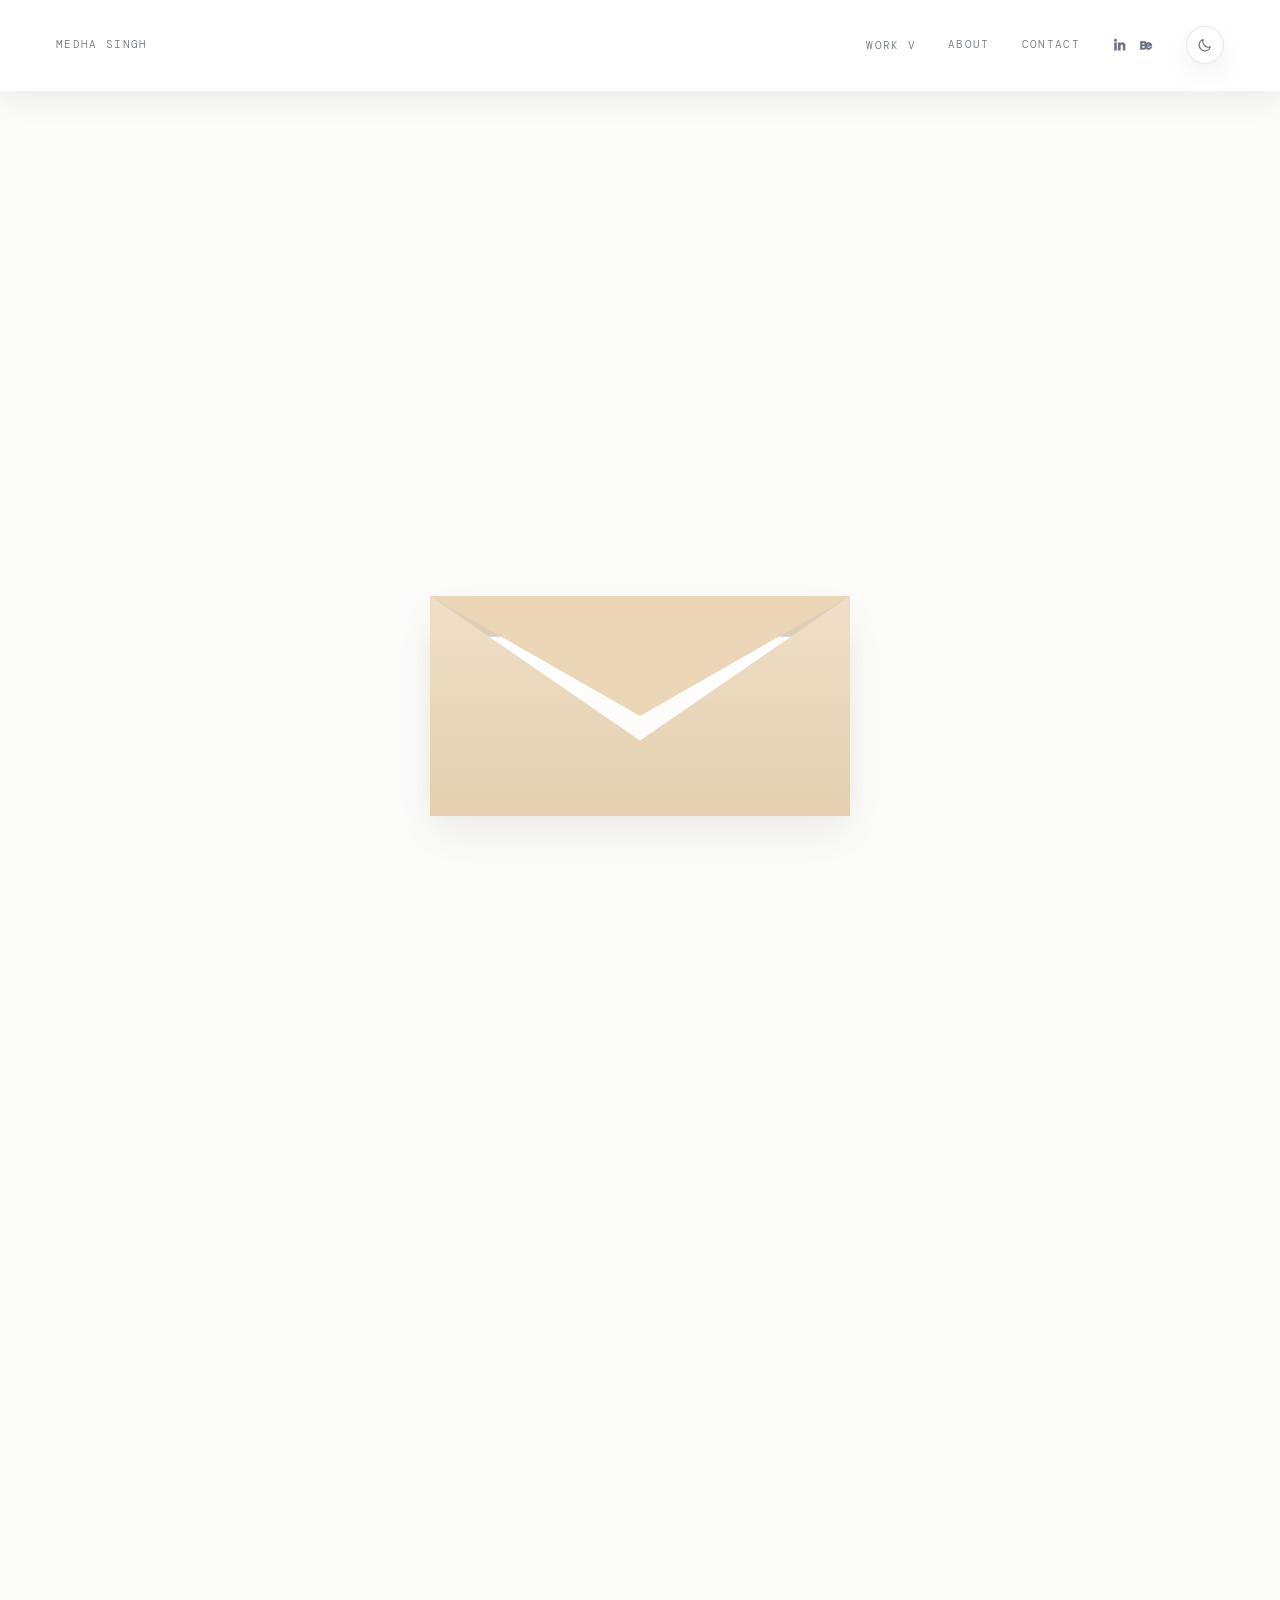
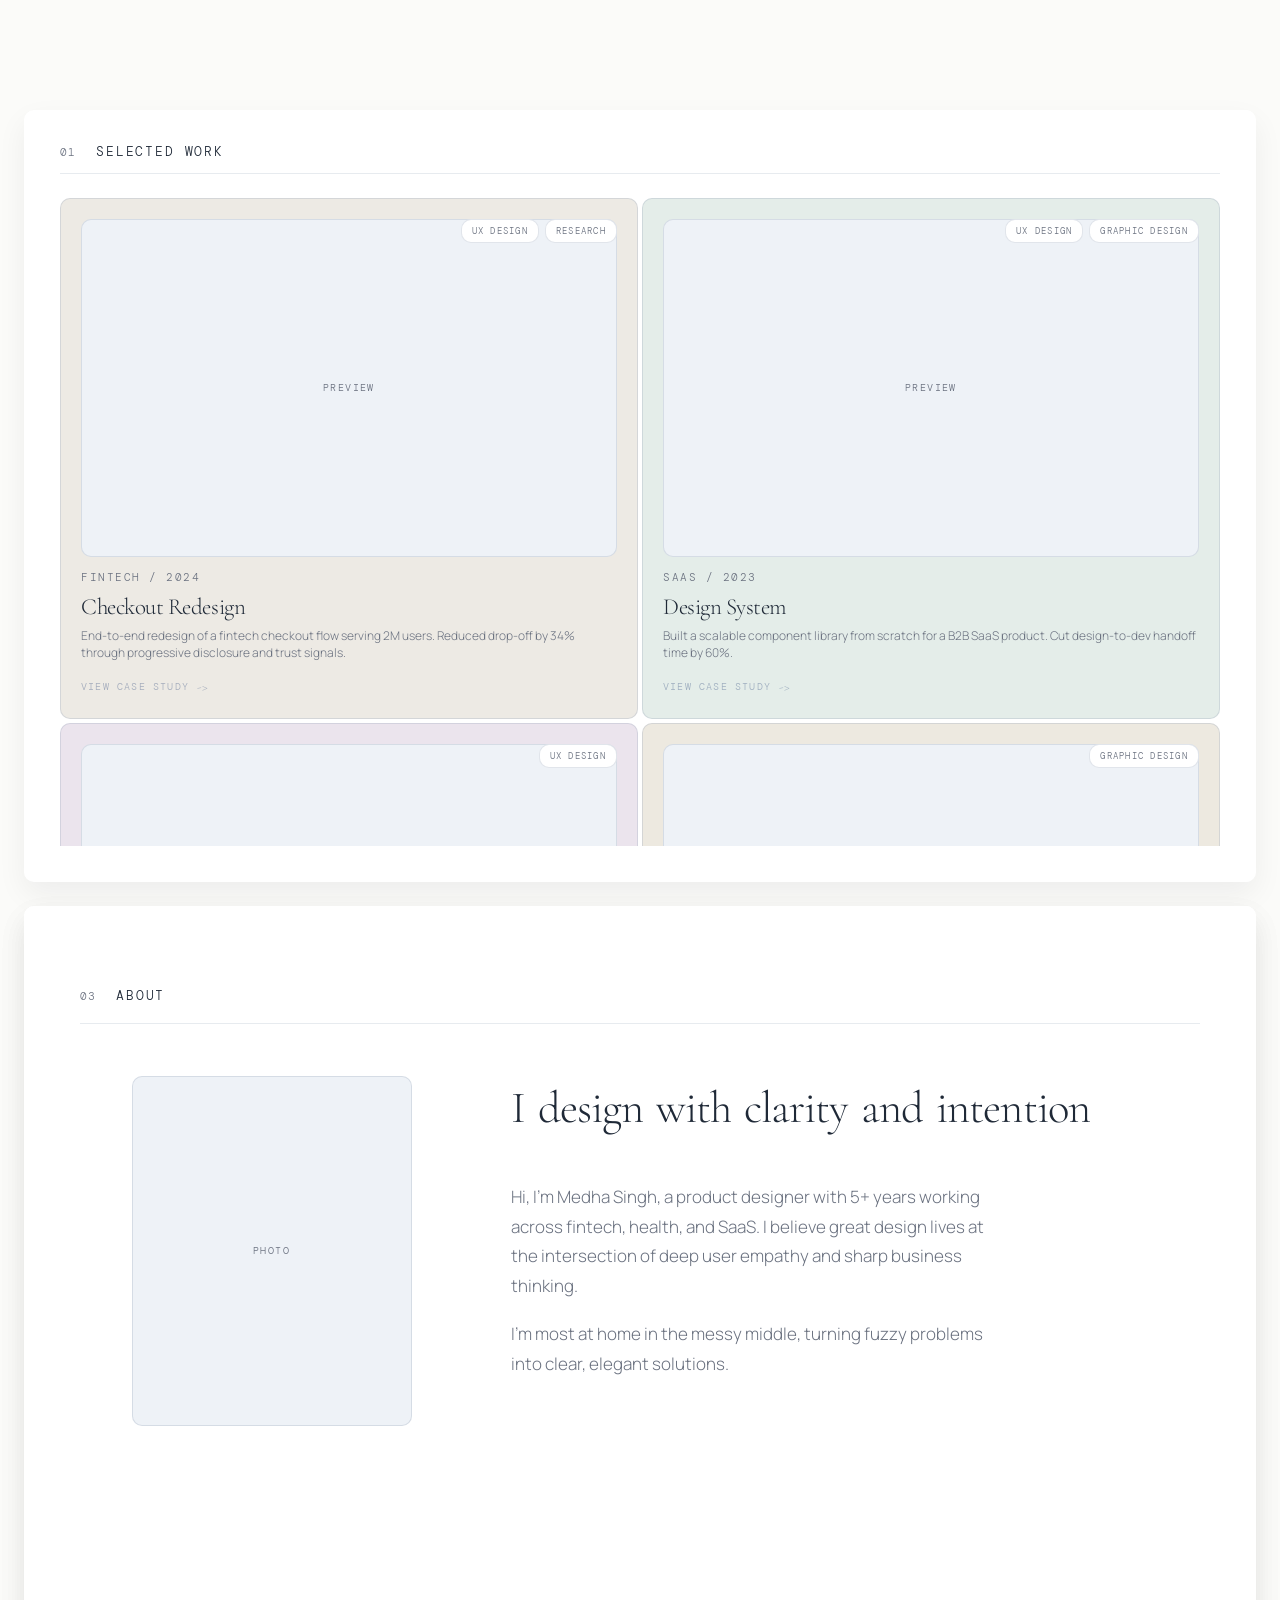
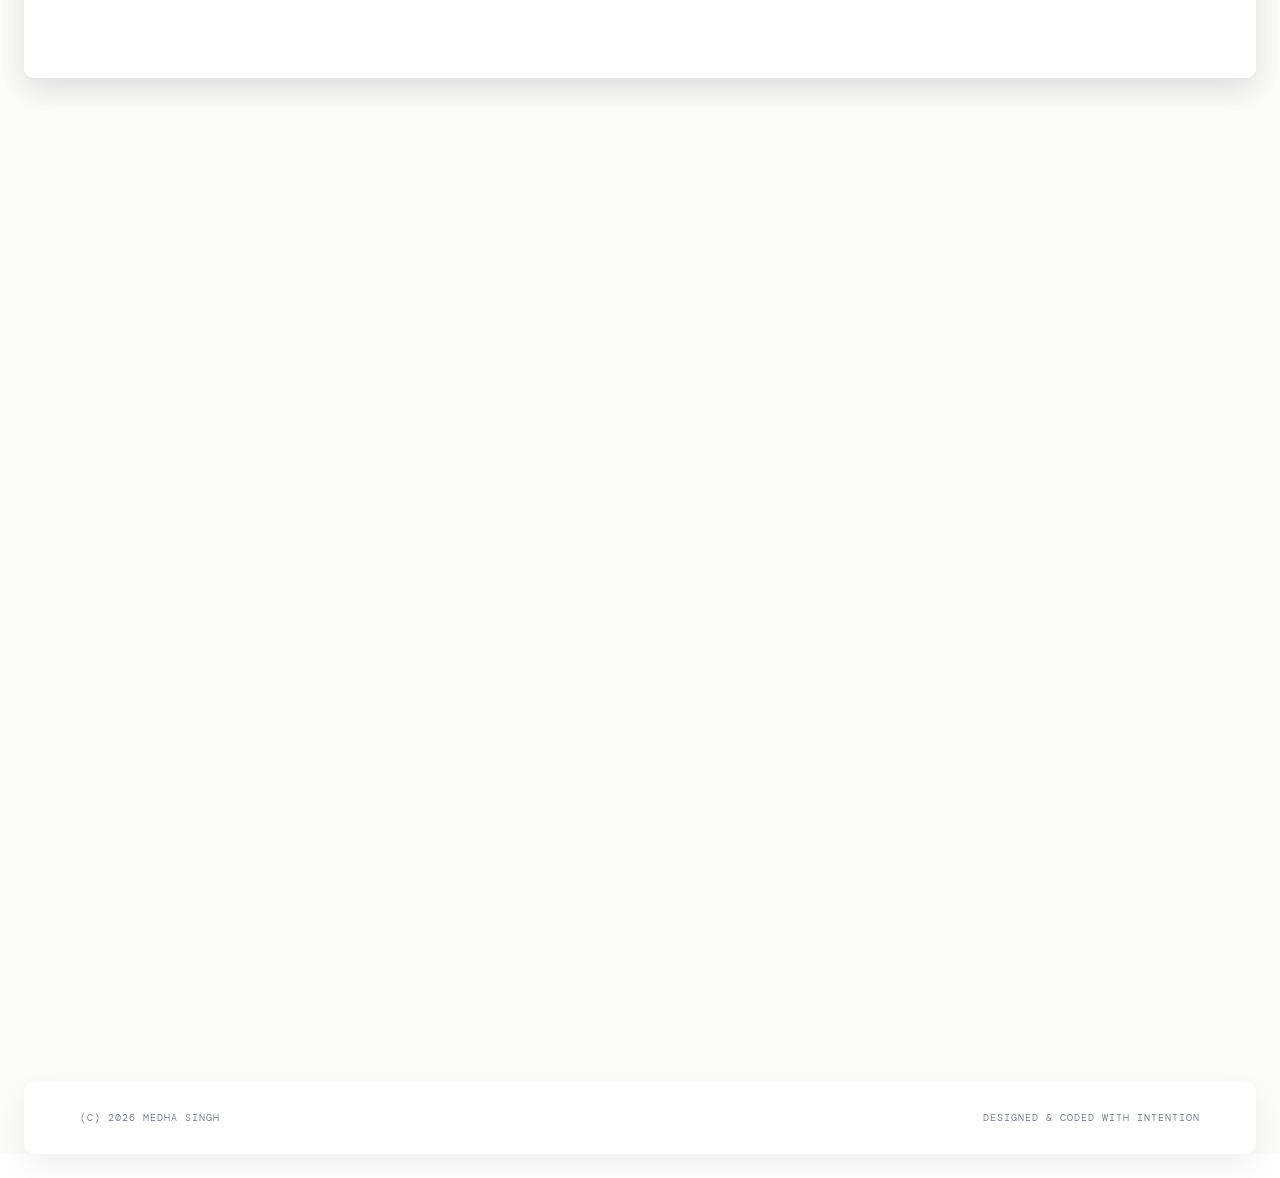
==== index.html @ 166e0946 "split for edits" ====
<!doctype html>
<html lang="en">
  <head>
    <meta charset="UTF-8" />
    <meta name="viewport" content="width=device-width, initial-scale=1.0" />
    <title>Portfolio</title>
    <link rel="stylesheet" href="./portfolio.css" />
    <link rel="stylesheet" href="./hero-envelope.css" />
  </head>
  <body>
    <div id="app"></div>
    <script src="./portfolio-data.js"></script>
    <script src="./portfolio-stack.js"></script>
    <script src="./portfolio-render.js"></script>
    <script src="./hero-envelope.js"></script>
    <script src="./portfolio.js"></script>
  </body>
</html>
---- portfolio.css ----
@import url("https://fonts.googleapis.com/css2?family=Cormorant+Garamond:ital,wght@0,300;0,400;1,300&family=DM+Mono:wght@300;400&family=Manrope:wght@400;500;600&display=swap");

*,
*::before,
*::after {
  box-sizing: border-box;
  margin: 0;
  padding: 0;
}

:root {
  --serif: "Cormorant Garamond", Georgia, serif;
  --mono: "DM Mono", monospace;
  --sans: "Manrope", "Avenir Next", sans-serif;
}

html {
  scroll-behavior: smooth;
}

body {
  font-family: var(--serif);
  font-weight: 300;
  line-height: 1.6;
}

p {
  font-family: var(--sans);
}

@media (hover: hover) and (pointer: fine) {
  body,
  button,
  a,
  [data-hover] {
    cursor: none;
  }
}

button,
a,
input,
textarea,
select {
  font: inherit;
}

button {
  cursor: inherit;
}

.app-shell {
  min-height: 100vh;
  background: var(--paper);
  color: var(--ink);
  transition: background 0.35s, color 0.35s;
}

.app-shell.theme-light {
  --ink: #1f2937;
  --paper: #fbfbf9;
  --muted: #6b7280;
  --accent: #1f3b73;
  --rule: rgba(148, 163, 184, 0.28);
  --nav-bg: rgba(255, 255, 255, 0.88);
  --card-rule: rgba(148, 163, 184, 0.22);
  --surface: #ffffff;
  --surface-soft: #eef2f7;
  --surface-strong: #e5ebf3;
  --shadow-soft: 0 18px 48px rgba(15, 23, 42, 0.08);
  --shadow-card: 0 12px 30px rgba(15, 23, 42, 0.06);
  --radius-block: 10px;
}

.app-shell.theme-dark {
  --ink: #f8fafc;
  --paper: #161c27;
  --muted: #b7c0cf;
  --accent: #9ab4ff;
  --rule: rgba(148, 163, 184, 0.24);
  --nav-bg: rgba(22, 28, 39, 0.9);
  --card-rule: rgba(148, 163, 184, 0.18);
  --surface: #1d2634;
  --surface-soft: #253041;
  --surface-strong: #2d3a4e;
  --shadow-soft: 0 20px 48px rgba(2, 6, 23, 0.32);
  --shadow-card: 0 14px 32px rgba(2, 6, 23, 0.24);
  --radius-block: 10px;
}

.app-shell,
.app-shell * {
  transition: color 0.3s, background 0.3s, border-color 0.3s;
}

.dynaspot {
  position: fixed;
  top: 0;
  left: 0;
  z-index: 2000;
  width: 16px;
  height: 16px;
  pointer-events: none;
  opacity: 0;
  transition: opacity 0.16s ease;
}

.dynaspot.is-visible {
  opacity: 1;
}

.dynaspot-ring {
  position: absolute;
  top: 50%;
  left: 50%;
  border-radius: 999px;
  transform: translate(-50%, -50%);
  backdrop-filter: blur(10px);
  -webkit-backdrop-filter: blur(10px);
}

.dynaspot-ring {
  width: 16px;
  height: 16px;
  background: rgba(244, 240, 231, 0.34);
  border: 1px solid rgba(145, 137, 124, 0.14);
  box-shadow: 0 6px 14px rgba(70, 65, 56, 0.08);
  transition: transform 0.18s cubic-bezier(.16, 1, .3, 1), background 0.18s ease, box-shadow 0.18s ease, border-color 0.18s ease;
}

.dynaspot-dot {
  position: absolute;
  top: 50%;
  left: 50%;
  width: 4px;
  height: 4px;
  border-radius: 999px;
  transform: translate(-50%, -50%);
  background: rgba(42, 41, 39, 0.78);
  transition: transform 0.18s cubic-bezier(.16, 1, .3, 1), background 0.18s ease;
}

.dynaspot.is-hovering .dynaspot-ring {
  transform: translate(-50%, -50%) scale(2.6);
  background: rgba(244, 240, 231, 0.4);
  border-color: rgba(145, 137, 124, 0.18);
  box-shadow: 0 8px 18px rgba(70, 65, 56, 0.1);
}

.dynaspot.is-hovering .dynaspot-dot {
  background: rgba(42, 41, 39, 0.82);
}

.dynaspot.is-pressed .dynaspot-ring {
  transform: translate(-50%, -50%) scale(2.2);
}

.dynaspot.is-pressed .dynaspot-dot {
  transform: translate(-50%, -50%) scale(1.08);
}

.theme-dark .dynaspot-ring {
  background: rgba(248, 250, 252, 0.12);
  border-color: rgba(226, 232, 240, 0.12);
  box-shadow: 0 8px 18px rgba(2, 6, 23, 0.24);
}

.theme-dark .dynaspot-dot {
  background: rgba(248, 250, 252, 0.92);
}

.theme-dark .dynaspot.is-hovering .dynaspot-ring {
  background: rgba(248, 250, 252, 0.16);
  border-color: rgba(226, 232, 240, 0.16);
  box-shadow: 0 10px 20px rgba(2, 6, 23, 0.28);
}

.theme-dark .dynaspot.is-hovering .dynaspot-dot {
  background: rgba(154, 180, 255, 0.96);
}

.type-reveal-word {
  display: inline-block;
  margin-right: 0.28em;
  overflow: hidden;
  vertical-align: baseline;
  padding-bottom: 0.1em;
}

.type-reveal-char {
  display: inline-block;
}

.eyebrow,
.label-inline,
.section-header-index,
.section-header-title,
.hero-stat-label,
.skills-canvas-note,
.contact-link-label,
.site-footer-copy,
.detail-section-index {
  font-family: var(--mono);
  text-transform: uppercase;
}

.eyebrow,
.label-inline {
  color: var(--muted);
}

.eyebrow {
  font-size: 11px;
  letter-spacing: 0.14em;
}

.label-inline {
  font-size: 10px;
  letter-spacing: 0.14em;
}

.site-nav {
  position: fixed;
  top: 0;
  right: 0;
  left: 0;
  z-index: 500;
  display: flex;
  align-items: center;
  justify-content: space-between;
  padding: 26px 56px;
  border-bottom: 1px solid transparent;
  background: var(--nav-bg);
  backdrop-filter: blur(16px);
  box-shadow: 0 10px 30px rgba(15, 23, 42, 0.06);
}

.site-nav-links {
  display: flex;
  align-items: center;
  gap: 32px;
}

.nav-dropdown-wrap {
  position: relative;
}

.nav-dropdown-wrap::after {
  content: "";
  display: none;
  position: absolute;
  top: 100%;
  left: -12px;
  right: -12px;
  height: 18px;
}

.nav-dropdown-wrap:hover::after,
.nav-dropdown-wrap.is-open::after {
  display: block;
}

.nav-button,
.button-ghost {
  border: none;
  background: none;
  padding: 0;
  color: var(--muted);
  font-family: var(--mono);
  font-size: 11px;
  letter-spacing: 0.12em;
  text-transform: uppercase;
  white-space: nowrap;
}

.nav-button:hover,
.button-ghost:hover,
.contact-modal-close:hover {
  color: var(--ink);
}

.nav-dropdown {
  display: none;
  position: absolute;
  top: calc(100% + 14px);
  left: 50%;
  min-width: 170px;
  transform: translateX(-50%);
  border: 1px solid var(--rule);
  border-radius: var(--radius-block);
  background: var(--surface);
  box-shadow: var(--shadow-soft);
  animation: fadeIn 0.15s ease;
}

.nav-dropdown-wrap:hover .nav-dropdown {
  display: block;
}

.nav-dropdown-wrap.is-open .nav-dropdown {
  display: block;
}

.nav-dropdown-button {
  display: block;
  width: 100%;
  border: none;
  background: none;
  padding: 14px 20px;
  color: var(--muted);
  text-align: left;
  font-family: var(--mono);
  font-size: 11px;
  letter-spacing: 0.12em;
  text-transform: uppercase;
}

.nav-dropdown-button:hover {
  background: var(--surface-soft);
  color: var(--accent);
}

.nav-dropdown-button-bordered {
  border-bottom: 1px solid var(--rule);
}

.nav-socials {
  display: flex;
  align-items: center;
  gap: 10px;
}

.nav-social-link {
  display: inline-flex;
  align-items: center;
  justify-content: center;
  color: var(--muted);
  text-decoration: none;
  transition: color 0.2s ease, transform 0.2s ease;
}

.nav-social-link:hover {
  color: var(--accent);
  transform: translateY(-1px);
}

.nav-social-svg {
  width: 16px;
  height: 16px;
  fill: currentColor;
  stroke: currentColor;
  stroke-width: 0.6;
}

.theme-toggle {
  display: flex;
  align-items: center;
  justify-content: center;
  border: 1px solid var(--rule);
  border-radius: 999px;
  background: var(--surface);
  flex: 0 0 auto;
  width: 38px;
  height: 38px;
  padding: 0;
  color: var(--muted);
  box-shadow: var(--shadow-card);
}

.theme-toggle:hover {
  border-color: var(--accent);
  color: var(--accent);
}

.theme-toggle-icon {
  display: inline-flex;
  align-items: center;
  justify-content: center;
}

.theme-toggle-svg {
  width: 16px;
  height: 16px;
  stroke: currentColor;
  fill: none;
  stroke-width: 1.7;
  stroke-linecap: round;
  stroke-linejoin: round;
}

.sr-only {
  position: absolute;
  width: 1px;
  height: 1px;
  padding: 0;
  margin: -1px;
  overflow: hidden;
  clip: rect(0, 0, 0, 0);
  white-space: nowrap;
  border: 0;
}

.hero {
  position: relative;
  display: flex;
  min-height: 100vh;
  flex-direction: column;
  justify-content: flex-end;
  padding: 0 56px 88px;
}

.hero-main {
  position: relative;
  display: flex;
  align-items: flex-end;
  justify-content: space-between;
  gap: 56px;
}

.hero-glow {
  position: absolute;
  inset: 0;
  background:
    radial-gradient(ellipse at 15% 60%, rgba(31, 59, 115, 0.08) 0%, transparent 52%),
    radial-gradient(ellipse at 85% 20%, rgba(148, 163, 184, 0.14) 0%, transparent 38%);
  pointer-events: none;
}

.hero-copy {
  position: relative;
  flex: 1 1 auto;
  max-width: 840px;
}

.hero-label {
  margin-bottom: 24px;
  letter-spacing: 0.18em;
  animation: fadeUp 0.8s 0.1s both;
}

.hero-title {
  display: block;
  margin-bottom: 32px;
  color: var(--ink);
  font-family: var(--serif);
  font-size: clamp(60px, 9vw, 116px);
  font-weight: 300;
  line-height: 1.08;
  letter-spacing: -0.03em;
  padding-bottom: 0.1em;
}

.hero-summary {
  max-width: 400px;
  color: var(--muted);
  font-size: 20px;
  line-height: 1.55;
  animation: fadeUp 0.9s 0.7s both;
}

.bio-intro {
  margin-top: 42px;
  max-width: 880px;
}

.bio-intro-line {
  font-family: var(--sans);
  color: var(--muted);
  font-size: clamp(14px, 1.25vw, 19px);
  font-weight: 400;
  line-height: 1.95;
  letter-spacing: -0.02em;
}

.bio-intro-copy {
  display: inline;
  color: var(--muted);
  font-size: inherit;
  line-height: inherit;
}

.bio-chip-group {
  display: inline;
}

.bio-chip {
  display: inline;
  vertical-align: baseline;
  border: 0;
  background: transparent;
  margin: 0;
  padding: 0;
  color: var(--ink);
  white-space: inherit;
  box-shadow: none;
  transition: color 0.25s ease;
}

.bio-chip:hover,
.bio-chip.is-active {
  color: var(--ink);
}

.bio-chip-label {
  display: inline-block;
  font-family: var(--sans);
  font-size: 1em;
  font-weight: 600;
  letter-spacing: -0.03em;
  text-transform: none;
  border-radius: var(--radius-block);
  background: var(--surface-soft);
  padding: 0.18em 0.5em;
  transition: background 0.25s ease, color 0.25s ease;
}

.theme-dark .bio-chip-label {
  background: var(--surface-soft);
}

.bio-chip:hover .bio-chip-label,
.bio-chip.is-active .bio-chip-label {
  background: var(--surface-strong);
  color: var(--accent);
}

.bio-chip-detail {
  display: inline;
  opacity: 0;
  color: var(--ink);
  font-family: var(--sans);
  font-size: 1em;
  font-weight: 500;
  letter-spacing: -0.02em;
  text-transform: none;
  white-space: inherit;
  transition: opacity 0.22s ease;
}

.bio-chip-detail.is-visible {
  opacity: 1;
}

.hero-stats {
  display: flex;
  flex: 0 0 auto;
  align-self: flex-end;
  gap: 48px;
  animation: fadeUp 0.8s 0.9s both;
}

.hero-stat {
  text-align: right;
}

.hero-stat-value {
  color: var(--ink);
  font-size: 36px;
  line-height: 1;
  letter-spacing: -0.02em;
}

.hero-stat-label {
  margin-top: 4px;
  color: var(--muted);
  font-size: 10px;
  letter-spacing: 0.12em;
}

.hero-scroll {
  position: absolute;
  bottom: 32px;
  left: 50%;
  transform: translateX(-50%);
  animation: bounce 2s 2s infinite;
}

.hero-scroll-label {
  color: var(--muted);
  opacity: 0.5;
  font-family: var(--mono);
  font-size: 9px;
  letter-spacing: 0.18em;
  text-transform: uppercase;
}

.content-section,
.page-shell {
  padding: 80px 56px 100px;
}

.content-section {
  margin: 0 24px 24px;
  border-top: 0;
  border-radius: var(--radius-block);
  background: var(--surface);
  box-shadow: var(--shadow-card);
}

.content-section-skills {
  padding-top: 48px;
  padding-bottom: 120px;
}

.stack-sequence {
  position: relative;
  --stack-top: 104px;
  --stack-panel-gap: 24px;
  padding-bottom: 12vh;
}

.stack-sticky {
  position: sticky;
  top: var(--stack-top);
  height: calc(100vh - var(--stack-top) - 24px);
}

.stack-panel {
  position: absolute;
  inset: 0;
  display: flex;
  flex-direction: column;
  transform-origin: center top;
  will-change: transform, box-shadow;
}

.stack-panel.content-section {
  margin-bottom: 0;
  overflow: hidden;
}

.stack-panel-work {
  z-index: 1;
  padding: 32px 36px 36px;
}

.stack-panel-work .section-header {
  margin-bottom: 24px;
  padding-bottom: 10px;
}

.stack-panel-skills {
  z-index: 2;
  transform: translateY(calc(100% + var(--stack-panel-gap)));
}

.stack-panel-about {
  z-index: 3;
  transform: translateY(calc(100% + var(--stack-panel-gap)));
  overflow: visible;
}

.stack-panel-about .stack-panel-body {
  overflow-y: auto;
  scrollbar-width: none;
  padding-right: 8px;
}

.stack-panel-about .stack-panel-body::-webkit-scrollbar {
  display: none;
}

.stack-panel-about .about-grid {
  min-height: 100%;
  grid-template-columns: minmax(180px, 0.72fr) minmax(0, 1.28fr);
  gap: 48px;
}

.stack-panel-about .about-photo {
  max-width: 280px;
  width: 100%;
  margin: 0 auto;
  aspect-ratio: 4 / 5;
}

.stack-panel-about .about-title {
  line-height: 1.2;
  padding-top: 6px;
}

.stack-panel-body {
  flex: 1 1 auto;
  min-height: 0;
}

.stack-panel-body-scroll {
  overflow: hidden;
  scrollbar-width: none;
  overscroll-behavior: contain;
}

.stack-panel-body-scroll::-webkit-scrollbar {
  display: none;
}

.stack-panel-body-scroll .project-grid {
  align-content: start;
  gap: 4px;
  padding-bottom: 16px;
  grid-auto-rows: 1fr;
}

.stack-panel-work .project-card {
  height: 100%;
  min-height: 0;
  padding: 20px;
}

.stack-panel-work .project-card-preview {
  margin-bottom: 12px;
  aspect-ratio: 16 / 10.1;
}

.stack-panel-work .project-card-title {
  margin-bottom: 8px;
  font-size: 23px;
}

.stack-panel-work .project-card-copy {
  font-size: 12px;
  line-height: 1.4;
}

.stack-panel-work .project-card-link {
  margin-top: 14px;
}

.page-shell {
  padding-top: 120px;
  padding-bottom: 80px;
  margin: 24px;
  border-radius: var(--radius-block);
  background: var(--surface);
  box-shadow: var(--shadow-card);
}

.page-shell-narrow {
  max-width: 920px;
  margin: 0 auto;
}

.section-header,
.detail-section-header {
  display: flex;
  align-items: baseline;
  gap: 16px;
}

.section-header {
  margin-bottom: 52px;
  padding-bottom: 16px;
  gap: 20px;
  border-bottom: 1px solid var(--card-rule);
}

.section-header-index {
  color: var(--muted);
  font-size: 11px;
  letter-spacing: 0.1em;
}

.section-header-title {
  color: var(--ink);
  font-size: 13px;
  letter-spacing: 0.14em;
}

.project-grid {
  display: grid;
  grid-template-columns: 1fr 1fr;
  gap: 3px;
}

.project-card {
  position: relative;
  border: 1px solid var(--rule);
  border-radius: var(--radius-block);
  background: var(--surface-soft);
  padding: 40px;
  cursor: inherit;
  transition: transform 0.4s cubic-bezier(.16, 1, .3, 1), box-shadow 0.3s ease, background 0.35s;
}

.project-card:hover {
  transform: scale(0.965);
  box-shadow: 0 0 0 1px rgba(31, 59, 115, 0.08), 0 16px 36px rgba(15, 23, 42, 0.1);
  background: var(--surface);
}

.project-card-tags {
  position: absolute;
  top: 20px;
  right: 20px;
  display: flex;
  gap: 6px;
}

.tag-pill {
  border: 1px solid var(--rule);
  border-radius: var(--radius-block);
  background: var(--surface);
  padding: 4px 10px;
  color: var(--muted);
  font-family: var(--mono);
  font-size: 9px;
  letter-spacing: 0.14em;
  text-transform: uppercase;
}

.project-card-preview,
.detail-cover,
.about-photo {
  display: flex;
  align-items: center;
  justify-content: center;
  border: 1px solid var(--rule);
  border-radius: var(--radius-block);
  background: var(--surface-soft);
}

.project-card-preview {
  width: 100%;
  aspect-ratio: 16 / 9;
  margin-bottom: 28px;
  transition: opacity 0.3s ease;
}

.project-card:hover .project-card-preview {
  opacity: 0.75;
}

.project-card-subtitle {
  margin-bottom: 8px;
}

.project-card-title {
  margin-bottom: 12px;
  color: var(--ink);
  font-size: 30px;
  font-weight: 300;
  line-height: 1.1;
  letter-spacing: -0.02em;
}

.project-card-copy {
  color: var(--muted);
  font-size: 14px;
  line-height: 1.65;
}

.project-card-link {
  display: flex;
  align-items: center;
  gap: 8px;
  margin-top: 28px;
  opacity: 0.35;
  transition: opacity 0.3s ease;
}

.project-card:hover .project-card-link {
  opacity: 1;
}

.project-card-link-text {
  color: var(--accent);
  font-family: var(--mono);
  font-size: 10px;
  letter-spacing: 0.12em;
  text-transform: uppercase;
}

.project-card-link-arrow {
  color: var(--accent);
  font-size: 14px;
}

.skills-canvas {
  position: relative;
  width: 100%;
  height: 380px;
  user-select: none;
  overflow: visible;
}

.skills-canvas-note {
  position: absolute;
  right: 0;
  bottom: -28px;
  color: var(--muted);
  font-size: 10px;
  letter-spacing: 0.14em;
  pointer-events: none;
}

.skill-node {
  position: absolute;
  transform: translate(-50%, -50%);
  user-select: none;
}

.skill-node-sub {
  position: absolute;
  top: 50%;
  left: 50%;
  z-index: 200;
  white-space: nowrap;
  border: 1px solid var(--rule);
  border-radius: var(--radius-block);
  background: var(--surface);
  box-shadow: var(--shadow-card);
  padding: 5px 12px;
  color: var(--muted);
  font-family: var(--mono);
  font-size: 9px;
  letter-spacing: 0.14em;
  text-transform: uppercase;
  opacity: 0;
  pointer-events: none;
  transform: translate(-50%, -50%);
  transition: transform 0.4s cubic-bezier(.34, 1.4, .64, 1) var(--sub-delay, 0ms), opacity 0.22s ease var(--sub-opacity-delay, 0ms);
}

.skill-node-chip {
  position: relative;
  z-index: 2;
  border: 1px solid var(--rule);
  border-radius: var(--radius-block);
  background: var(--surface);
  padding: 10px 22px;
  color: var(--ink);
  white-space: nowrap;
  font-family: var(--mono);
  font-size: 11px;
  letter-spacing: 0.14em;
  text-transform: uppercase;
  box-shadow: var(--shadow-card);
  transition: background 0.2s, color 0.2s, border-color 0.2s, transform 0.2s, box-shadow 0.2s;
}

.skill-node:hover .skill-node-chip,
.skill-node-chip.is-hovered {
  border-color: var(--accent);
  background: var(--accent);
  color: #f8fafc;
  transform: scale(1.05);
  box-shadow: 0 10px 24px rgba(31, 59, 115, 0.24);
}

.skill-node:hover .skill-node-sub {
  opacity: 1;
  pointer-events: auto;
  transform: translate(calc(-50% + var(--tx, 0px)), calc(-50% + var(--ty, 0px)));
}

.about-grid {
  display: grid;
  grid-template-columns: 1fr 2fr;
  gap: 72px;
  align-items: start;
}

.about-photo {
  aspect-ratio: 3 / 4;
  background: var(--surface-soft);
}

.about-title {
  display: block;
  margin-bottom: 28px;
  color: var(--ink);
  font-size: clamp(28px, 3.5vw, 48px);
  font-weight: 300;
  line-height: 1.15;
  letter-spacing: -0.02em;
}

.about-copy {
  max-width: 480px;
  color: var(--muted);
  font-size: 17px;
  line-height: 1.75;
}

.about-copy-spaced {
  margin-bottom: 18px;
}

.page-header {
  margin-bottom: 52px;
  padding-bottom: 16px;
  border-bottom: 1px solid var(--card-rule);
}

.page-header-breadcrumb {
  margin-bottom: 10px;
}

.page-title,
.detail-title {
  color: var(--ink);
  font-weight: 300;
  letter-spacing: -0.02em;
}

.page-title {
  font-size: clamp(36px, 5vw, 64px);
}

.project-detail {
  min-height: 100vh;
  max-width: 1480px;
  margin: 0 auto;
  padding: 140px 88px 96px;
  background: transparent;
  box-shadow: none;
  border-radius: 0;
}

.detail-layout {
  display: grid;
  grid-template-columns: 240px minmax(0, 1fr);
  gap: 84px;
  align-items: start;
}

.detail-sidebar {
  position: sticky;
  top: 132px;
  display: flex;
  flex-direction: column;
  gap: 28px;
}

.button-ghost {
  display: flex;
  align-items: center;
  gap: 8px;
  margin-bottom: 56px;
}

.detail-back {
  margin-bottom: 0;
}

.detail-toc {
  display: flex;
  flex-direction: column;
  gap: 12px;
}

.detail-toc-link {
  color: var(--muted);
  font-family: var(--mono);
  font-size: 11px;
  letter-spacing: 0.08em;
  text-decoration: none;
  text-transform: uppercase;
}

.detail-toc-link:hover {
  color: var(--accent);
}

.detail-main {
  min-width: 0;
  max-width: 980px;
}

.detail-tags {
  display: flex;
  flex-wrap: wrap;
  gap: 8px;
  margin-bottom: 24px;
}

.detail-hero {
  margin-bottom: 56px;
}

.detail-title {
  margin-bottom: 28px;
  max-width: 980px;
  font-family: var(--sans);
  font-size: clamp(52px, 7.5vw, 96px);
  line-height: 0.98;
  letter-spacing: -0.05em;
}

.detail-subtitle {
  margin-bottom: 16px;
  font-size: 12px;
  letter-spacing: 0.1em;
}

.detail-cover {
  aspect-ratio: 16 / 7;
  margin-bottom: 64px;
  background: var(--surface-soft);
}

.detail-meta-grid {
  display: grid;
  grid-template-columns: 1fr 1fr 1fr;
  gap: 32px;
  margin-bottom: 56px;
  padding: 32px;
  border: 1px solid var(--rule);
  border-radius: var(--radius-block);
  background: var(--surface-soft);
}

.detail-meta-label {
  margin-bottom: 8px;
}

.detail-meta-value {
  color: var(--ink);
  font-size: 18px;
  line-height: 1.4;
}

.detail-overview {
  max-width: 840px;
  color: var(--ink);
  font-family: var(--serif);
  font-size: clamp(24px, 2.7vw, 34px);
  line-height: 1.35;
  letter-spacing: -0.02em;
}

.detail-section {
  margin-bottom: 56px;
  padding: 32px;
  border-radius: var(--radius-block);
  background: var(--surface-soft);
}

.detail-section-bordered {
  border: 1px solid var(--rule);
}

.detail-section-header {
  margin-bottom: 20px;
}

.detail-section-index {
  color: var(--muted);
  font-size: 10px;
  letter-spacing: 0.1em;
}

.detail-section-title {
  color: var(--ink);
  font-family: var(--sans);
  font-size: clamp(32px, 4vw, 44px);
  font-weight: 300;
  letter-spacing: -0.02em;
}

.detail-section-copy {
  max-width: 820px;
  color: var(--ink);
  font-family: var(--serif);
  font-size: clamp(22px, 2.4vw, 30px);
  line-height: 1.55;
}

.detail-section-editorial {
  margin-bottom: 72px;
  padding: 0;
  border: 0;
  border-radius: 0;
  background: transparent;
}

.detail-section-editorial .detail-section-title {
  margin-bottom: 28px;
}

.contact-modal-backdrop {
  position: fixed;
  inset: 0;
  z-index: 1000;
  display: flex;
  align-items: center;
  justify-content: center;
  background: rgba(17, 16, 16, 0.5);
  backdrop-filter: blur(14px);
  animation: fadeIn 0.2s ease;
}

.contact-modal {
  position: relative;
  width: 90%;
  max-width: 460px;
  border: 1px solid var(--rule);
  border-radius: var(--radius-block);
  background: var(--surface);
  box-shadow: var(--shadow-soft);
  padding: 52px 52px 44px;
  animation: slideUp 0.3s cubic-bezier(.16, 1, .3, 1);
}

.contact-modal-close {
  position: absolute;
  top: 18px;
  right: 22px;
  border: none;
  background: none;
  color: var(--muted);
  font-family: var(--mono);
  font-size: 20px;
  line-height: 1;
}

.contact-modal-label {
  margin-bottom: 16px;
  letter-spacing: 0.16em;
}

.contact-modal-title {
  margin-bottom: 36px;
  color: var(--ink);
  font-size: 38px;
  font-weight: 300;
  line-height: 1.1;
  letter-spacing: -0.02em;
}

.contact-modal-title em {
  color: var(--muted);
  font-style: italic;
}

.contact-link {
  display: flex;
  align-items: center;
  justify-content: space-between;
  border: 1px solid var(--rule);
  border-radius: var(--radius-block);
  background: var(--surface-soft);
  padding: 15px 16px;
  color: var(--ink);
  text-decoration: none;
  font-family: var(--mono);
  font-size: 12px;
  letter-spacing: 0.08em;
}

.contact-link:hover {
  color: var(--accent);
}

.contact-link-label {
  color: var(--muted);
  font-size: 10px;
}

.site-footer {
  display: flex;
  justify-content: space-between;
  margin: 0 24px 24px;
  border-top: 0;
  border-radius: var(--radius-block);
  background: var(--surface);
  box-shadow: var(--shadow-card);
  padding: 28px 56px;
}

.site-footer-copy {
  color: var(--muted);
  font-size: 10px;
  letter-spacing: 0.1em;
}

@keyframes fadeUp {
  from {
    opacity: 0;
    transform: translateY(18px);
  }

  to {
    opacity: 1;
    transform: none;
  }
}

@keyframes fadeIn {
  from {
    opacity: 0;
  }

  to {
    opacity: 1;
  }
}

@keyframes slideUp {
  from {
    opacity: 0;
    transform: translateY(14px);
  }

  to {
    opacity: 1;
    transform: none;
  }
}

@keyframes bounce {
  0%,
  100% {
    transform: translateX(-50%) translateY(0);
  }

  50% {
    transform: translateX(-50%) translateY(5px);
  }
}

@media (max-width: 960px) {
  .project-detail {
    padding: 128px 40px 72px;
  }

  .detail-layout {
    grid-template-columns: 1fr;
    gap: 32px;
  }

  .detail-sidebar {
    position: relative;
    top: auto;
    gap: 20px;
  }

  .detail-toc {
    gap: 10px;
  }

  .detail-hero {
    margin-bottom: 40px;
  }

  .stack-sequence {
    --stack-top: 112px;
    padding-bottom: 10vh;
  }

  .stack-sticky {
    height: calc(100vh - var(--stack-top) - 12px);
  }

  .stack-panel-skills .stack-panel-body {
    padding-bottom: 28px;
  }

  .stack-panel-skills .skills-canvas {
    height: 520px;
  }

  .stack-panel-skills .skill-node-chip {
    padding: 8px 16px;
    font-size: 10px;
    letter-spacing: 0.12em;
  }

  .stack-panel-skills .skill-node-sub {
    padding: 4px 10px;
    font-size: 8px;
    letter-spacing: 0.12em;
  }

  .stack-panel-skills .skill-node-sub {
    --tx: calc(var(--tx) * 0.56);
    --ty: calc(var(--ty) * 0.56);
  }

  .hero-main {
    flex-direction: column;
    align-items: flex-start;
    gap: 32px;
  }

  .project-grid,
  .about-grid,
  .detail-meta-grid {
    grid-template-columns: 1fr;
  }

  .stack-panel-about .about-grid {
    grid-template-columns: 1fr;
    gap: 32px;
  }

  .stack-panel-about .about-photo {
    max-width: 240px;
  }

  .stack-panel-about .about-title {
    font-size: clamp(28px, 6vw, 42px);
  }

  .hero-stats,
  .site-footer {
    flex-direction: column;
    gap: 20px;
  }

  .hero-stat {
    text-align: left;
  }

  .bio-intro {
    margin-top: 32px;
    max-width: 100%;
  }

  .bio-intro-line {
    font-size: clamp(14px, 2.2vw, 17px);
    line-height: 2.05;
  }

  .hero {
    padding-top: 132px;
  }
}

@media (max-width: 760px) {
  .project-detail {
    padding: 164px 24px 56px;
  }

  .detail-title {
    font-size: clamp(40px, 12vw, 56px);
    margin-bottom: 20px;
  }

  .detail-overview {
    font-size: clamp(20px, 6vw, 26px);
  }

  .detail-section-editorial {
    margin-bottom: 48px;
  }

  .detail-section-copy {
    font-size: clamp(18px, 5.8vw, 22px);
    line-height: 1.6;
  }

  .stack-sequence {
    --stack-top: 170px;
    --stack-panel-gap: 18px;
    padding-bottom: 8vh;
  }

  .stack-sticky {
    height: calc(100vh - var(--stack-top) - 8px);
  }

  .stack-panel-skills {
    padding-bottom: 40px;
  }

  .stack-panel-skills .skills-canvas {
    height: 620px;
  }

  .stack-panel-about .about-grid {
    gap: 24px;
  }

  .stack-panel-about .about-photo {
    max-width: 200px;
  }

  .stack-panel-about .about-title {
    font-size: clamp(24px, 9vw, 34px);
    line-height: 1.1;
    padding-top: 0;
  }

  .stack-panel-skills .skill-node-chip {
    padding: 7px 14px;
    font-size: 9px;
    letter-spacing: 0.1em;
  }

  .stack-panel-skills .skill-node-sub {
    padding: 4px 8px;
    font-size: 8px;
    letter-spacing: 0.1em;
  }

  .stack-panel-skills .skill-node-sub {
    --tx: calc(var(--tx) * 0.42);
    --ty: calc(var(--ty) * 0.42);
  }

  .site-nav,
  .hero,
  .content-section,
  .page-shell,
  .site-footer {
    padding-left: 24px;
    padding-right: 24px;
  }

  .site-nav {
    flex-wrap: wrap;
    align-items: flex-start;
    justify-content: flex-start;
    gap: 18px;
    padding-top: 20px;
    padding-bottom: 20px;
  }

  .site-nav > .nav-button {
    flex: 0 0 100%;
  }

  .site-nav-links {
    width: 100%;
    gap: 12px;
    flex-wrap: nowrap;
    justify-content: flex-start;
    align-items: center;
  }

  .nav-socials {
    gap: 6px;
    margin-left: auto;
  }

  .nav-social-svg {
    width: 14px;
    height: 14px;
  }

  .theme-toggle {
    width: 30px;
    height: 30px;
    margin-left: 2px;
  }

  .theme-toggle-svg {
    width: 12px;
    height: 12px;
  }

  .nav-dropdown {
    left: 0;
    right: auto;
    transform: none;
    min-width: min(170px, calc(100vw - 48px));
    max-width: calc(100vw - 48px);
  }

  .content-section,
  .page-shell,
  .site-footer {
    margin-left: 16px;
    margin-right: 16px;
    margin-bottom: 16px;
  }

  .detail-meta-grid,
  .detail-section,
  .project-card,
  .contact-modal {
    padding: 24px;
  }

  .hero {
    min-height: auto;
    justify-content: flex-start;
    padding-top: 174px;
    padding-bottom: 64px;
  }

  .hero-main {
    align-items: flex-start;
    gap: 24px;
  }

  .hero-copy {
    max-width: 100%;
  }

  .hero-title {
    font-size: clamp(52px, 16vw, 82px);
    line-height: 1.02;
    margin-bottom: 24px;
  }

  .hero-summary {
    max-width: 100%;
    font-size: 18px;
    line-height: 1.5;
  }

  .hero-stats {
    align-self: flex-start;
    margin-top: 12px;
  }

  .hero-scroll {
    display: none;
  }

  .bio-chip-label {
    border-radius: 10px;
    padding: 0.18em 0.44em;
  }

  .contact-modal {
    padding: 40px 24px 32px;
  }
}
---- hero-envelope.css ----
.hero-sequence {
  position: relative;
  min-height: 190vh;
}

.hero-sticky {
  position: sticky;
  top: 0;
  height: 100vh;
  overflow: clip;
}

.hero-envelope-scene {
  --envelope-progress: 0;
  --envelope-flap-progress: 0;
  --envelope-rise-progress: 0;
  --envelope-settle-progress: 0;
  --envelope-content-progress: 0;
  --envelope-unfold-progress: 0;
  --envelope-bottom: 84px;
  --hero-final-bottom: 96px;
  position: relative;
  height: 100%;
  padding: 32px;
  overflow: hidden;
}

.scroll-envelope {
  --envelope-width: min(420px, calc(100vw - 120px));
  --envelope-height: 220px;
  --envelope-half-width: calc(var(--envelope-width) / 2);
  --envelope-half-height: calc(var(--envelope-height) / 2);
  --envelope-paper-inset: 6px;
  --envelope-paper-top: calc(var(--envelope-height) * 0.18);
  --envelope-paper-height: calc(var(--envelope-height) * 0.72);
  --envelope-fold-peak: 66%;
  --envelope-flap-overhang: 10px;
  position: absolute;
  left: 50%;
  bottom: var(--envelope-bottom);
  width: var(--envelope-width);
  height: var(--envelope-height);
  transform: translateX(-50%);
  perspective: 1200px;
}

.scroll-envelope-back {
  position: absolute;
  inset: 0;
  border-radius: 18px;
  background: linear-gradient(180deg, #f6e7d0, #ead8bc);
  border: 1px solid rgba(186, 162, 125, 0.2);
  box-shadow:
    0 18px 34px rgba(102, 88, 68, 0.08),
    inset 0 1px 0 rgba(255, 255, 255, 0.42);
  z-index: 1;
}

.scroll-envelope::after {
  content: "";
  position: absolute;
  top: 0;
  left: 0;
  width: 0;
  height: 0;
  border: 0 solid rgba(102, 88, 68, 0.15);
  border-width: calc(var(--envelope-height) * 0.45) var(--envelope-half-width);
  border-top-color: transparent;
  z-index: 1;
  pointer-events: none;
}

.scroll-envelope-letter {
  position: absolute;
  top: var(--envelope-paper-top);
  left: var(--envelope-paper-inset);
  width: calc(100% - (2 * var(--envelope-paper-inset)));
  height: var(--envelope-paper-height);
  border: 1px solid rgba(148, 163, 184, 0.35);
  background: linear-gradient(180deg, rgba(255, 255, 255, 0.99), rgba(251, 251, 249, 0.99));
  z-index: 2;
  transform:
    translateY(calc(-1 * (var(--envelope-height) * 0.86) * var(--envelope-rise-progress)))
    scale(calc(1 + 0.02 * var(--envelope-rise-progress)));
  transform-origin: center top;
  box-shadow: 0 10px 22px rgba(15, 23, 42, 0.08);
}

.scroll-envelope-flap {
  position: absolute;
  width: 100%;
  height: 0;
  border: 0 solid transparent;
  border-width: var(--envelope-half-height) var(--envelope-half-width);
  pointer-events: none;
}

.scroll-envelope-flap-front {
  left: 0;
  bottom: 0;
  width: 100%;
  height: 100%;
  border: 0;
  background: transparent;
  z-index: 4;
  overflow: hidden;
}

.scroll-envelope-flap-front::before,
.scroll-envelope-flap-front::after {
  content: "";
  position: absolute;
  bottom: 0;
  width: calc(50% + 1px);
  height: 100%;
  background: linear-gradient(180deg, #f0dfc7, #e4cfb0);
}

.scroll-envelope-flap-front::before {
  left: 0;
  clip-path: polygon(0 100%, 0 0, 100% var(--envelope-fold-peak), 100% 100%);
}

.scroll-envelope-flap-front::after {
  right: 0;
  clip-path: polygon(0 var(--envelope-fold-peak), 100% 0, 100% 100%, 0 100%);
}

.scroll-envelope-flap-top {
  left: 0;
  top: 0;
  width: 0;
  height: 0;
  border-top-width: calc(var(--envelope-half-height) + var(--envelope-flap-overhang));
  border-top-color: #ebd7b7;
  transform:
    perspective(1200px)
    rotateX(calc(-180deg * var(--envelope-flap-progress)));
  transform-origin: center top;
  z-index: 3;
}

.hero-card {
  position: absolute;
  z-index: 2;
  left: 0;
  top: 0;
  width: min(1320px, calc(100vw - 88px));
  min-height: calc(100vh - 112px);
  border-radius: calc(30px - 8px * var(--envelope-progress));
  background:
    linear-gradient(180deg, rgba(255, 255, 255, 0.98), rgba(251, 251, 249, 0.98)),
    var(--paper);
  box-shadow:
    0 26px 70px rgba(15, 23, 42, calc(0.02 + 0.08 * var(--envelope-content-progress))),
    0 10px 26px rgba(148, 163, 184, calc(0.1 * (1 - var(--envelope-content-progress))));
  transform:
    translate3d(var(--hero-card-x, 0px), var(--hero-card-y, 0px), 0)
    scale(var(--hero-card-scale-x, 1), var(--hero-card-scale-y, 1));
  transform-origin: top left;
  overflow: hidden;
  opacity: var(--hero-card-opacity, 0);
}

.hero-envelope-scene.is-envelope-open .scroll-envelope-letter,
.hero-envelope-scene.is-envelope-open .hero-card {
  z-index: 3;
}

.hero-envelope-scene.is-envelope-open .scroll-envelope-flap-top {
  z-index: 2;
}

.hero-card-fold {
  position: absolute;
  left: 0;
  width: 100%;
  height: 50%;
  background: linear-gradient(180deg, rgba(255, 255, 255, 0.98), rgba(247, 244, 238, 0.98));
  z-index: 5;
  pointer-events: none;
  opacity: calc(clamp(0, calc((var(--envelope-settle-progress) - 0.05) * 1.1), 1) * (1 - var(--envelope-unfold-progress)));
}

.hero-card-fold-top {
  top: 0;
  transform-origin: center top;
  transform: rotateX(calc(145deg * var(--envelope-unfold-progress)));
  box-shadow: 0 8px 16px rgba(15, 23, 42, 0.06);
}

.hero-card-fold-bottom {
  bottom: 0;
  transform-origin: center bottom;
  transform: rotateX(calc(-145deg * var(--envelope-unfold-progress)));
  box-shadow: 0 -8px 16px rgba(15, 23, 42, 0.04);
}

.hero-card .hero-main,
.hero-card .hero-scroll {
  opacity: var(--envelope-content-progress);
  transform: translateY(calc(40px * (1 - var(--envelope-content-progress))));
}

.app-shell.theme-dark .scroll-envelope-back {
  background: linear-gradient(180deg, #cdb894, #b89f76);
  border-color: rgba(248, 250, 252, 0.08);
  box-shadow:
    0 18px 34px rgba(2, 6, 23, 0.26),
    inset 0 1px 0 rgba(255, 255, 255, 0.18);
}

.app-shell.theme-dark .scroll-envelope::after {
  border-color: rgba(73, 58, 35, 0.18);
  border-top-color: transparent;
}

.app-shell.theme-dark .scroll-envelope-letter {
  border-color: rgba(148, 163, 184, 0.24);
  background: linear-gradient(180deg, rgba(37, 48, 65, 0.98), rgba(29, 38, 52, 0.98));
  box-shadow: 0 12px 24px rgba(2, 6, 23, 0.2);
}

.app-shell.theme-dark .scroll-envelope-flap-front::before,
.app-shell.theme-dark .scroll-envelope-flap-front::after {
  background: linear-gradient(180deg, #c7b08a, #b29267);
}

.app-shell.theme-dark .scroll-envelope-flap-top {
  border-top-color: #d2bd98;
}

.app-shell.theme-dark .hero-card {
  background:
    linear-gradient(180deg, rgba(31, 40, 54, 0.98), rgba(22, 28, 39, 0.98)),
    var(--paper);
  box-shadow:
    0 30px 72px rgba(2, 6, 23, calc(0.14 + 0.14 * var(--envelope-content-progress))),
    0 10px 26px rgba(15, 23, 42, calc(0.22 * (1 - var(--envelope-content-progress))));
}

.app-shell.theme-dark .hero-card-fold {
  background: linear-gradient(180deg, rgba(36, 46, 61, 0.98), rgba(24, 31, 43, 0.98));
}

.app-shell.theme-dark .hero-card-fold-top {
  box-shadow: 0 8px 18px rgba(2, 6, 23, 0.22);
}

.app-shell.theme-dark .hero-card-fold-bottom {
  box-shadow: 0 -8px 18px rgba(2, 6, 23, 0.18);
}

.app-shell.theme-dark .hero-glow {
  background:
    radial-gradient(ellipse at 18% 62%, rgba(154, 180, 255, 0.08) 0%, transparent 50%),
    radial-gradient(ellipse at 82% 18%, rgba(148, 163, 184, 0.1) 0%, transparent 36%);
}

@media (max-width: 960px) {
  .hero-envelope-scene {
    padding: 20px;
    --envelope-bottom: 92px;
    --hero-final-bottom: 86px;
  }

  .scroll-envelope {
    --envelope-width: min(320px, calc(100vw - 72px));
    --envelope-height: 170px;
    bottom: 92px;
  }

  .hero-card {
    width: calc(100vw - 52px);
    min-height: calc(100vh - 118px);
  }
}

@media (max-width: 760px) {
  .hero-envelope-scene {
    --envelope-bottom: 110px;
    --hero-final-bottom: 104px;
  }

  .scroll-envelope {
    --envelope-width: calc(100vw - 56px);
    --envelope-height: 148px;
    bottom: 110px;
  }

  .hero-card {
    width: calc(100vw - 24px);
    min-height: calc(100vh - 156px);
  }
}
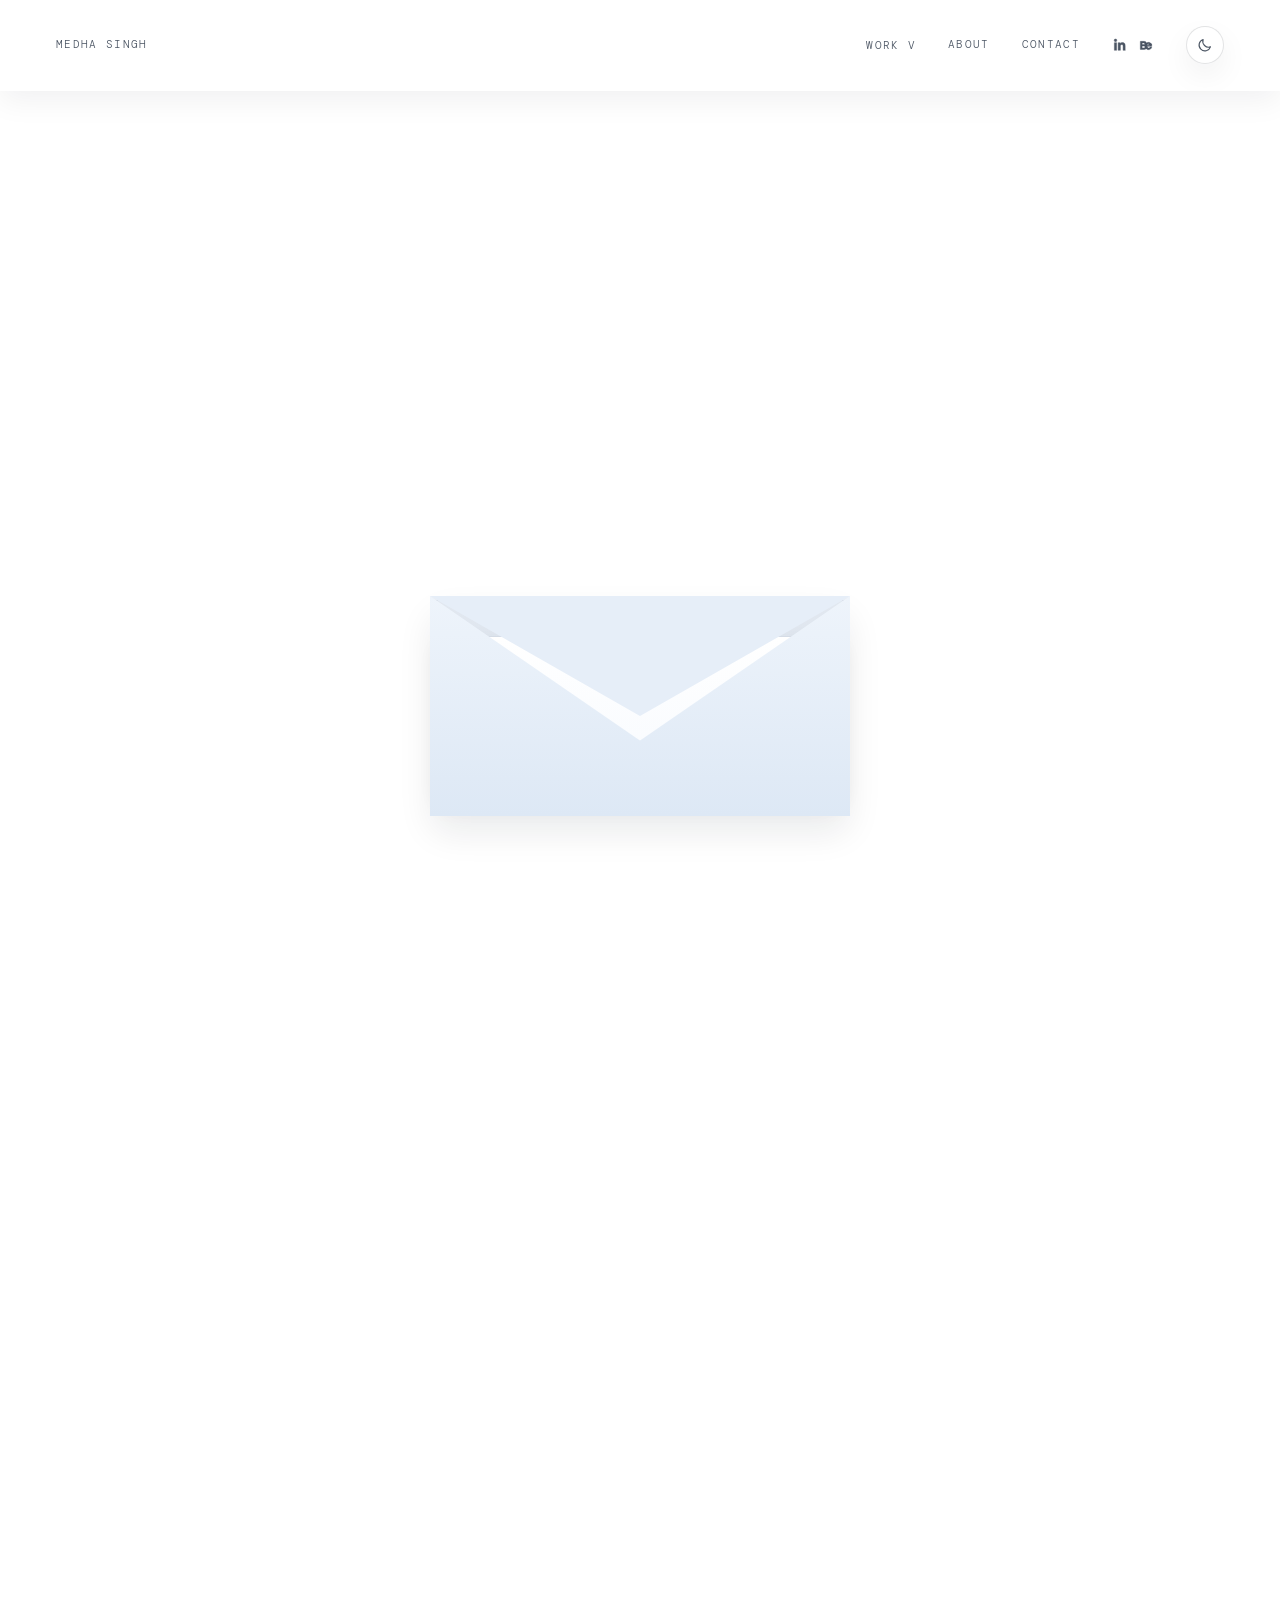
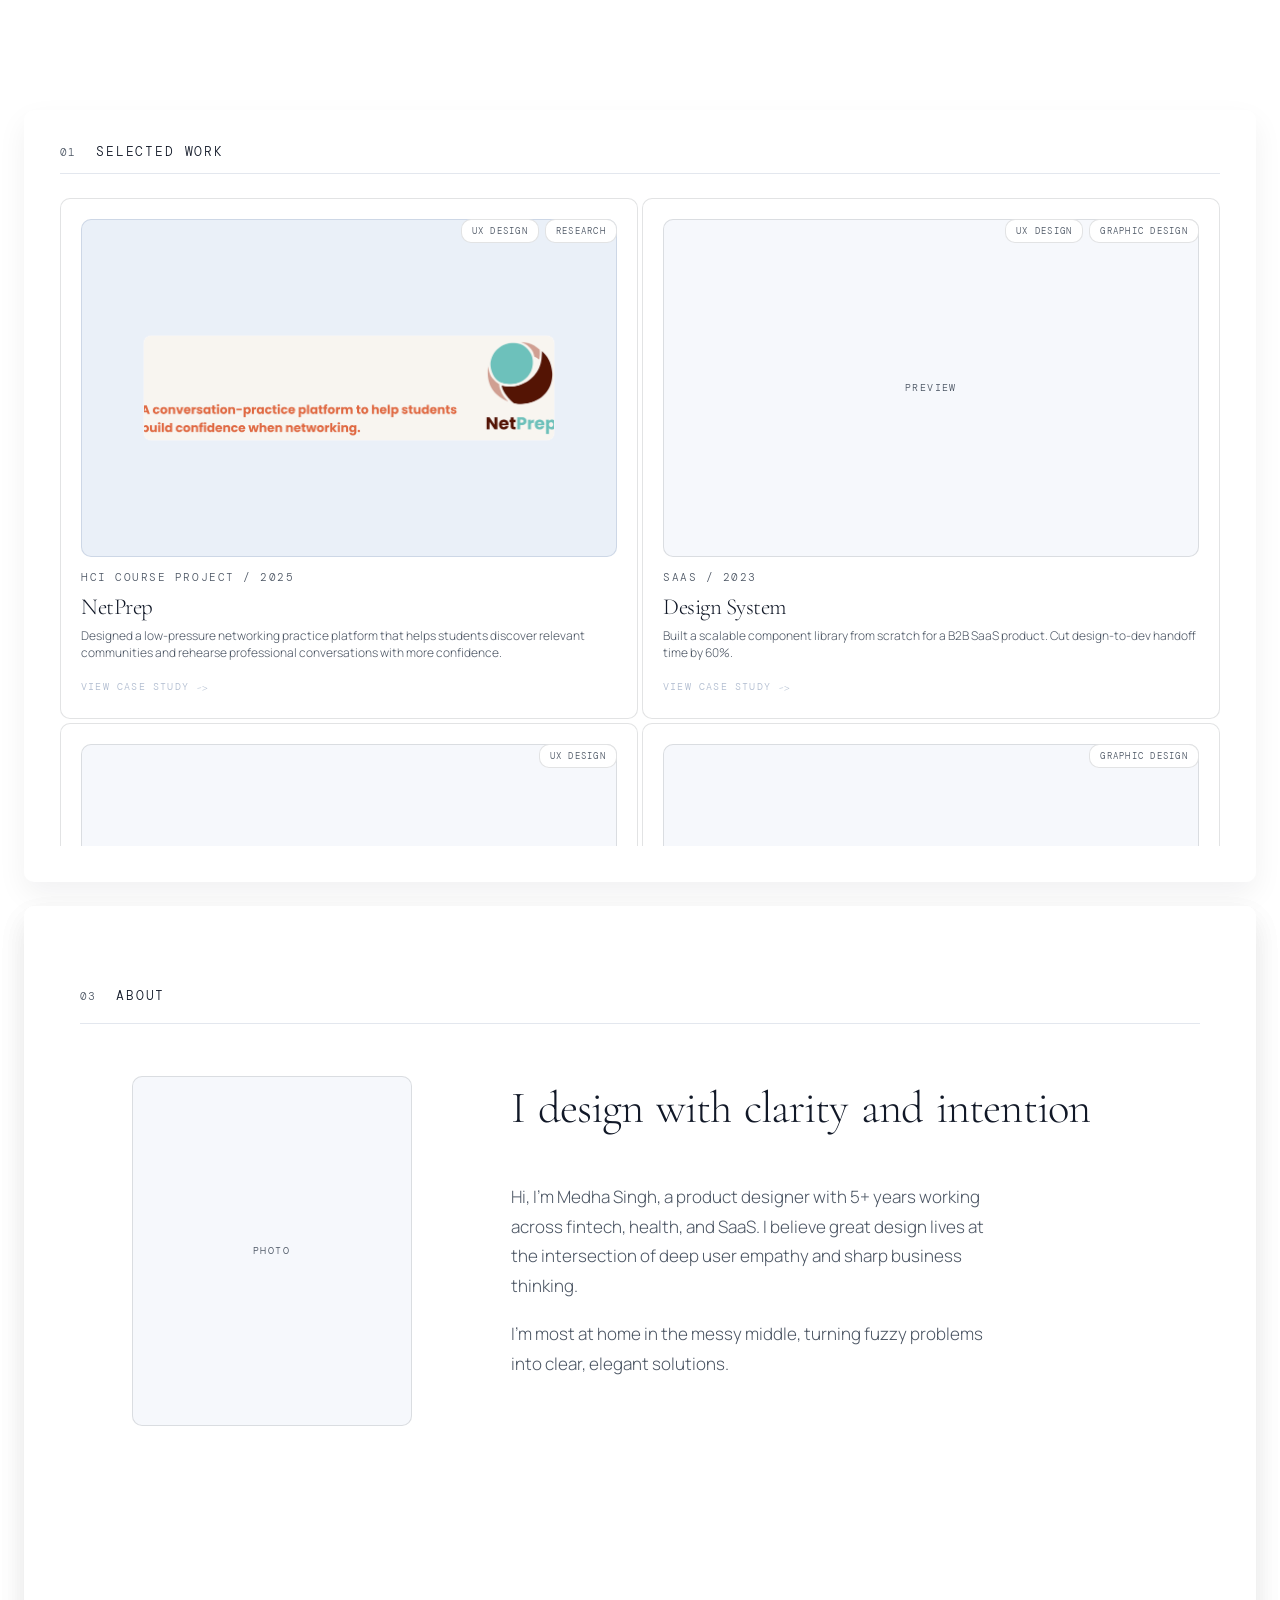
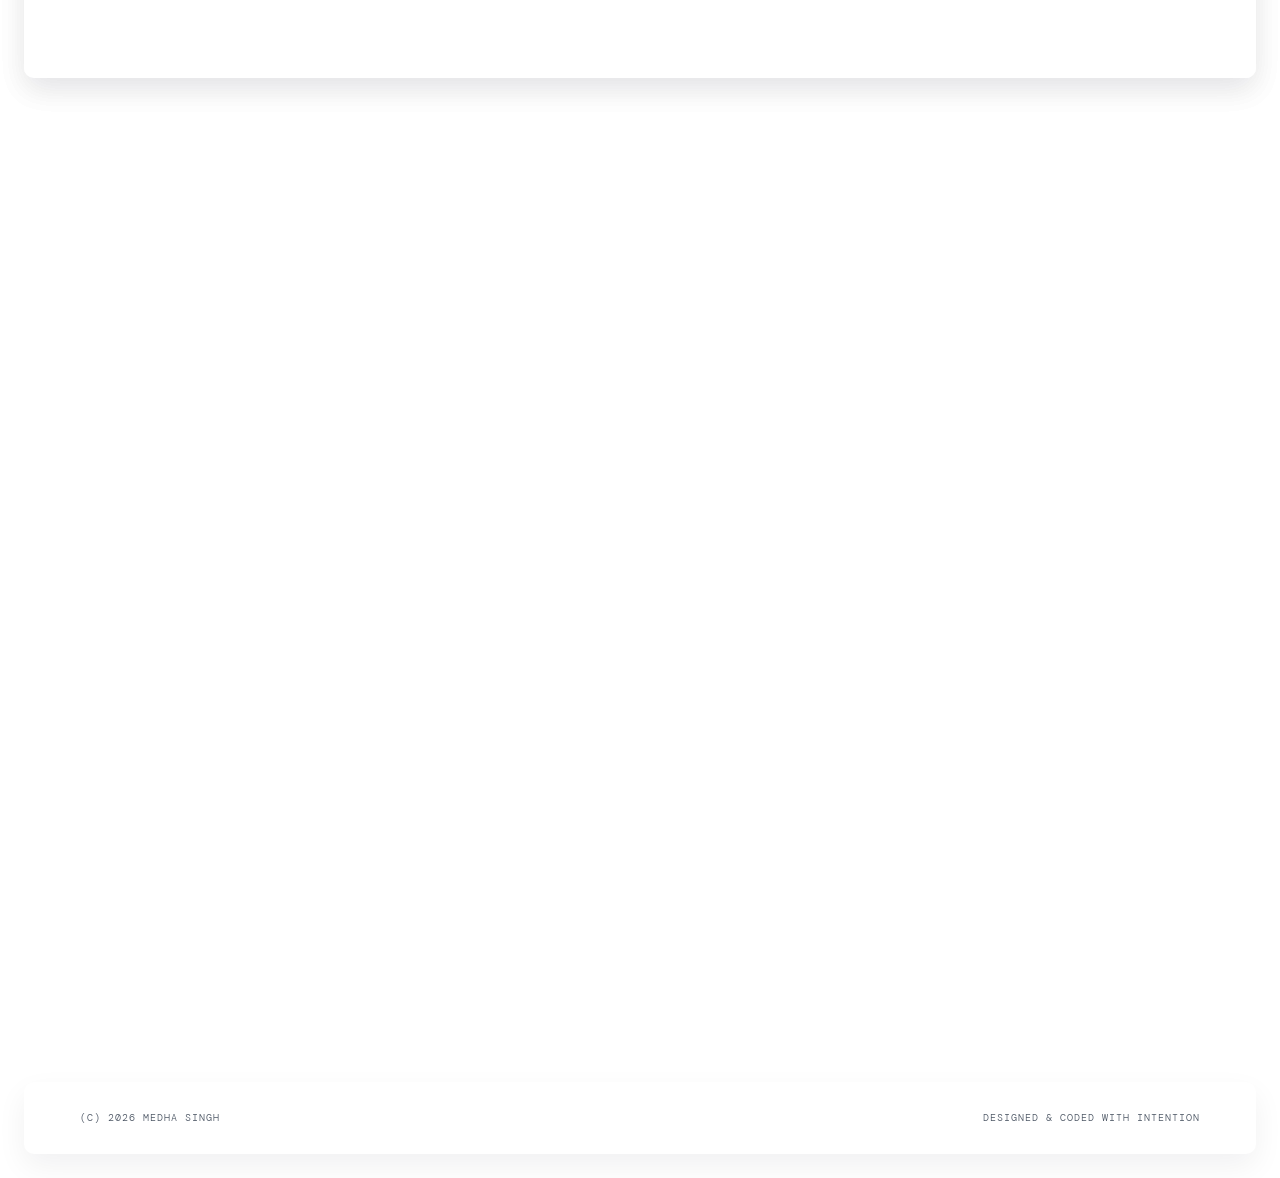
==== commit 657fd295: "netprep added" ====
--- a/index.html
+++ b/index.html
@@ -9,6 +9,7 @@
   </head>
   <body>
     <div id="app"></div>
+    <script src="./projects/netprep.js"></script>
     <script src="./portfolio-data.js"></script>
     <script src="./portfolio-stack.js"></script>
     <script src="./portfolio-render.js"></script>
--- a/portfolio.css
+++ b/portfolio.css
@@ -57,16 +57,16 @@
 }
 
 .app-shell.theme-light {
-  --ink: #1f2937;
-  --paper: #fbfbf9;
-  --muted: #6b7280;
-  --accent: #1f3b73;
-  --rule: rgba(148, 163, 184, 0.28);
-  --nav-bg: rgba(255, 255, 255, 0.88);
-  --card-rule: rgba(148, 163, 184, 0.22);
+  --ink: #111827;
+  --paper: #ffffff;
+  --muted: #4b5563;
+  --accent: #1d3f77;
+  --rule: rgba(17, 24, 39, 0.12);
+  --nav-bg: rgba(255, 255, 255, 0.92);
+  --card-rule: rgba(29, 63, 119, 0.12);
   --surface: #ffffff;
-  --surface-soft: #eef2f7;
-  --surface-strong: #e5ebf3;
+  --surface-soft: #f6f8fc;
+  --surface-strong: #edf2fa;
   --shadow-soft: 0 18px 48px rgba(15, 23, 42, 0.08);
   --shadow-card: 0 12px 30px rgba(15, 23, 42, 0.06);
   --radius-block: 10px;
@@ -74,15 +74,15 @@
 
 .app-shell.theme-dark {
   --ink: #f8fafc;
-  --paper: #161c27;
-  --muted: #b7c0cf;
-  --accent: #9ab4ff;
-  --rule: rgba(148, 163, 184, 0.24);
-  --nav-bg: rgba(22, 28, 39, 0.9);
-  --card-rule: rgba(148, 163, 184, 0.18);
-  --surface: #1d2634;
-  --surface-soft: #253041;
-  --surface-strong: #2d3a4e;
+  --paper: #0b1220;
+  --muted: #a8b3c7;
+  --accent: #8ea8d8;
+  --rule: rgba(148, 163, 184, 0.18);
+  --nav-bg: rgba(11, 18, 32, 0.9);
+  --card-rule: rgba(142, 168, 216, 0.12);
+  --surface: #101827;
+  --surface-soft: #162132;
+  --surface-strong: #1d2b40;
   --shadow-soft: 0 20px 48px rgba(2, 6, 23, 0.32);
   --shadow-card: 0 14px 32px rgba(2, 6, 23, 0.24);
   --radius-block: 10px;
@@ -122,9 +122,9 @@
 .dynaspot-ring {
   width: 16px;
   height: 16px;
-  background: rgba(244, 240, 231, 0.34);
-  border: 1px solid rgba(145, 137, 124, 0.14);
-  box-shadow: 0 6px 14px rgba(70, 65, 56, 0.08);
+  background: rgba(234, 240, 248, 0.36);
+  border: 1px solid rgba(148, 163, 184, 0.18);
+  box-shadow: 0 6px 14px rgba(15, 23, 42, 0.08);
   transition: transform 0.18s cubic-bezier(.16, 1, .3, 1), background 0.18s ease, box-shadow 0.18s ease, border-color 0.18s ease;
 }
 
@@ -136,19 +136,19 @@
   height: 4px;
   border-radius: 999px;
   transform: translate(-50%, -50%);
-  background: rgba(42, 41, 39, 0.78);
+  background: rgba(17, 24, 39, 0.78);
   transition: transform 0.18s cubic-bezier(.16, 1, .3, 1), background 0.18s ease;
 }
 
 .dynaspot.is-hovering .dynaspot-ring {
   transform: translate(-50%, -50%) scale(2.6);
-  background: rgba(244, 240, 231, 0.4);
-  border-color: rgba(145, 137, 124, 0.18);
-  box-shadow: 0 8px 18px rgba(70, 65, 56, 0.1);
+  background: rgba(234, 240, 248, 0.42);
+  border-color: rgba(148, 163, 184, 0.22);
+  box-shadow: 0 8px 18px rgba(15, 23, 42, 0.1);
 }
 
 .dynaspot.is-hovering .dynaspot-dot {
-  background: rgba(42, 41, 39, 0.82);
+  background: rgba(17, 24, 39, 0.82);
 }
 
 .dynaspot.is-pressed .dynaspot-ring {
@@ -176,7 +176,7 @@
 }
 
 .theme-dark .dynaspot.is-hovering .dynaspot-dot {
-  background: rgba(154, 180, 255, 0.96);
+  background: rgba(142, 168, 216, 0.96);
 }
 
 .type-reveal-word {
@@ -783,7 +783,7 @@
 
 .project-card:hover {
   transform: scale(0.965);
-  box-shadow: 0 0 0 1px rgba(31, 59, 115, 0.08), 0 16px 36px rgba(15, 23, 42, 0.1);
+  box-shadow: 0 0 0 1px rgba(29, 63, 119, 0.12), 0 16px 36px rgba(15, 23, 42, 0.1);
   background: var(--surface);
 }
 
@@ -822,11 +822,53 @@
   width: 100%;
   aspect-ratio: 16 / 9;
   margin-bottom: 28px;
+  overflow: hidden;
+  padding: clamp(14px, 2vw, 22px);
+  background: var(--preview-shell-bg, var(--surface-soft));
+  border: 1px solid var(--preview-shell-border, var(--rule));
   transition: opacity 0.3s ease;
+}
+
+.project-card-preview-stage {
+  width: min(100%, var(--preview-stage-width, 100%));
+  aspect-ratio: var(--preview-stage-aspect, 16 / 9);
+  margin: 0 auto;
+  border-radius: var(--preview-stage-radius, calc(var(--radius-block) - 2px));
+  background: var(--preview-stage-bg, var(--surface));
+  border: 1px solid var(--preview-stage-border, transparent);
+  overflow: hidden;
+  display: flex;
+  align-items: center;
+  justify-content: center;
+}
+
+.project-card-preview-image,
+.detail-cover-image,
+.detail-gallery-image {
+  display: block;
+  width: 100%;
+  height: 100%;
+}
+
+.detail-cover-image {
+  object-fit: cover;
+}
+
+.project-card-preview-image {
+  height: 100%;
+  object-fit: var(--preview-image-fit, contain);
+  object-position: var(--preview-image-position, center);
+  padding: var(--preview-image-padding, 14px);
+  transform: scale(var(--preview-image-scale, 1));
+  transition: transform 0.45s cubic-bezier(.16, 1, .3, 1);
 }
 
 .project-card:hover .project-card-preview {
   opacity: 0.75;
+}
+
+.project-card:hover .project-card-preview-image {
+  transform: scale(calc(var(--preview-image-scale, 1) * 1.03));
 }
 
 .project-card-subtitle {
@@ -943,7 +985,7 @@
   background: var(--accent);
   color: #f8fafc;
   transform: scale(1.05);
-  box-shadow: 0 10px 24px rgba(31, 59, 115, 0.24);
+  box-shadow: 0 10px 24px rgba(29, 63, 119, 0.24);
 }
 
 .skill-node:hover .skill-node-sub {
@@ -1096,11 +1138,12 @@
   aspect-ratio: 16 / 7;
   margin-bottom: 64px;
   background: var(--surface-soft);
+  overflow: hidden;
 }
 
 .detail-meta-grid {
   display: grid;
-  grid-template-columns: 1fr 1fr 1fr;
+  grid-template-columns: repeat(auto-fit, minmax(180px, 1fr));
   gap: 32px;
   margin-bottom: 56px;
   padding: 32px;
@@ -1128,6 +1171,240 @@
   letter-spacing: -0.02em;
 }
 
+.detail-main-structured {
+  max-width: 1120px;
+}
+
+.case-study-meta-grid {
+  gap: 36px 48px;
+  padding: 0;
+  border: 0;
+  border-radius: 0;
+  background: transparent;
+}
+
+.case-study-meta-item {
+  max-width: 320px;
+}
+
+.case-study-meta-label {
+  margin-bottom: 8px;
+  color: var(--accent);
+  font-family: var(--sans);
+  font-size: 13px;
+  font-weight: 600;
+  letter-spacing: 0.08em;
+  text-transform: lowercase;
+}
+
+.case-study-meta-value {
+  color: var(--muted);
+  font-family: var(--sans);
+  font-size: 15px;
+  line-height: 1.65;
+}
+
+.case-study-flow {
+  display: flex;
+  flex-direction: column;
+  gap: 40px;
+}
+
+.case-study-section {
+  display: grid;
+  grid-template-columns: 170px minmax(0, 1fr);
+  gap: 32px;
+  align-items: start;
+  margin-top: 12px;
+}
+
+.case-study-section-kicker {
+  color: var(--accent);
+  font-family: var(--sans);
+  font-size: 13px;
+  font-weight: 600;
+  letter-spacing: 0.14em;
+  text-transform: uppercase;
+}
+
+.case-study-section-body,
+.case-study-text {
+  max-width: 860px;
+  color: var(--ink);
+  font-family: var(--sans);
+  font-size: 17px;
+  line-height: 1.8;
+}
+
+.case-study-section-body p + p,
+.case-study-text p + p {
+  margin-top: 16px;
+}
+
+.case-study-section-body strong,
+.case-study-text strong {
+  color: var(--ink);
+  font-weight: 700;
+}
+
+.case-study-section-body em,
+.case-study-text em {
+  color: var(--muted);
+}
+
+.case-study-text {
+  margin-left: 202px;
+}
+
+.case-study-text-narrow {
+  max-width: 760px;
+}
+
+.case-study-text p,
+.case-study-section-body p,
+.case-study-finding li {
+  font-family: var(--sans);
+}
+
+.case-study-small-label {
+  color: var(--muted);
+  font-size: 14px;
+  font-weight: 500;
+  letter-spacing: 0.02em;
+  text-transform: lowercase;
+}
+
+.case-study-option-list {
+  display: grid;
+  gap: 22px;
+  margin-top: 24px;
+}
+
+.case-study-option {
+  padding-bottom: 18px;
+  border-bottom: 1px solid var(--rule);
+}
+
+.case-study-option-selected strong {
+  color: var(--accent);
+}
+
+.case-study-issue,
+.case-study-finding {
+  border-top: 1px solid var(--rule);
+  padding-top: 24px;
+}
+
+.case-study-issue-label {
+  margin-top: 18px;
+  color: var(--accent);
+  font-size: 13px;
+  font-weight: 600;
+  letter-spacing: 0.1em;
+  text-transform: uppercase;
+}
+
+.case-study-issue-label:first-child {
+  margin-top: 0;
+}
+
+.case-study-finding ul {
+  margin-top: 14px;
+  padding-left: 18px;
+}
+
+.case-study-finding li + li {
+  margin-top: 10px;
+}
+
+.case-study-media,
+.case-study-embed {
+  margin: 0;
+}
+
+.case-study-media {
+  width: auto;
+}
+
+.case-study-media-full,
+.case-study-media-medium,
+.case-study-media-narrow {
+  margin-left: auto;
+  margin-right: auto;
+}
+
+.case-study-media-medium {
+  max-width: 960px;
+}
+
+.case-study-media-narrow {
+  max-width: 760px;
+}
+
+.case-study-media-image {
+  display: block;
+  width: 100%;
+  height: auto;
+}
+
+.case-study-media-caption {
+  margin-top: 12px;
+  color: var(--muted);
+  font-family: var(--sans);
+  font-size: 13px;
+  line-height: 1.6;
+}
+
+.case-study-embed {
+  margin-left: auto;
+  margin-right: auto;
+  max-width: 860px;
+}
+
+.case-study-embed-frame {
+  position: relative;
+  width: 100%;
+  aspect-ratio: 16 / 9;
+}
+
+.case-study-embed-content {
+  position: absolute;
+  inset: 0;
+  width: 100%;
+  height: 100%;
+  border: 0;
+}
+
+.detail-gallery {
+  display: grid;
+  grid-template-columns: repeat(auto-fit, minmax(260px, 1fr));
+  gap: 24px;
+  margin-bottom: 64px;
+}
+
+.detail-gallery-figure {
+  margin: 0;
+}
+
+.detail-gallery-media {
+  aspect-ratio: 4 / 3;
+  overflow: hidden;
+  border: 1px solid var(--rule);
+  border-radius: var(--radius-block);
+  background: var(--surface-soft);
+}
+
+.detail-gallery-image {
+  object-fit: cover;
+}
+
+.detail-gallery-caption {
+  margin-top: 12px;
+  color: var(--muted);
+  font-size: 13px;
+  line-height: 1.6;
+}
+
 .detail-section {
   margin-bottom: 56px;
   padding: 32px;
@@ -1184,7 +1461,7 @@
   display: flex;
   align-items: center;
   justify-content: center;
-  background: rgba(17, 16, 16, 0.5);
+  background: rgba(8, 12, 20, 0.52);
   backdrop-filter: blur(14px);
   animation: fadeIn 0.2s ease;
 }
@@ -1388,6 +1665,20 @@
     grid-template-columns: 1fr;
   }
 
+  .case-study-section {
+    grid-template-columns: 1fr;
+    gap: 14px;
+  }
+
+  .case-study-text,
+  .case-study-media-full,
+  .case-study-media-medium,
+  .case-study-media-narrow,
+  .case-study-embed {
+    margin-left: auto;
+    margin-right: auto;
+  }
+
   .stack-panel-about .about-grid {
     grid-template-columns: 1fr;
     gap: 32px;
@@ -1438,6 +1729,12 @@
 
   .detail-overview {
     font-size: clamp(20px, 6vw, 26px);
+  }
+
+  .case-study-section-body,
+  .case-study-text {
+    font-size: 16px;
+    line-height: 1.75;
   }
 
   .detail-section-editorial {
--- a/hero-envelope.css
+++ b/hero-envelope.css
@@ -48,10 +48,10 @@
   position: absolute;
   inset: 0;
   border-radius: 18px;
-  background: linear-gradient(180deg, #f6e7d0, #ead8bc);
-  border: 1px solid rgba(186, 162, 125, 0.2);
-  box-shadow:
-    0 18px 34px rgba(102, 88, 68, 0.08),
+  background: linear-gradient(180deg, #f4f8fd, #e6eef8);
+  border: 1px solid rgba(148, 163, 184, 0.24);
+  box-shadow:
+    0 18px 34px rgba(15, 23, 42, 0.08),
     inset 0 1px 0 rgba(255, 255, 255, 0.42);
   z-index: 1;
 }
@@ -63,7 +63,7 @@
   left: 0;
   width: 0;
   height: 0;
-  border: 0 solid rgba(102, 88, 68, 0.15);
+  border: 0 solid rgba(148, 163, 184, 0.18);
   border-width: calc(var(--envelope-height) * 0.45) var(--envelope-half-width);
   border-top-color: transparent;
   z-index: 1;
@@ -77,7 +77,7 @@
   width: calc(100% - (2 * var(--envelope-paper-inset)));
   height: var(--envelope-paper-height);
   border: 1px solid rgba(148, 163, 184, 0.35);
-  background: linear-gradient(180deg, rgba(255, 255, 255, 0.99), rgba(251, 251, 249, 0.99));
+  background: linear-gradient(180deg, rgba(255, 255, 255, 0.99), rgba(247, 250, 254, 0.99));
   z-index: 2;
   transform:
     translateY(calc(-1 * (var(--envelope-height) * 0.86) * var(--envelope-rise-progress)))
@@ -113,7 +113,7 @@
   bottom: 0;
   width: calc(50% + 1px);
   height: 100%;
-  background: linear-gradient(180deg, #f0dfc7, #e4cfb0);
+  background: linear-gradient(180deg, #eef4fb, #dde8f5);
 }
 
 .scroll-envelope-flap-front::before {
@@ -132,7 +132,7 @@
   width: 0;
   height: 0;
   border-top-width: calc(var(--envelope-half-height) + var(--envelope-flap-overhang));
-  border-top-color: #ebd7b7;
+  border-top-color: #e6eef8;
   transform:
     perspective(1200px)
     rotateX(calc(-180deg * var(--envelope-flap-progress)));
@@ -149,7 +149,7 @@
   min-height: calc(100vh - 112px);
   border-radius: calc(30px - 8px * var(--envelope-progress));
   background:
-    linear-gradient(180deg, rgba(255, 255, 255, 0.98), rgba(251, 251, 249, 0.98)),
+    linear-gradient(180deg, rgba(255, 255, 255, 0.98), rgba(248, 251, 255, 0.98)),
     var(--paper);
   box-shadow:
     0 26px 70px rgba(15, 23, 42, calc(0.02 + 0.08 * var(--envelope-content-progress))),
@@ -176,7 +176,7 @@
   left: 0;
   width: 100%;
   height: 50%;
-  background: linear-gradient(180deg, rgba(255, 255, 255, 0.98), rgba(247, 244, 238, 0.98));
+  background: linear-gradient(180deg, rgba(255, 255, 255, 0.98), rgba(243, 248, 254, 0.98));
   z-index: 5;
   pointer-events: none;
   opacity: calc(clamp(0, calc((var(--envelope-settle-progress) - 0.05) * 1.1), 1) * (1 - var(--envelope-unfold-progress)));
@@ -203,15 +203,15 @@
 }
 
 .app-shell.theme-dark .scroll-envelope-back {
-  background: linear-gradient(180deg, #cdb894, #b89f76);
-  border-color: rgba(248, 250, 252, 0.08);
+  background: linear-gradient(180deg, #1b2840, #101827);
+  border-color: rgba(142, 168, 216, 0.12);
   box-shadow:
     0 18px 34px rgba(2, 6, 23, 0.26),
     inset 0 1px 0 rgba(255, 255, 255, 0.18);
 }
 
 .app-shell.theme-dark .scroll-envelope::after {
-  border-color: rgba(73, 58, 35, 0.18);
+  border-color: rgba(142, 168, 216, 0.12);
   border-top-color: transparent;
 }
 
@@ -223,11 +223,11 @@
 
 .app-shell.theme-dark .scroll-envelope-flap-front::before,
 .app-shell.theme-dark .scroll-envelope-flap-front::after {
-  background: linear-gradient(180deg, #c7b08a, #b29267);
+  background: linear-gradient(180deg, #20304a, #121d2e);
 }
 
 .app-shell.theme-dark .scroll-envelope-flap-top {
-  border-top-color: #d2bd98;
+  border-top-color: #20304a;
 }
 
 .app-shell.theme-dark .hero-card {
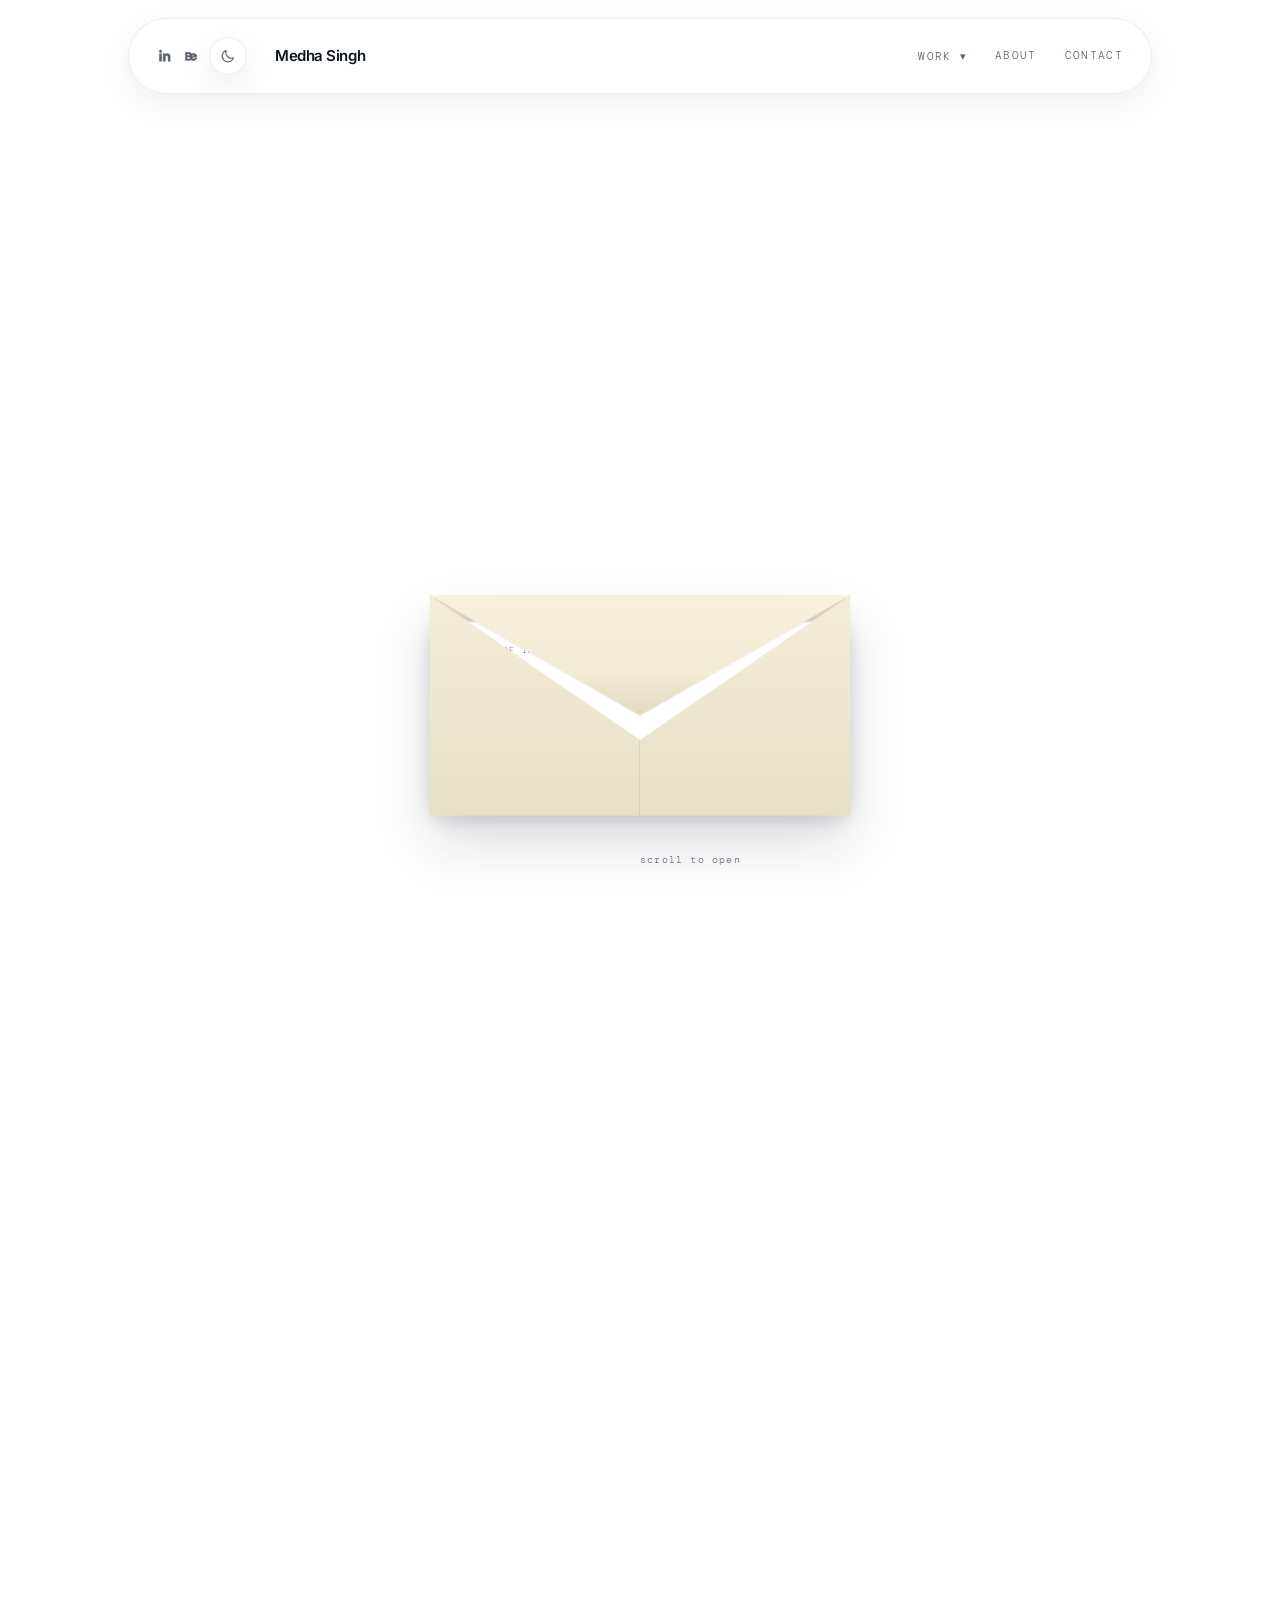
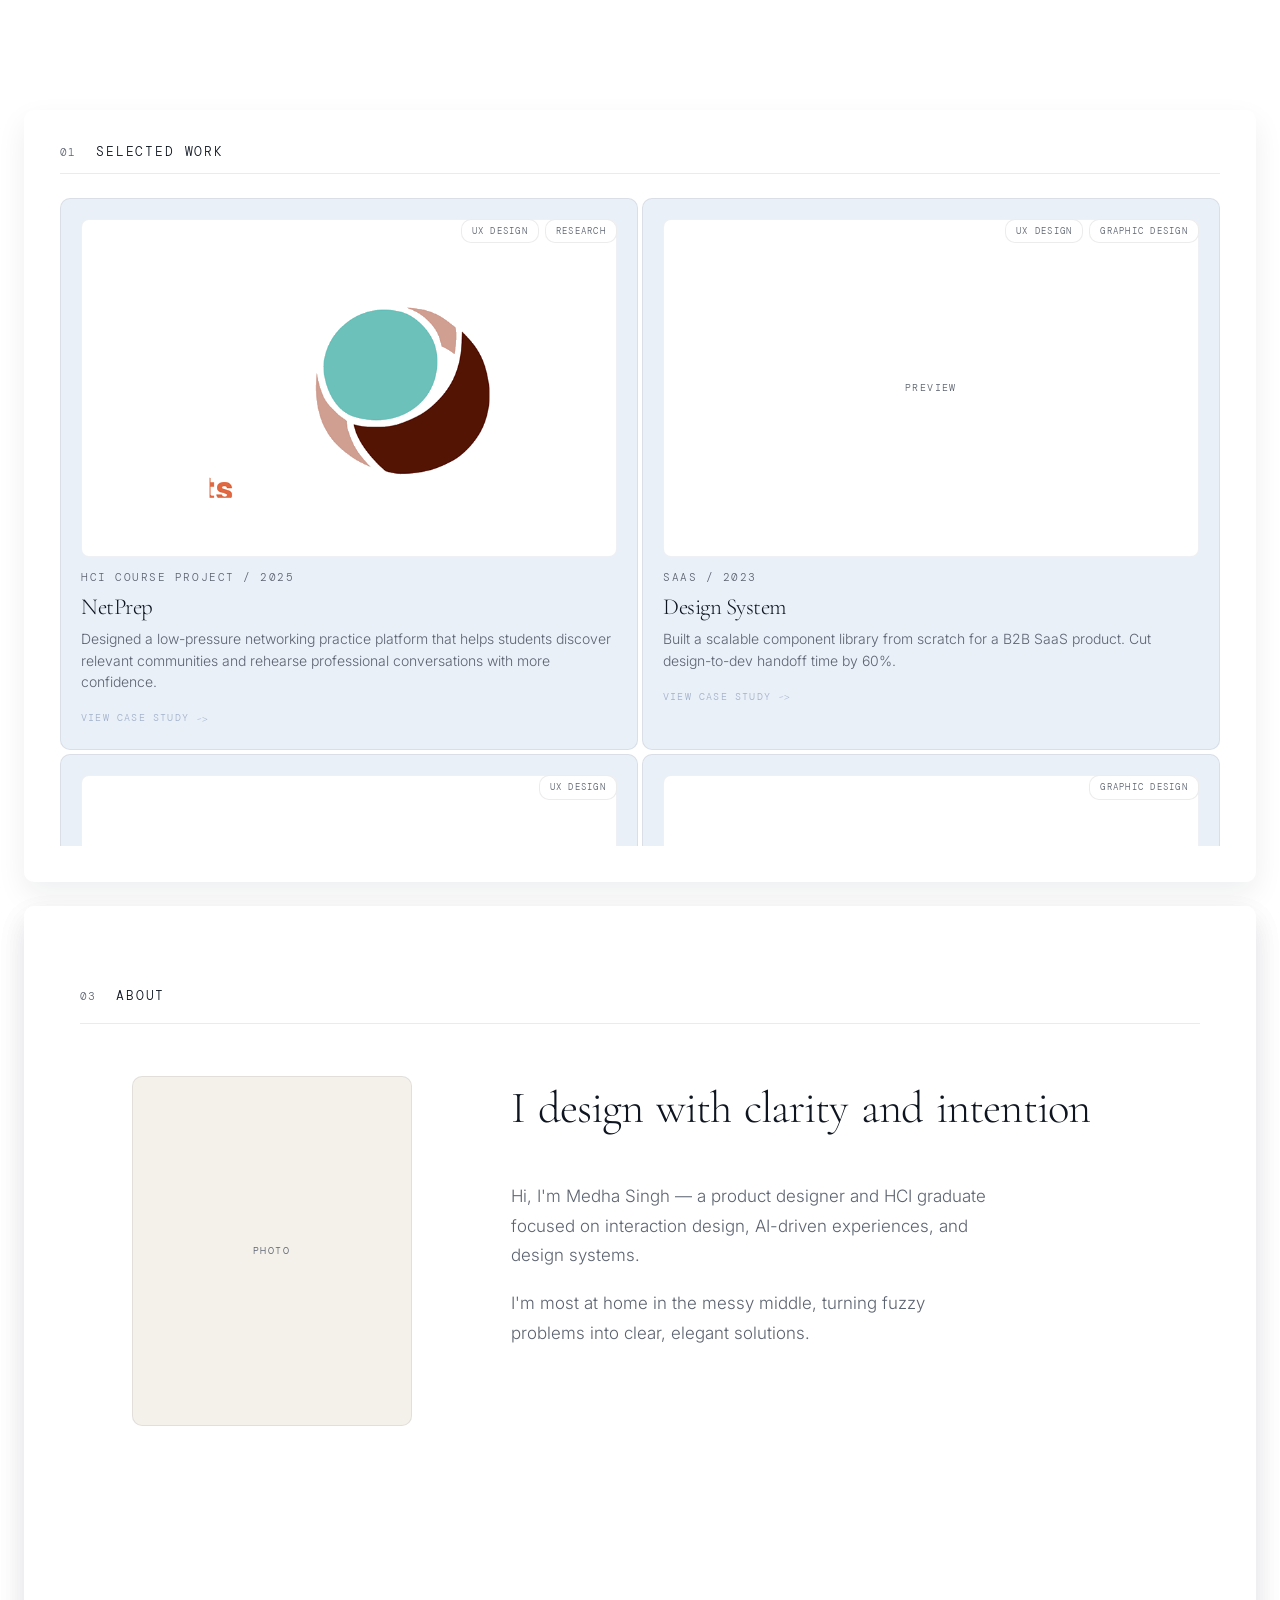
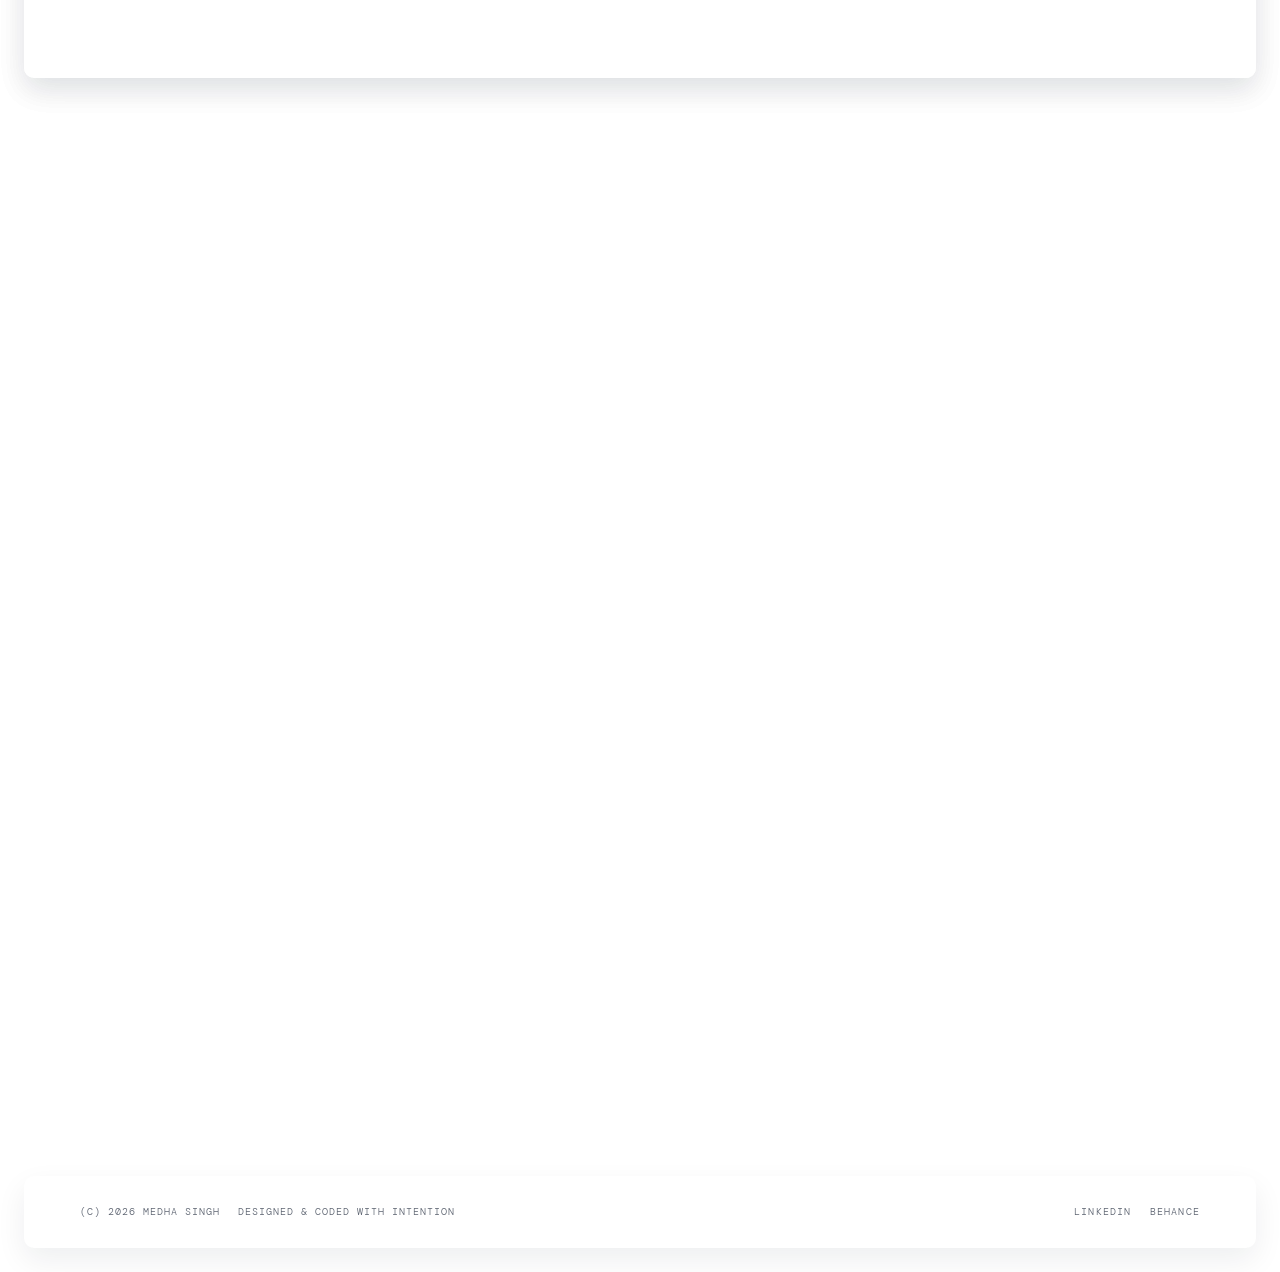
==== commit 12976428: "changed the envelope more" ====
--- a/index.html
+++ b/index.html
@@ -3,7 +3,13 @@
   <head>
     <meta charset="UTF-8" />
     <meta name="viewport" content="width=device-width, initial-scale=1.0" />
-    <title>Portfolio</title>
+    <title>Medha Singh — Product Designer</title>
+    <meta name="description" content="Portfolio of Medha Singh — UX designer and HCI researcher specialising in interaction design, AI experiences, and design systems." />
+    <meta property="og:title" content="Medha Singh — Product Designer" />
+    <meta property="og:description" content="UX designer and HCI researcher specialising in interaction design, AI experiences, and design systems." />
+    <meta property="og:type" content="website" />
+    <meta name="twitter:card" content="summary_large_image" />
+    <link rel="icon" href="./assets/favicon.ico" />
     <link rel="stylesheet" href="./portfolio.css" />
     <link rel="stylesheet" href="./hero-envelope.css" />
   </head>
--- a/portfolio.css
+++ b/portfolio.css
@@ -1,4 +1,4 @@
-@import url("https://fonts.googleapis.com/css2?family=Cormorant+Garamond:ital,wght@0,300;0,400;1,300&family=DM+Mono:wght@300;400&family=Manrope:wght@400;500;600&display=swap");
+@import url("https://fonts.googleapis.com/css2?family=Cormorant+Garamond:ital,wght@0,300;0,400;1,300&family=DM+Mono:wght@300;400&family=Inter:wght@400;500;600;700&display=swap");
 
 *,
 *::before,
@@ -11,7 +11,7 @@
 :root {
   --serif: "Cormorant Garamond", Georgia, serif;
   --mono: "DM Mono", monospace;
-  --sans: "Manrope", "Avenir Next", sans-serif;
+  --sans: "Inter", "Avenir Next", sans-serif;
 }
 
 html {
@@ -57,18 +57,18 @@
 }
 
 .app-shell.theme-light {
-  --ink: #111827;
+  --ink: #0e1520;
   --paper: #ffffff;
-  --muted: #4b5563;
+  --muted: #5c6370;
   --accent: #1d3f77;
-  --rule: rgba(17, 24, 39, 0.12);
-  --nav-bg: rgba(255, 255, 255, 0.92);
-  --card-rule: rgba(29, 63, 119, 0.12);
+  --rule: rgba(14, 21, 32, 0.08);
+  --nav-bg: rgba(255, 255, 255, 0.97);
+  --card-rule: rgba(29, 63, 119, 0.1);
   --surface: #ffffff;
-  --surface-soft: #f6f8fc;
-  --surface-strong: #edf2fa;
-  --shadow-soft: 0 18px 48px rgba(15, 23, 42, 0.08);
-  --shadow-card: 0 12px 30px rgba(15, 23, 42, 0.06);
+  --surface-soft: #f4f1eb;
+  --surface-strong: #e8e2d6;
+  --shadow-soft: 0 18px 48px rgba(15, 23, 42, 0.1);
+  --shadow-card: 0 12px 30px rgba(15, 23, 42, 0.07);
   --radius-block: 10px;
 }
 
@@ -88,8 +88,36 @@
   --radius-block: 10px;
 }
 
-.app-shell,
-.app-shell * {
+.nav-button,
+.button-ghost,
+.nav-dropdown-button,
+.nav-social-link,
+.theme-toggle,
+.tag-pill,
+.project-card-title,
+.project-card-copy,
+.detail-toc-link,
+.detail-section-copy,
+.case-study-section-body,
+.case-study-section-kicker,
+.case-study-meta-label,
+.case-study-meta-value,
+.site-footer-copy,
+.site-footer-link,
+.contact-link,
+.about-copy,
+.about-title,
+.bio-intro-copy,
+.hero-summary,
+.hero-proof-item,
+.hero-scroll-label,
+.section-header-index,
+.section-header-title,
+.detail-meta-label,
+.detail-meta-value,
+.detail-overview,
+.skills-canvas-note,
+.skill-node-sub {
   transition: color 0.3s, background 0.3s, border-color 0.3s;
 }
 
@@ -221,24 +249,48 @@
 
 .site-nav {
   position: fixed;
-  top: 0;
-  right: 0;
-  left: 0;
+  top: 18px;
+  left: 50%;
   z-index: 500;
+  width: min(80vw, 1240px);
   display: flex;
   align-items: center;
   justify-content: space-between;
-  padding: 26px 56px;
-  border-bottom: 1px solid transparent;
+  gap: 28px;
+  padding: 18px 28px;
+  border: 1px solid var(--rule);
+  border-radius: 999px;
   background: var(--nav-bg);
   backdrop-filter: blur(16px);
+  transform: translateX(-50%);
   box-shadow: 0 10px 30px rgba(15, 23, 42, 0.06);
 }
 
+.site-nav-tools {
+  display: flex;
+  align-items: center;
+  gap: 10px;
+  flex: 0 0 auto;
+}
+
+.nav-button.nav-button-brand {
+  border: none;
+  background: none;
+  padding: 0;
+  color: var(--ink);
+  font-family: var(--sans);
+  font-size: 15px;
+  font-weight: 600;
+  letter-spacing: -0.03em;
+  text-transform: none;
+  white-space: nowrap;
+}
+
 .site-nav-links {
   display: flex;
   align-items: center;
-  gap: 32px;
+  gap: 28px;
+  margin-left: auto;
 }
 
 .nav-dropdown-wrap {
@@ -412,64 +464,66 @@
 .hero-main {
   position: relative;
   display: flex;
-  align-items: flex-end;
-  justify-content: space-between;
-  gap: 56px;
+  flex-direction: column;
+  align-items: flex-start;
+  justify-content: flex-end;
+  gap: 28px;
 }
 
 .hero-glow {
   position: absolute;
   inset: 0;
-  background:
-    radial-gradient(ellipse at 15% 60%, rgba(31, 59, 115, 0.08) 0%, transparent 52%),
-    radial-gradient(ellipse at 85% 20%, rgba(148, 163, 184, 0.14) 0%, transparent 38%);
+  background: none;
   pointer-events: none;
 }
 
 .hero-copy {
   position: relative;
   flex: 1 1 auto;
-  max-width: 840px;
+  max-width: 900px;
 }
 
 .hero-label {
-  margin-bottom: 24px;
+  margin-bottom: 14px;
   letter-spacing: 0.18em;
   animation: fadeUp 0.8s 0.1s both;
 }
 
 .hero-title {
   display: block;
-  margin-bottom: 32px;
-  color: var(--ink);
+  margin-bottom: 22px;
+  color: var(--accent);
   font-family: var(--serif);
-  font-size: clamp(60px, 9vw, 116px);
-  font-weight: 300;
-  line-height: 1.08;
-  letter-spacing: -0.03em;
+  font-size: clamp(52px, 7vw, 92px);
+  font-weight: 400;
+  line-height: 0.96;
+  letter-spacing: -0.04em;
   padding-bottom: 0.1em;
 }
 
 .hero-summary {
-  max-width: 400px;
-  color: var(--muted);
-  font-size: 20px;
-  line-height: 1.55;
-  animation: fadeUp 0.9s 0.7s both;
+  max-width: 520px;
+  color: var(--ink);
+  font-family: var(--sans);
+  font-size: clamp(14px, 1.35vw, 18px);
+  font-weight: 400;
+  line-height: 1.5;
+  letter-spacing: -0.01em;
+  animation: fadeUp 0.9s 0.55s both;
 }
 
 .bio-intro {
-  margin-top: 42px;
-  max-width: 880px;
+  margin-top: 18px;
+  max-width: 100%;
 }
 
 .bio-intro-line {
   font-family: var(--sans);
   color: var(--muted);
-  font-size: clamp(14px, 1.25vw, 19px);
+  font-size: clamp(12px, 0.95vw, 14px);
   font-weight: 400;
-  line-height: 1.95;
-  letter-spacing: -0.02em;
+  line-height: 1.5;
+  letter-spacing: -0.01em;
 }
 
 .bio-intro-copy {
@@ -502,26 +556,33 @@
 }
 
 .bio-chip-label {
-  display: inline-block;
+  display: inline;
   font-family: var(--sans);
   font-size: 1em;
   font-weight: 600;
-  letter-spacing: -0.03em;
+  letter-spacing: -0.02em;
   text-transform: none;
-  border-radius: var(--radius-block);
-  background: var(--surface-soft);
-  padding: 0.18em 0.5em;
-  transition: background 0.25s ease, color 0.25s ease;
+  border-radius: 3px;
+  background: rgba(14, 21, 32, 0.06);
+  color: var(--ink);
+  border: 1px solid rgba(14, 21, 32, 0.1);
+  box-shadow: none;
+  padding: 0.08em 0.36em;
+  transition: background 0.18s ease, border-color 0.18s ease;
 }
 
 .theme-dark .bio-chip-label {
-  background: var(--surface-soft);
+  background: rgba(255, 255, 255, 0.1);
+  color: var(--ink);
+  border-color: rgba(255, 255, 255, 0.15);
 }
 
 .bio-chip:hover .bio-chip-label,
 .bio-chip.is-active .bio-chip-label {
-  background: var(--surface-strong);
+  background: rgba(29, 63, 119, 0.09);
   color: var(--accent);
+  border-color: rgba(29, 63, 119, 0.18);
+  box-shadow: none;
 }
 
 .bio-chip-detail {
@@ -541,30 +602,104 @@
   opacity: 1;
 }
 
+.hero-actions {
+  margin-top: 28px;
+}
+
+.hero-clip-note {
+  display: flex;
+  flex-direction: row;
+  align-items: center;
+  gap: 0;
+  margin-left: -86px;
+  position: relative;
+}
+
+.hero-clip-note::before,
+.hero-clip-note::after {
+  content: none;
+}
+
+.hero-clip-svg {
+  flex: none;
+  display: block;
+  overflow: visible;
+  position: relative;
+  z-index: 2;
+}
+
+.hero-cta {
+  position: relative;
+  z-index: 1;
+  display: inline-flex;
+  align-items: center;
+  justify-content: center;
+  border: 1px solid rgba(160, 138, 96, 0.28);
+  border-radius: 2px;
+  background: #f8f3e8;
+  color: var(--ink);
+  padding: 14px 26px;
+  font-family: var(--sans);
+  font-size: 11px;
+  font-weight: 500;
+  letter-spacing: 0.06em;
+  text-transform: uppercase;
+  box-shadow: 3px 4px 12px rgba(0, 0, 0, 0.1), inset 0 1px 0 rgba(255, 255, 255, 0.7);
+  transition: box-shadow 0.22s ease, transform 0.22s ease;
+}
+
+.hero-cta:hover {
+  transform: translateX(3px);
+  box-shadow: 5px 6px 18px rgba(0, 0, 0, 0.14), inset 0 1px 0 rgba(255, 255, 255, 0.7);
+}
+
 .hero-stats {
   display: flex;
-  flex: 0 0 auto;
-  align-self: flex-end;
-  gap: 48px;
+  flex-wrap: wrap;
+  align-items: center;
+  gap: 8px 18px;
   animation: fadeUp 0.8s 0.9s both;
 }
 
-.hero-stat {
-  text-align: right;
-}
-
-.hero-stat-value {
-  color: var(--ink);
-  font-size: 36px;
-  line-height: 1;
-  letter-spacing: -0.02em;
-}
-
-.hero-stat-label {
-  margin-top: 4px;
-  color: var(--muted);
-  font-size: 10px;
-  letter-spacing: 0.12em;
+.hero-proof-item {
+  position: relative;
+  color: var(--muted);
+  font-family: var(--sans);
+  font-size: 14px;
+  font-weight: 500;
+  letter-spacing: -0.01em;
+}
+
+.hero-proof-item:not(:last-child)::after {
+  content: "";
+  position: absolute;
+  top: 50%;
+  right: -13px;
+  width: 4px;
+  height: 4px;
+  border-radius: 999px;
+  background: rgba(29, 63, 119, 0.34);
+  transform: translateY(-50%);
+}
+
+.theme-dark .hero-summary,
+.theme-dark .bio-intro-line,
+.theme-dark .hero-proof-item {
+  color: rgba(226, 232, 240, 0.82);
+}
+
+.theme-dark .hero-proof-item:not(:last-child)::after {
+  background: rgba(142, 168, 216, 0.4);
+}
+
+.theme-dark .hero-cta {
+  background: rgba(248, 243, 232, 0.12);
+  color: var(--ink);
+  border-color: rgba(200, 180, 130, 0.25);
+}
+
+.theme-dark .hero-cta:hover {
+  background: rgba(248, 243, 232, 0.2);
 }
 
 .hero-scroll {
@@ -577,7 +712,7 @@
 
 .hero-scroll-label {
   color: var(--muted);
-  opacity: 0.5;
+  opacity: 0.6;
   font-family: var(--mono);
   font-size: 9px;
   letter-spacing: 0.18em;
@@ -717,8 +852,8 @@
 }
 
 .stack-panel-work .project-card-copy {
-  font-size: 12px;
-  line-height: 1.4;
+  font-size: 14px;
+  line-height: 1.55;
 }
 
 .stack-panel-work .project-card-link {
@@ -823,23 +958,11 @@
   aspect-ratio: 16 / 9;
   margin-bottom: 28px;
   overflow: hidden;
-  padding: clamp(14px, 2vw, 22px);
-  background: var(--preview-shell-bg, var(--surface-soft));
-  border: 1px solid var(--preview-shell-border, var(--rule));
+  padding: clamp(18px, 2.2vw, 24px);
+  background: #ffffff;
+  border: 1px solid rgba(29, 63, 119, 0.08);
+  border-radius: calc(var(--radius-block) - 2px);
   transition: opacity 0.3s ease;
-}
-
-.project-card-preview-stage {
-  width: min(100%, var(--preview-stage-width, 100%));
-  aspect-ratio: var(--preview-stage-aspect, 16 / 9);
-  margin: 0 auto;
-  border-radius: var(--preview-stage-radius, calc(var(--radius-block) - 2px));
-  background: var(--preview-stage-bg, var(--surface));
-  border: 1px solid var(--preview-stage-border, transparent);
-  overflow: hidden;
-  display: flex;
-  align-items: center;
-  justify-content: center;
 }
 
 .project-card-preview-image,
@@ -854,7 +977,16 @@
   object-fit: cover;
 }
 
+.detail-cover-image,
+.detail-gallery-image,
+.case-study-media-image {
+  cursor: zoom-in;
+}
+
 .project-card-preview-image {
+  width: auto;
+  max-width: 100%;
+  margin: 0 auto;
   height: 100%;
   object-fit: var(--preview-image-fit, contain);
   object-position: var(--preview-image-position, center);
@@ -1358,13 +1490,18 @@
 .case-study-embed {
   margin-left: auto;
   margin-right: auto;
-  max-width: 860px;
+  width: 100%;
+  max-width: var(--case-study-embed-max-width, 980px);
 }
 
 .case-study-embed-frame {
   position: relative;
   width: 100%;
-  aspect-ratio: 16 / 9;
+  aspect-ratio: var(--case-study-embed-aspect, 16 / 9);
+  overflow: hidden;
+  border: 1px solid rgba(29, 63, 119, 0.08);
+  border-radius: calc(var(--radius-block) + 2px);
+  background: #ffffff;
 }
 
 .case-study-embed-content {
@@ -1509,6 +1646,100 @@
   font-style: italic;
 }
 
+.image-lightbox-backdrop {
+  position: fixed;
+  inset: 0;
+  z-index: 1100;
+  display: flex;
+  align-items: center;
+  justify-content: center;
+  background: rgba(8, 12, 20, 0.78);
+  backdrop-filter: blur(10px);
+  animation: fadeIn 0.2s ease;
+}
+
+.image-lightbox {
+  width: min(92vw, 1400px);
+  max-height: 90vh;
+  display: flex;
+  flex-direction: column;
+  gap: 18px;
+}
+
+.image-lightbox-toolbar {
+  display: flex;
+  align-items: center;
+  justify-content: space-between;
+  gap: 16px;
+}
+
+.image-lightbox-zoom-label {
+  color: #f8fafc;
+  font-family: var(--mono);
+  font-size: 11px;
+  letter-spacing: 0.12em;
+  text-transform: uppercase;
+}
+
+.image-lightbox-hint {
+  margin-left: 10px;
+  color: rgba(248, 250, 252, 0.68);
+  font-size: 10px;
+}
+
+.image-lightbox-actions {
+  display: flex;
+  align-items: center;
+  gap: 10px;
+}
+
+.image-lightbox-button {
+  border: 1px solid rgba(255, 255, 255, 0.16);
+  border-radius: 999px;
+  background: rgba(15, 23, 42, 0.56);
+  color: #f8fafc;
+  min-width: 44px;
+  height: 44px;
+  padding: 0 16px;
+  font-family: var(--mono);
+  font-size: 12px;
+  letter-spacing: 0.08em;
+}
+
+.image-lightbox-button:hover {
+  border-color: rgba(142, 168, 216, 0.38);
+  color: #8ea8d8;
+}
+
+.image-lightbox-stage {
+  flex: 1 1 auto;
+  min-height: 0;
+  display: flex;
+  align-items: center;
+  justify-content: center;
+  overflow: auto;
+  border: 1px solid rgba(255, 255, 255, 0.08);
+  border-radius: calc(var(--radius-block) + 4px);
+  background: rgba(7, 10, 18, 0.62);
+  padding: 28px;
+  cursor: grab;
+}
+
+.image-lightbox-image {
+  display: block;
+  max-width: 100%;
+  max-height: 78vh;
+  transform-origin: center center;
+  transition: transform 0.18s ease;
+  user-select: none;
+  -webkit-user-drag: none;
+  pointer-events: none;
+}
+
+.image-lightbox-stage:active {
+  cursor: grabbing;
+}
+
 .contact-link {
   display: flex;
   align-items: center;
@@ -1535,7 +1766,10 @@
 
 .site-footer {
   display: flex;
+  align-items: center;
   justify-content: space-between;
+  gap: 18px;
+  flex-wrap: wrap;
   margin: 0 24px 24px;
   border-top: 0;
   border-radius: var(--radius-block);
@@ -1544,10 +1778,31 @@
   padding: 28px 56px;
 }
 
+.site-footer-meta,
+.site-footer-links {
+  display: flex;
+  align-items: center;
+  gap: 18px;
+  flex-wrap: wrap;
+}
+
 .site-footer-copy {
   color: var(--muted);
   font-size: 10px;
   letter-spacing: 0.1em;
+}
+
+.site-footer-link {
+  color: var(--muted);
+  font-family: var(--mono);
+  font-size: 10px;
+  letter-spacing: 0.12em;
+  text-decoration: none;
+  text-transform: uppercase;
+}
+
+.site-footer-link:hover {
+  color: var(--accent);
 }
 
 @keyframes fadeUp {
@@ -1692,14 +1947,14 @@
     font-size: clamp(28px, 6vw, 42px);
   }
 
-  .hero-stats,
   .site-footer {
     flex-direction: column;
+    align-items: flex-start;
     gap: 20px;
   }
 
-  .hero-stat {
-    text-align: left;
+  .hero-stats {
+    gap: 8px 16px;
   }
 
   .bio-intro {
@@ -1746,8 +2001,27 @@
     line-height: 1.6;
   }
 
+  .image-lightbox {
+    width: 94vw;
+    max-height: 92vh;
+    gap: 14px;
+  }
+
+  .image-lightbox-toolbar {
+    flex-direction: column;
+    align-items: stretch;
+  }
+
+  .image-lightbox-actions {
+    justify-content: space-between;
+  }
+
+  .image-lightbox-stage {
+    padding: 18px;
+  }
+
   .stack-sequence {
-    --stack-top: 170px;
+    --stack-top: 150px;
     --stack-panel-gap: 18px;
     padding-bottom: 8vh;
   }
@@ -1805,34 +2079,27 @@
   }
 
   .site-nav {
+    top: 12px;
+    width: calc(100vw - 32px);
+    flex-direction: column;
+    align-items: center;
+    gap: 10px;
+    padding-top: 16px;
+    padding-bottom: 16px;
+  }
+
+  .site-nav > .nav-button-brand,
+  .site-nav-tools {
+    flex: none;
+  }
+
+  .site-nav-links {
+    flex: none;
+    gap: 16px;
     flex-wrap: wrap;
-    align-items: flex-start;
-    justify-content: flex-start;
-    gap: 18px;
-    padding-top: 20px;
-    padding-bottom: 20px;
-  }
-
-  .site-nav > .nav-button {
-    flex: 0 0 100%;
-  }
-
-  .site-nav-links {
-    width: 100%;
-    gap: 12px;
-    flex-wrap: nowrap;
-    justify-content: flex-start;
+    justify-content: center;
     align-items: center;
-  }
-
-  .nav-socials {
-    gap: 6px;
-    margin-left: auto;
-  }
-
-  .nav-social-svg {
-    width: 14px;
-    height: 14px;
+    margin-left: 0;
   }
 
   .theme-toggle {
@@ -1872,8 +2139,8 @@
   .hero {
     min-height: auto;
     justify-content: flex-start;
-    padding-top: 174px;
-    padding-bottom: 64px;
+    padding-top: 162px;
+    padding-bottom: 56px;
   }
 
   .hero-main {
@@ -1886,24 +2153,32 @@
   }
 
   .hero-title {
-    font-size: clamp(52px, 16vw, 82px);
+    font-size: clamp(38px, 11vw, 54px);
     line-height: 1.02;
-    margin-bottom: 24px;
+    margin-bottom: 16px;
   }
 
   .hero-summary {
     max-width: 100%;
-    font-size: 18px;
-    line-height: 1.5;
+    font-size: clamp(16px, 4.8vw, 21px);
+    line-height: 1.34;
   }
 
   .hero-stats {
-    align-self: flex-start;
-    margin-top: 12px;
+    margin-top: 6px;
   }
 
   .hero-scroll {
     display: none;
+  }
+
+  .hero-clip-note {
+    margin-left: -56px;
+  }
+
+  .site-footer-meta,
+  .site-footer-links {
+    gap: 12px;
   }
 
   .bio-chip-label {
@@ -1911,6 +2186,27 @@
     padding: 0.18em 0.44em;
   }
 
+  .hero-label {
+    margin-bottom: 12px;
+  }
+
+  .bio-intro {
+    margin-top: 18px;
+  }
+
+  .bio-intro-line {
+    font-size: clamp(14px, 4.1vw, 17px);
+    line-height: 1.6;
+  }
+
+  .hero-actions {
+    margin-top: 20px;
+  }
+
+  .hero-proof-item {
+    font-size: 13px;
+  }
+
   .contact-modal {
     padding: 40px 24px 32px;
   }
--- a/hero-envelope.css
+++ b/hero-envelope.css
@@ -17,6 +17,8 @@
   --envelope-settle-progress: 0;
   --envelope-content-progress: 0;
   --envelope-unfold-progress: 0;
+  --letter-copy-progress: 0;
+  --envelope-idle-pulse: 0;
   --envelope-bottom: 84px;
   --hero-final-bottom: 96px;
   position: relative;
@@ -30,30 +32,41 @@
   --envelope-height: 220px;
   --envelope-half-width: calc(var(--envelope-width) / 2);
   --envelope-half-height: calc(var(--envelope-height) / 2);
-  --envelope-paper-inset: 6px;
-  --envelope-paper-top: calc(var(--envelope-height) * 0.18);
-  --envelope-paper-height: calc(var(--envelope-height) * 0.72);
+  --envelope-paper-inset: 4px;
+  --envelope-paper-top: calc(var(--envelope-height) * 0.12);
+  --envelope-paper-height: calc(var(--envelope-height) * 0.82);
   --envelope-fold-peak: 66%;
   --envelope-flap-overhang: 10px;
+  --envelope-ink: #111111;
+  --envelope-shell: #f7f4eb;
+  --envelope-shell-shadow: #d8d1c1;
+  --envelope-accent: #ffffff;
   position: absolute;
   left: 50%;
   bottom: var(--envelope-bottom);
   width: var(--envelope-width);
   height: var(--envelope-height);
-  transform: translateX(-50%);
+  transform:
+    translateX(-50%)
+    translateY(calc(-6px * var(--envelope-idle-pulse)));
   perspective: 1200px;
 }
 
 .scroll-envelope-back {
   position: absolute;
   inset: 0;
-  border-radius: 18px;
-  background: linear-gradient(180deg, #f4f8fd, #e6eef8);
-  border: 1px solid rgba(148, 163, 184, 0.24);
+  border-radius: 14px;
+  background: linear-gradient(170deg, #f6f0e4 0%, #ede3cc 100%);
+  border: 1px solid rgba(160, 138, 96, 0.22);
   box-shadow:
-    0 18px 34px rgba(15, 23, 42, 0.08),
-    inset 0 1px 0 rgba(255, 255, 255, 0.42);
+    0 28px 56px rgba(15, 23, 42, 0.14),
+    0 6px 16px rgba(15, 23, 42, 0.07);
   z-index: 1;
+  overflow: hidden;
+}
+
+.scroll-envelope-back::before {
+  display: none;
 }
 
 .scroll-envelope::after {
@@ -63,7 +76,7 @@
   left: 0;
   width: 0;
   height: 0;
-  border: 0 solid rgba(148, 163, 184, 0.18);
+  border: 0 solid rgba(150, 120, 70, 0.2);
   border-width: calc(var(--envelope-height) * 0.45) var(--envelope-half-width);
   border-top-color: transparent;
   z-index: 1;
@@ -76,14 +89,65 @@
   left: var(--envelope-paper-inset);
   width: calc(100% - (2 * var(--envelope-paper-inset)));
   height: var(--envelope-paper-height);
-  border: 1px solid rgba(148, 163, 184, 0.35);
-  background: linear-gradient(180deg, rgba(255, 255, 255, 0.99), rgba(247, 250, 254, 0.99));
+  border: 1px solid rgba(14, 21, 32, 0.1);
+  background: #ffffff;
   z-index: 2;
   transform:
     translateY(calc(-1 * (var(--envelope-height) * 0.86) * var(--envelope-rise-progress)))
     scale(calc(1 + 0.02 * var(--envelope-rise-progress)));
   transform-origin: center top;
-  box-shadow: 0 10px 22px rgba(15, 23, 42, 0.08);
+  box-shadow: 0 12px 28px rgba(15, 23, 42, 0.12);
+}
+
+.scroll-envelope-letter-content {
+  position: relative;
+  z-index: 1;
+  display: flex;
+  height: 100%;
+  flex-direction: column;
+  gap: 10px;
+  padding: 22px 24px 20px;
+}
+
+.scroll-envelope-letter-kicker {
+  color: rgba(17, 17, 17, 0.56);
+  font-family: var(--mono);
+  font-size: 8px;
+  letter-spacing: 0.16em;
+  text-transform: uppercase;
+}
+
+.scroll-envelope-letter-line {
+  max-width: 24ch;
+  color: #111827;
+  font-family: var(--sans);
+  font-size: clamp(13px, 1.35vw, 17px);
+  font-weight: 500;
+  line-height: 1.38;
+  letter-spacing: -0.02em;
+  opacity: clamp(0, calc((var(--letter-copy-progress) - var(--line-delay)) * 5), 1);
+  clip-path: inset(0 calc((1 - clamp(0, calc((var(--letter-copy-progress) - var(--line-delay)) * 5), 1)) * 100%) 0 0);
+  transform: translateY(calc(10px * (1 - clamp(0, calc((var(--letter-copy-progress) - var(--line-delay)) * 5), 1))));
+}
+
+.hero-envelope-prompt {
+  position: absolute;
+  left: 50%;
+  bottom: 32px;
+  color: rgba(75, 85, 99, 0.82);
+  font-family: var(--mono);
+  font-size: 10px;
+  letter-spacing: 0.12em;
+  text-transform: lowercase;
+  transform: translateX(-50%);
+  opacity: 0;
+  animation: fadeUp 0.7s 1s both;
+  transition: opacity 0.24s ease;
+}
+
+.hero-envelope-scene.has-scrolled .hero-envelope-prompt {
+  opacity: 0;
+  animation: none;
 }
 
 .scroll-envelope-flap {
@@ -113,17 +177,20 @@
   bottom: 0;
   width: calc(50% + 1px);
   height: 100%;
-  background: linear-gradient(180deg, #eef4fb, #dde8f5);
+  background: linear-gradient(180deg, #f4edda, #e8dfc4);
+  border-top: 1px solid rgba(160, 138, 96, 0.18);
 }
 
 .scroll-envelope-flap-front::before {
   left: 0;
   clip-path: polygon(0 100%, 0 0, 100% var(--envelope-fold-peak), 100% 100%);
+  box-shadow: inset -1px 0 0 rgba(140, 110, 60, 0.14);
 }
 
 .scroll-envelope-flap-front::after {
   right: 0;
   clip-path: polygon(0 var(--envelope-fold-peak), 100% 0, 100% 100%, 0 100%);
+  box-shadow: inset 1px 0 0 rgba(140, 110, 60, 0.14);
 }
 
 .scroll-envelope-flap-top {
@@ -132,12 +199,27 @@
   width: 0;
   height: 0;
   border-top-width: calc(var(--envelope-half-height) + var(--envelope-flap-overhang));
-  border-top-color: #e6eef8;
+  border-top-color: #f0e8d2;
   transform:
     perspective(1200px)
-    rotateX(calc(-180deg * var(--envelope-flap-progress)));
+    rotateX(calc(-180deg * (var(--envelope-flap-progress) + (var(--envelope-idle-pulse) * 0.05))));
   transform-origin: center top;
   z-index: 3;
+  filter: drop-shadow(0 1px 0 rgba(148, 163, 184, 0.18));
+}
+
+.scroll-envelope-flap-top::before {
+  content: "";
+  position: absolute;
+  top: calc(-1 * (var(--envelope-half-height) + var(--envelope-flap-overhang)));
+  left: calc(-1 * var(--envelope-half-width));
+  width: var(--envelope-width);
+  height: calc(var(--envelope-half-height) + var(--envelope-flap-overhang));
+  clip-path: polygon(50% 100%, 0 0, 100% 0);
+  background:
+    linear-gradient(0deg, rgba(140, 110, 60, 0.12), rgba(140, 110, 60, 0) 36%),
+    linear-gradient(180deg, rgba(255, 248, 230, 0.5), rgba(255, 248, 230, 0));
+  opacity: 1;
 }
 
 .hero-card {
@@ -145,11 +227,11 @@
   z-index: 2;
   left: 0;
   top: 0;
-  width: min(1320px, calc(100vw - 88px));
+  width: min(1280px, calc(100vw - 120px));
   min-height: calc(100vh - 112px);
   border-radius: calc(30px - 8px * var(--envelope-progress));
   background:
-    linear-gradient(180deg, rgba(255, 255, 255, 0.98), rgba(248, 251, 255, 0.98)),
+    linear-gradient(180deg, rgba(255, 255, 255, 0.98), rgba(252, 249, 246, 0.98)),
     var(--paper);
   box-shadow:
     0 26px 70px rgba(15, 23, 42, calc(0.02 + 0.08 * var(--envelope-content-progress))),
@@ -158,7 +240,7 @@
     translate3d(var(--hero-card-x, 0px), var(--hero-card-y, 0px), 0)
     scale(var(--hero-card-scale-x, 1), var(--hero-card-scale-y, 1));
   transform-origin: top left;
-  overflow: hidden;
+  overflow: visible;
   opacity: var(--hero-card-opacity, 0);
 }
 
@@ -176,7 +258,7 @@
   left: 0;
   width: 100%;
   height: 50%;
-  background: linear-gradient(180deg, rgba(255, 255, 255, 0.98), rgba(243, 248, 254, 0.98));
+  background: linear-gradient(180deg, rgba(255, 255, 255, 0.98), rgba(250, 247, 243, 0.98));
   z-index: 5;
   pointer-events: none;
   opacity: calc(clamp(0, calc((var(--envelope-settle-progress) - 0.05) * 1.1), 1) * (1 - var(--envelope-unfold-progress)));
@@ -184,6 +266,7 @@
 
 .hero-card-fold-top {
   top: 0;
+  border-radius: calc(30px - 8px * var(--envelope-progress)) calc(30px - 8px * var(--envelope-progress)) 0 0;
   transform-origin: center top;
   transform: rotateX(calc(145deg * var(--envelope-unfold-progress)));
   box-shadow: 0 8px 16px rgba(15, 23, 42, 0.06);
@@ -191,6 +274,7 @@
 
 .hero-card-fold-bottom {
   bottom: 0;
+  border-radius: 0 0 calc(30px - 8px * var(--envelope-progress)) calc(30px - 8px * var(--envelope-progress));
   transform-origin: center bottom;
   transform: rotateX(calc(-145deg * var(--envelope-unfold-progress)));
   box-shadow: 0 -8px 16px rgba(15, 23, 42, 0.04);
@@ -203,31 +287,47 @@
 }
 
 .app-shell.theme-dark .scroll-envelope-back {
-  background: linear-gradient(180deg, #1b2840, #101827);
-  border-color: rgba(142, 168, 216, 0.12);
+  background:
+    radial-gradient(ellipse at top, rgba(255, 255, 255, 0.12), transparent 48%),
+    linear-gradient(180deg, rgba(31, 40, 54, 0.98), rgba(22, 28, 39, 0.98));
+  border-color: rgba(148, 163, 184, 0.16);
   box-shadow:
     0 18px 34px rgba(2, 6, 23, 0.26),
-    inset 0 1px 0 rgba(255, 255, 255, 0.18);
+    inset 0 1px 0 rgba(255, 255, 255, 0.2);
 }
 
 .app-shell.theme-dark .scroll-envelope::after {
-  border-color: rgba(142, 168, 216, 0.12);
+  border-color: rgba(255, 255, 255, 0.22);
   border-top-color: transparent;
 }
 
 .app-shell.theme-dark .scroll-envelope-letter {
-  border-color: rgba(148, 163, 184, 0.24);
-  background: linear-gradient(180deg, rgba(37, 48, 65, 0.98), rgba(29, 38, 52, 0.98));
+  border-color: rgba(226, 232, 240, 0.16);
+  background:
+    linear-gradient(180deg, rgba(248, 250, 252, 0.99), rgba(233, 239, 247, 0.99));
   box-shadow: 0 12px 24px rgba(2, 6, 23, 0.2);
+}
+
+.app-shell.theme-dark .scroll-envelope-letter-kicker {
+  color: rgba(15, 23, 42, 0.5);
+}
+
+.app-shell.theme-dark .scroll-envelope-letter-line {
+  color: #0f172a;
 }
 
 .app-shell.theme-dark .scroll-envelope-flap-front::before,
 .app-shell.theme-dark .scroll-envelope-flap-front::after {
-  background: linear-gradient(180deg, #20304a, #121d2e);
+  background:
+    linear-gradient(180deg, rgba(31, 40, 54, 1), rgba(24, 31, 43, 0.98));
 }
 
 .app-shell.theme-dark .scroll-envelope-flap-top {
-  border-top-color: #20304a;
+  border-top-color: #1f2836;
+}
+
+.app-shell.theme-dark .hero-envelope-prompt {
+  color: rgba(226, 232, 240, 0.72);
 }
 
 .app-shell.theme-dark .hero-card {
@@ -264,14 +364,20 @@
     --hero-final-bottom: 86px;
   }
 
+  .hero-envelope-prompt {
+    bottom: 38px;
+  }
+
   .scroll-envelope {
     --envelope-width: min(320px, calc(100vw - 72px));
     --envelope-height: 170px;
+    --envelope-paper-top: calc(var(--envelope-height) * 0.1);
+    --envelope-paper-height: calc(var(--envelope-height) * 0.84);
     bottom: 92px;
   }
 
   .hero-card {
-    width: calc(100vw - 52px);
+    width: calc(100vw - 64px);
     min-height: calc(100vh - 118px);
   }
 }
@@ -282,9 +388,16 @@
     --hero-final-bottom: 104px;
   }
 
+  .hero-envelope-prompt {
+    bottom: 52px;
+    font-size: 9px;
+  }
+
   .scroll-envelope {
     --envelope-width: calc(100vw - 56px);
     --envelope-height: 148px;
+    --envelope-paper-top: calc(var(--envelope-height) * 0.1);
+    --envelope-paper-height: calc(var(--envelope-height) * 0.84);
     bottom: 110px;
   }
 
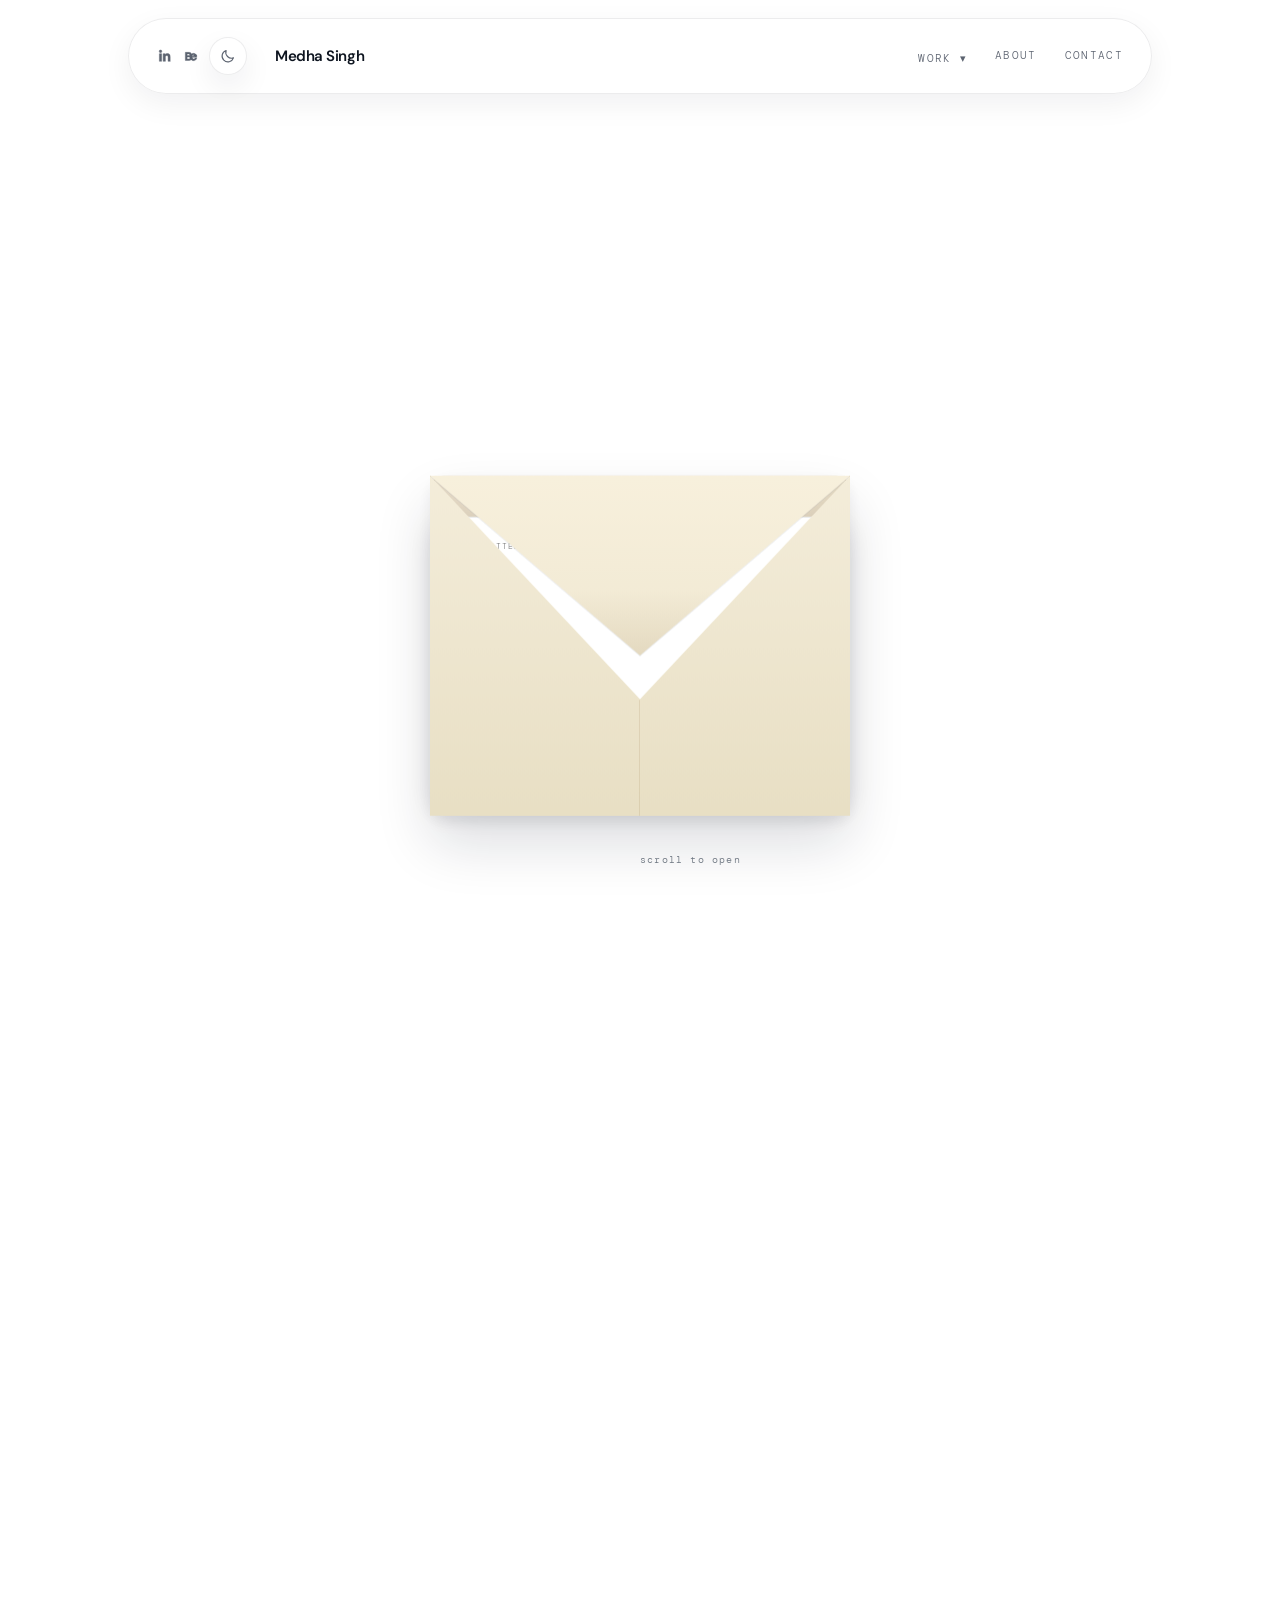
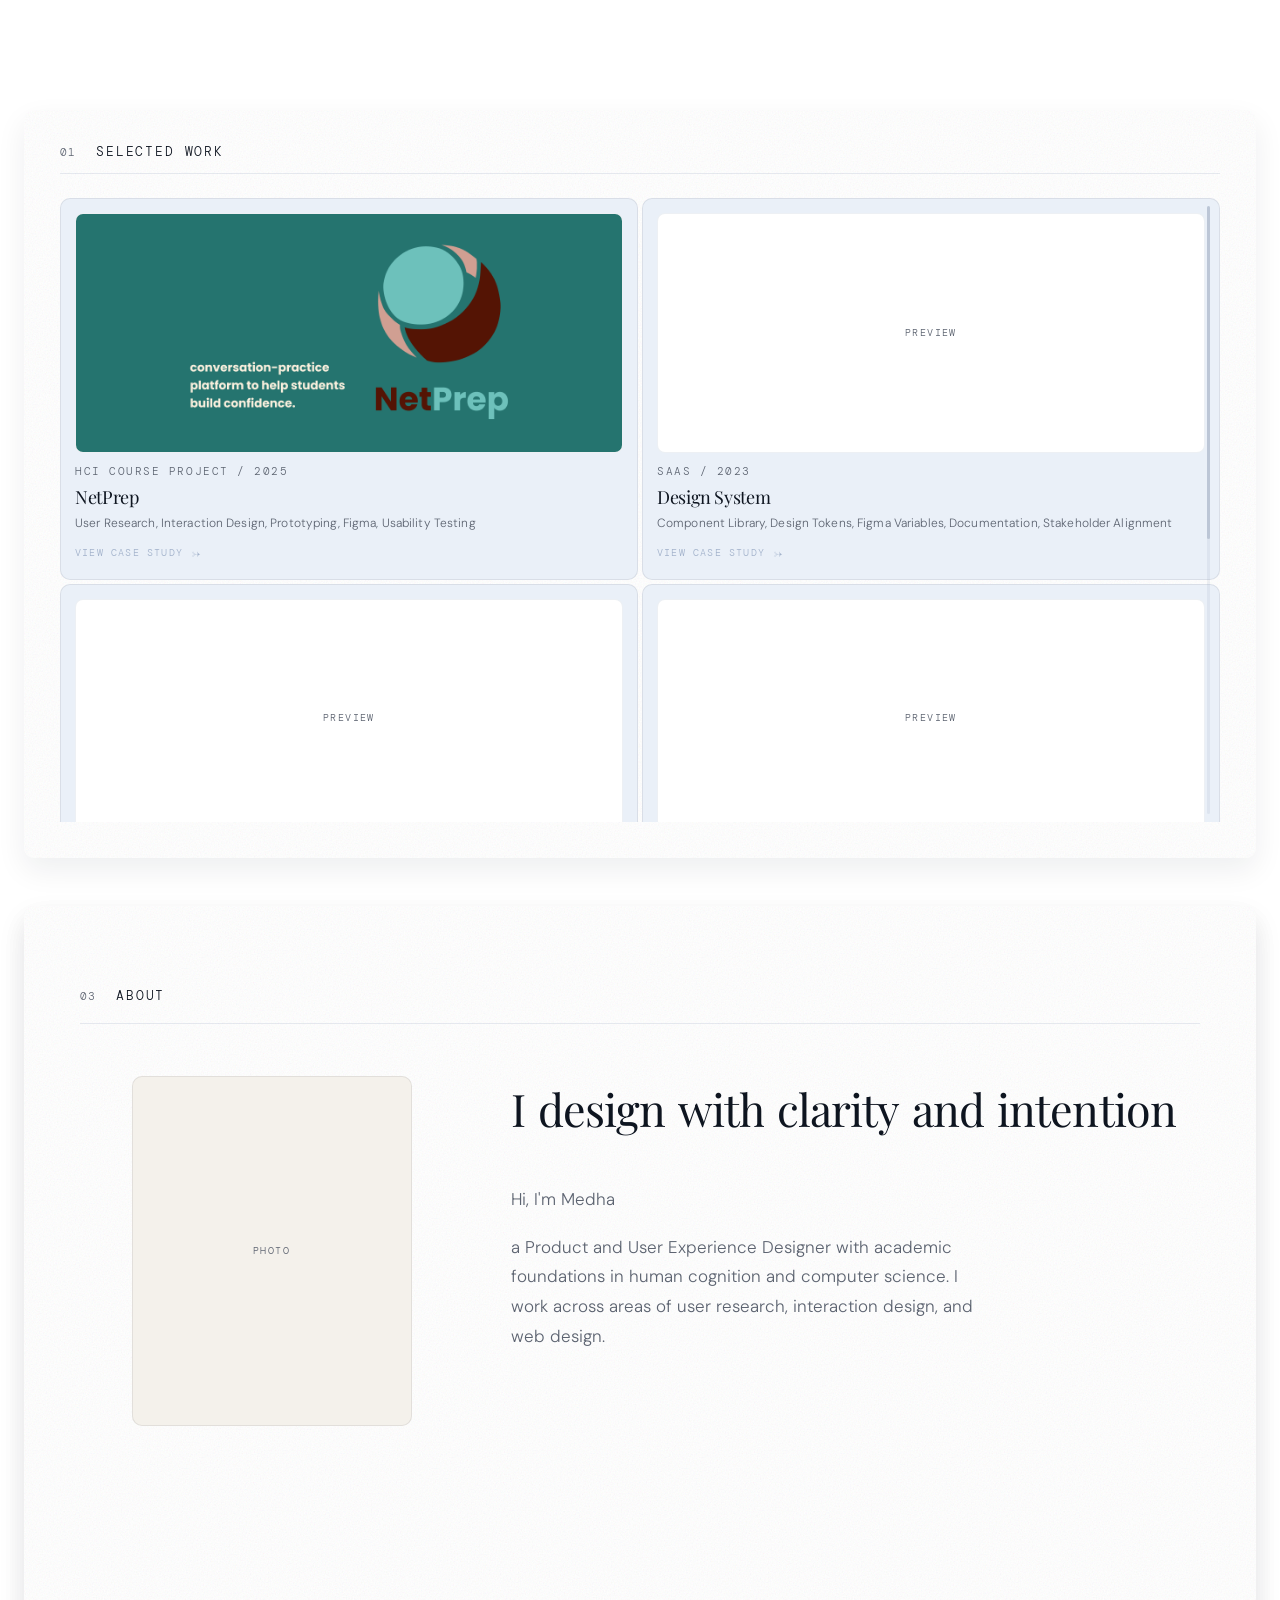
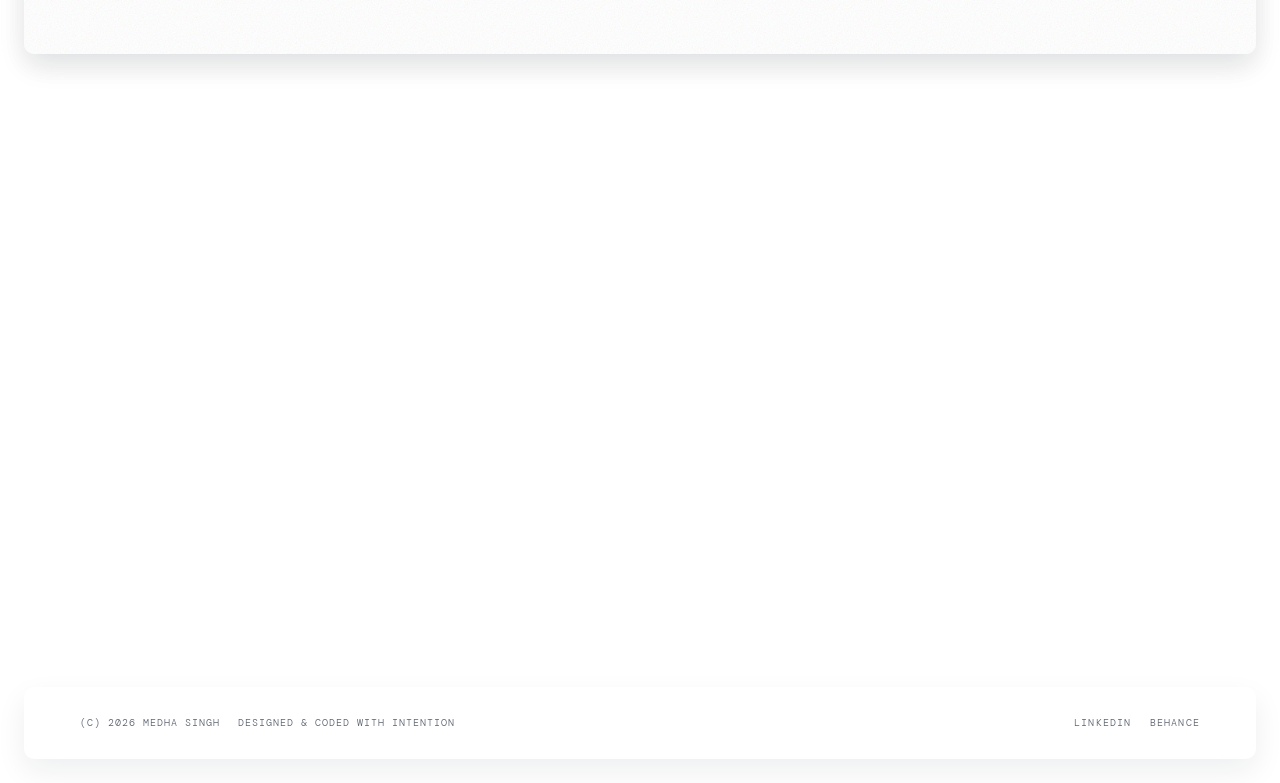
==== commit bba075c2: "new" ====
--- a/index.html
+++ b/index.html
@@ -3,7 +3,7 @@
   <head>
     <meta charset="UTF-8" />
     <meta name="viewport" content="width=device-width, initial-scale=1.0" />
-    <title>Medha Singh — Product Designer</title>
+    <title>Medha Singh</title>
     <meta name="description" content="Portfolio of Medha Singh — UX designer and HCI researcher specialising in interaction design, AI experiences, and design systems." />
     <meta property="og:title" content="Medha Singh — Product Designer" />
     <meta property="og:description" content="UX designer and HCI researcher specialising in interaction design, AI experiences, and design systems." />
--- a/portfolio.css
+++ b/portfolio.css
@@ -1,4 +1,4 @@
-@import url("https://fonts.googleapis.com/css2?family=Cormorant+Garamond:ital,wght@0,300;0,400;1,300&family=DM+Mono:wght@300;400&family=Inter:wght@400;500;600;700&display=swap");
+@import url("https://fonts.googleapis.com/css2?family=DM+Mono:wght@300;400&family=DM+Sans:wght@300;400;500;600&family=Playfair+Display:ital,wght@0,400;0,700;1,400;1,700&display=swap");
 
 *,
 *::before,
@@ -9,19 +9,30 @@
 }
 
 :root {
-  --serif: "Cormorant Garamond", Georgia, serif;
+  --serif: "Playfair Display", Georgia, serif;
   --mono: "DM Mono", monospace;
-  --sans: "Inter", "Avenir Next", sans-serif;
+  --sans: "DM Sans", "Avenir Next", sans-serif;
 }
 
 html {
   scroll-behavior: smooth;
+  min-height: 100%;
 }
 
 body {
+  min-height: 100%;
   font-family: var(--serif);
   font-weight: 300;
   line-height: 1.6;
+  background: var(--paper);
+}
+
+body.theme-light {
+  --paper: #ffffff;
+}
+
+body.theme-dark {
+  --paper: #0b1220;
 }
 
 p {
@@ -212,7 +223,7 @@
   margin-right: 0.28em;
   overflow: hidden;
   vertical-align: baseline;
-  padding-bottom: 0.1em;
+  padding-bottom: 0.28em;
 }
 
 .type-reveal-char {
@@ -458,7 +469,19 @@
   min-height: 100vh;
   flex-direction: column;
   justify-content: flex-end;
-  padding: 0 56px 88px;
+  padding: 0 min(200px, 14vw) 88px;
+}
+
+.hero::before {
+  content: "";
+  position: absolute;
+  inset: 0;
+  background-image: url("data:image/svg+xml,%3Csvg xmlns='http://www.w3.org/2000/svg' width='250' height='250'%3E%3Cfilter id='n'%3E%3CfeTurbulence type='fractalNoise' baseFrequency='0.72' numOctaves='4' stitchTiles='stitch'/%3E%3C/filter%3E%3Crect width='250' height='250' filter='url(%23n)' opacity='1'/%3E%3C/svg%3E");
+  background-repeat: repeat;
+  background-size: 250px 250px;
+  opacity: 0.12;
+  pointer-events: none;
+  z-index: 0;
 }
 
 .hero-main {
@@ -467,7 +490,7 @@
   flex-direction: column;
   align-items: flex-start;
   justify-content: flex-end;
-  gap: 28px;
+  gap: 24px;
 }
 
 .hero-glow {
@@ -475,12 +498,19 @@
   inset: 0;
   background: none;
   pointer-events: none;
+  z-index: 1;
+}
+
+.hero-main,
+.hero-scroll {
+  position: relative;
+  z-index: 1;
 }
 
 .hero-copy {
   position: relative;
   flex: 1 1 auto;
-  max-width: 900px;
+  width: 100%;
 }
 
 .hero-label {
@@ -489,23 +519,20 @@
   animation: fadeUp 0.8s 0.1s both;
 }
 
-.hero-title {
-  display: block;
-  margin-bottom: 22px;
+.hero-greeting {
+  margin-bottom: 14px;
   color: var(--accent);
-  font-family: var(--serif);
-  font-size: clamp(52px, 7vw, 92px);
-  font-weight: 400;
-  line-height: 0.96;
-  letter-spacing: -0.04em;
-  padding-bottom: 0.1em;
+  font-family: var(--sans);
+  font-size: clamp(22px, 2vw, 28px);
+  font-weight: 600;
+  animation: fadeUp 0.8s 0.25s both;
 }
 
 .hero-summary {
-  max-width: 520px;
+  max-width: 100%;
   color: var(--ink);
   font-family: var(--sans);
-  font-size: clamp(14px, 1.35vw, 18px);
+  font-size: clamp(14px, 1.2vw, 16px);
   font-weight: 400;
   line-height: 1.5;
   letter-spacing: -0.01em;
@@ -513,14 +540,14 @@
 }
 
 .bio-intro {
-  margin-top: 18px;
+  margin-top: 12px;
   max-width: 100%;
 }
 
 .bio-intro-line {
   font-family: var(--sans);
   color: var(--muted);
-  font-size: clamp(12px, 0.95vw, 14px);
+  font-size: clamp(14px, 1.2vw, 16px);
   font-weight: 400;
   line-height: 1.5;
   letter-spacing: -0.01em;
@@ -565,23 +592,21 @@
   border-radius: 3px;
   background: rgba(14, 21, 32, 0.06);
   color: var(--ink);
-  border: 1px solid rgba(14, 21, 32, 0.1);
+  border: none;
   box-shadow: none;
   padding: 0.08em 0.36em;
-  transition: background 0.18s ease, border-color 0.18s ease;
+  transition: background 0.18s ease;
 }
 
 .theme-dark .bio-chip-label {
   background: rgba(255, 255, 255, 0.1);
   color: var(--ink);
-  border-color: rgba(255, 255, 255, 0.15);
 }
 
 .bio-chip:hover .bio-chip-label,
 .bio-chip.is-active .bio-chip-label {
   background: rgba(29, 63, 119, 0.09);
   color: var(--accent);
-  border-color: rgba(29, 63, 119, 0.18);
   box-shadow: none;
 }
 
@@ -634,29 +659,33 @@
   display: inline-flex;
   align-items: center;
   justify-content: center;
-  border: 1px solid rgba(160, 138, 96, 0.28);
+  border: none;
   border-radius: 2px;
-  background: #f8f3e8;
-  color: var(--ink);
-  padding: 14px 26px;
+  background: #f9f3a8;
+  color: #2a2200;
+  padding: 28px 42px;
   font-family: var(--sans);
-  font-size: 11px;
-  font-weight: 500;
-  letter-spacing: 0.06em;
+  font-size: 13px;
+  font-weight: 600;
+  letter-spacing: 0.08em;
   text-transform: uppercase;
-  box-shadow: 3px 4px 12px rgba(0, 0, 0, 0.1), inset 0 1px 0 rgba(255, 255, 255, 0.7);
+  box-shadow: 2px 3px 6px rgba(0, 0, 0, 0.1);
+  transform: rotate(-5deg);
+  transform-origin: center center;
   transition: box-shadow 0.22s ease, transform 0.22s ease;
 }
 
 .hero-cta:hover {
-  transform: translateX(3px);
-  box-shadow: 5px 6px 18px rgba(0, 0, 0, 0.14), inset 0 1px 0 rgba(255, 255, 255, 0.7);
+  transform: rotate(-5deg) translateY(-2px);
+  box-shadow: 2px 5px 10px rgba(0, 0, 0, 0.13);
 }
 
 .hero-stats {
   display: flex;
   flex-wrap: wrap;
   align-items: center;
+  justify-content: flex-end;
+  width: 100%;
   gap: 8px 18px;
   animation: fadeUp 0.8s 0.9s both;
 }
@@ -664,10 +693,10 @@
 .hero-proof-item {
   position: relative;
   color: var(--muted);
-  font-family: var(--sans);
-  font-size: 14px;
-  font-weight: 500;
-  letter-spacing: -0.01em;
+  font-family: var(--mono);
+  font-size: 13px;
+  font-weight: 400;
+  letter-spacing: 0.04em;
 }
 
 .hero-proof-item:not(:last-child)::after {
@@ -755,6 +784,25 @@
   inset: 0;
   display: flex;
   flex-direction: column;
+}
+
+.stack-panel::before {
+  content: "";
+  position: absolute;
+  inset: 0;
+  background-image: url("data:image/svg+xml,%3Csvg xmlns='http://www.w3.org/2000/svg' width='250' height='250'%3E%3Cfilter id='n'%3E%3CfeTurbulence type='fractalNoise' baseFrequency='0.72' numOctaves='4' stitchTiles='stitch'/%3E%3C/filter%3E%3Crect width='250' height='250' filter='url(%23n)' opacity='1'/%3E%3C/svg%3E");
+  background-repeat: repeat;
+  background-size: 250px 250px;
+  opacity: 0.1;
+  pointer-events: none;
+  border-radius: inherit;
+  z-index: 0;
+}
+
+.stack-panel > * {
+  position: relative;
+  z-index: 1;
+}
   transform-origin: center top;
   will-change: transform, box-shadow;
 }
@@ -787,8 +835,22 @@
 
 .stack-panel-about .stack-panel-body {
   overflow-y: auto;
-  scrollbar-width: none;
+  scrollbar-width: thin;
+  scrollbar-color: rgba(148, 163, 184, 0.35) transparent;
   padding-right: 8px;
+}
+
+.stack-panel-about .stack-panel-body::-webkit-scrollbar {
+  width: 3px;
+}
+
+.stack-panel-about .stack-panel-body::-webkit-scrollbar-track {
+  background: transparent;
+}
+
+.stack-panel-about .stack-panel-body::-webkit-scrollbar-thumb {
+  background: rgba(148, 163, 184, 0.35);
+  border-radius: 999px;
 }
 
 .stack-panel-about .stack-panel-body::-webkit-scrollbar {
@@ -819,13 +881,33 @@
 }
 
 .stack-panel-body-scroll {
-  overflow: hidden;
-  scrollbar-width: none;
-  overscroll-behavior: contain;
-}
-
-.stack-panel-body-scroll::-webkit-scrollbar {
-  display: none;
+  overflow: clip;
+}
+
+.stack-panel-body-inner {
+  will-change: transform;
+}
+
+.stack-scrollbar {
+  position: absolute;
+  right: 10px;
+  top: 8px;
+  bottom: 8px;
+  width: 3px;
+  background: rgba(148, 163, 184, 0.15);
+  border-radius: 999px;
+  pointer-events: none;
+}
+
+.stack-scrollbar-thumb {
+  position: absolute;
+  left: 0;
+  right: 0;
+  top: 0;
+  height: 40px;
+  background: rgba(148, 163, 184, 0.45);
+  border-radius: 999px;
+  transition: opacity 0.2s ease;
 }
 
 .stack-panel-body-scroll .project-grid {
@@ -838,32 +920,34 @@
 .stack-panel-work .project-card {
   height: 100%;
   min-height: 0;
-  padding: 20px;
+  padding: 14px;
 }
 
 .stack-panel-work .project-card-preview {
-  margin-bottom: 12px;
-  aspect-ratio: 16 / 10.1;
+  margin-bottom: 10px;
+  aspect-ratio: 16 / 7;
 }
 
 .stack-panel-work .project-card-title {
-  margin-bottom: 8px;
-  font-size: 23px;
+  margin-bottom: 6px;
+  font-size: 18px;
 }
 
 .stack-panel-work .project-card-copy {
-  font-size: 14px;
-  line-height: 1.55;
+  font-size: 13px;
+  line-height: 1.5;
 }
 
 .stack-panel-work .project-card-link {
-  margin-top: 14px;
+  margin-top: 10px;
 }
 
 .page-shell {
+  width: min(80vw, 1240px);
+  min-height: calc(100vh - 48px);
   padding-top: 120px;
   padding-bottom: 80px;
-  margin: 24px;
+  margin: 24px auto;
   border-radius: var(--radius-block);
   background: var(--surface);
   box-shadow: var(--shadow-card);
@@ -954,15 +1038,14 @@
 }
 
 .project-card-preview {
+  position: relative;
   width: 100%;
   aspect-ratio: 16 / 9;
   margin-bottom: 28px;
   overflow: hidden;
-  padding: clamp(18px, 2.2vw, 24px);
   background: #ffffff;
   border: 1px solid rgba(29, 63, 119, 0.08);
   border-radius: calc(var(--radius-block) - 2px);
-  transition: opacity 0.3s ease;
 }
 
 .project-card-preview-image,
@@ -995,8 +1078,30 @@
   transition: transform 0.45s cubic-bezier(.16, 1, .3, 1);
 }
 
-.project-card:hover .project-card-preview {
-  opacity: 0.75;
+.project-card-overlay {
+  position: absolute;
+  inset: 0;
+  display: flex;
+  align-items: center;
+  justify-content: center;
+  padding: 28px;
+  background: rgba(29, 63, 119, 0.75);
+  opacity: 0;
+  transition: opacity 0.3s ease;
+  border-radius: inherit;
+}
+
+.project-card-overlay-text {
+  color: #ffffff;
+  font-family: var(--sans);
+  font-size: 14px;
+  font-weight: 400;
+  line-height: 1.6;
+  text-align: center;
+}
+
+.project-card:hover .project-card-overlay {
+  opacity: 1;
 }
 
 .project-card:hover .project-card-preview-image {
@@ -1016,10 +1121,31 @@
   letter-spacing: -0.02em;
 }
 
+.project-card-methods {
+  margin-top: 6px;
+  color: var(--muted);
+  font-family: var(--sans);
+  font-size: 12px;
+  line-height: 1.5;
+  letter-spacing: 0.01em;
+}
+
 .project-card-copy {
+  display: none;
   color: var(--muted);
   font-size: 14px;
   line-height: 1.65;
+}
+
+@media (hover: none) {
+  .project-card-overlay {
+    display: none;
+  }
+
+  .project-card-copy {
+    display: block;
+    margin-top: 12px;
+  }
 }
 
 .project-card-link {
@@ -1192,8 +1318,8 @@
 
 .detail-layout {
   display: grid;
-  grid-template-columns: 240px minmax(0, 1fr);
-  gap: 84px;
+  grid-template-columns: 160px minmax(0, 1fr);
+  gap: 56px;
   align-items: start;
 }
 
@@ -1254,10 +1380,10 @@
 .detail-title {
   margin-bottom: 28px;
   max-width: 980px;
-  font-family: var(--sans);
+  font-family: var(--serif);
   font-size: clamp(52px, 7.5vw, 96px);
-  line-height: 0.98;
-  letter-spacing: -0.05em;
+  line-height: 1.0;
+  letter-spacing: -0.02em;
 }
 
 .detail-subtitle {
@@ -1295,12 +1421,13 @@
 }
 
 .detail-overview {
-  max-width: 840px;
-  color: var(--ink);
-  font-family: var(--serif);
-  font-size: clamp(24px, 2.7vw, 34px);
-  line-height: 1.35;
-  letter-spacing: -0.02em;
+  max-width: 680px;
+  color: var(--muted);
+  font-family: var(--sans);
+  font-size: clamp(15px, 1.2vw, 17px);
+  font-weight: 400;
+  line-height: 1.75;
+  letter-spacing: -0.01em;
 }
 
 .detail-main-structured {
@@ -1963,7 +2090,7 @@
   }
 
   .bio-intro-line {
-    font-size: clamp(14px, 2.2vw, 17px);
+    font-size: clamp(16px, 2.4vw, 19px);
     line-height: 2.05;
   }
 
@@ -2076,6 +2203,12 @@
   .site-footer {
     padding-left: 24px;
     padding-right: 24px;
+  }
+
+  .page-shell {
+    width: auto;
+    margin-left: 24px;
+    margin-right: 24px;
   }
 
   .site-nav {
@@ -2124,6 +2257,7 @@
   .content-section,
   .page-shell,
   .site-footer {
+    width: auto;
     margin-left: 16px;
     margin-right: 16px;
     margin-bottom: 16px;
@@ -2152,11 +2286,6 @@
     max-width: 100%;
   }
 
-  .hero-title {
-    font-size: clamp(38px, 11vw, 54px);
-    line-height: 1.02;
-    margin-bottom: 16px;
-  }
 
   .hero-summary {
     max-width: 100%;
@@ -2173,7 +2302,7 @@
   }
 
   .hero-clip-note {
-    margin-left: -56px;
+    margin-left: -24px;
   }
 
   .site-footer-meta,
@@ -2195,7 +2324,7 @@
   }
 
   .bio-intro-line {
-    font-size: clamp(14px, 4.1vw, 17px);
+    font-size: clamp(15px, 4.3vw, 18px);
     line-height: 1.6;
   }
 
@@ -2204,7 +2333,7 @@
   }
 
   .hero-proof-item {
-    font-size: 13px;
+    font-size: 14px;
   }
 
   .contact-modal {
--- a/hero-envelope.css
+++ b/hero-envelope.css
@@ -29,7 +29,7 @@
 
 .scroll-envelope {
   --envelope-width: min(420px, calc(100vw - 120px));
-  --envelope-height: 220px;
+  --envelope-height: 340px;
   --envelope-half-width: calc(var(--envelope-width) / 2);
   --envelope-half-height: calc(var(--envelope-height) / 2);
   --envelope-paper-inset: 4px;
@@ -106,7 +106,7 @@
   height: 100%;
   flex-direction: column;
   gap: 10px;
-  padding: 22px 24px 20px;
+  padding: 22px 48px 20px;
 }
 
 .scroll-envelope-letter-kicker {
@@ -118,13 +118,13 @@
 }
 
 .scroll-envelope-letter-line {
-  max-width: 24ch;
+  max-width: 28ch;
   color: #111827;
   font-family: var(--sans);
-  font-size: clamp(13px, 1.35vw, 17px);
-  font-weight: 500;
-  line-height: 1.38;
-  letter-spacing: -0.02em;
+  font-size: clamp(11px, 1.05vw, 14px);
+  font-weight: 400;
+  line-height: 1.45;
+  letter-spacing: -0.01em;
   opacity: clamp(0, calc((var(--letter-copy-progress) - var(--line-delay)) * 5), 1);
   clip-path: inset(0 calc((1 - clamp(0, calc((var(--letter-copy-progress) - var(--line-delay)) * 5), 1)) * 100%) 0 0);
   transform: translateY(calc(10px * (1 - clamp(0, calc((var(--letter-copy-progress) - var(--line-delay)) * 5), 1))));
@@ -370,10 +370,14 @@
 
   .scroll-envelope {
     --envelope-width: min(320px, calc(100vw - 72px));
-    --envelope-height: 170px;
+    --envelope-height: 260px;
     --envelope-paper-top: calc(var(--envelope-height) * 0.1);
     --envelope-paper-height: calc(var(--envelope-height) * 0.84);
     bottom: 92px;
+  }
+
+  .scroll-envelope-letter-content {
+    padding: 20px 32px 18px;
   }
 
   .hero-card {
@@ -395,12 +399,16 @@
 
   .scroll-envelope {
     --envelope-width: calc(100vw - 56px);
-    --envelope-height: 148px;
+    --envelope-height: 220px;
     --envelope-paper-top: calc(var(--envelope-height) * 0.1);
     --envelope-paper-height: calc(var(--envelope-height) * 0.84);
     bottom: 110px;
   }
 
+  .scroll-envelope-letter-content {
+    padding: 18px 24px 16px;
+  }
+
   .hero-card {
     width: calc(100vw - 24px);
     min-height: calc(100vh - 156px);
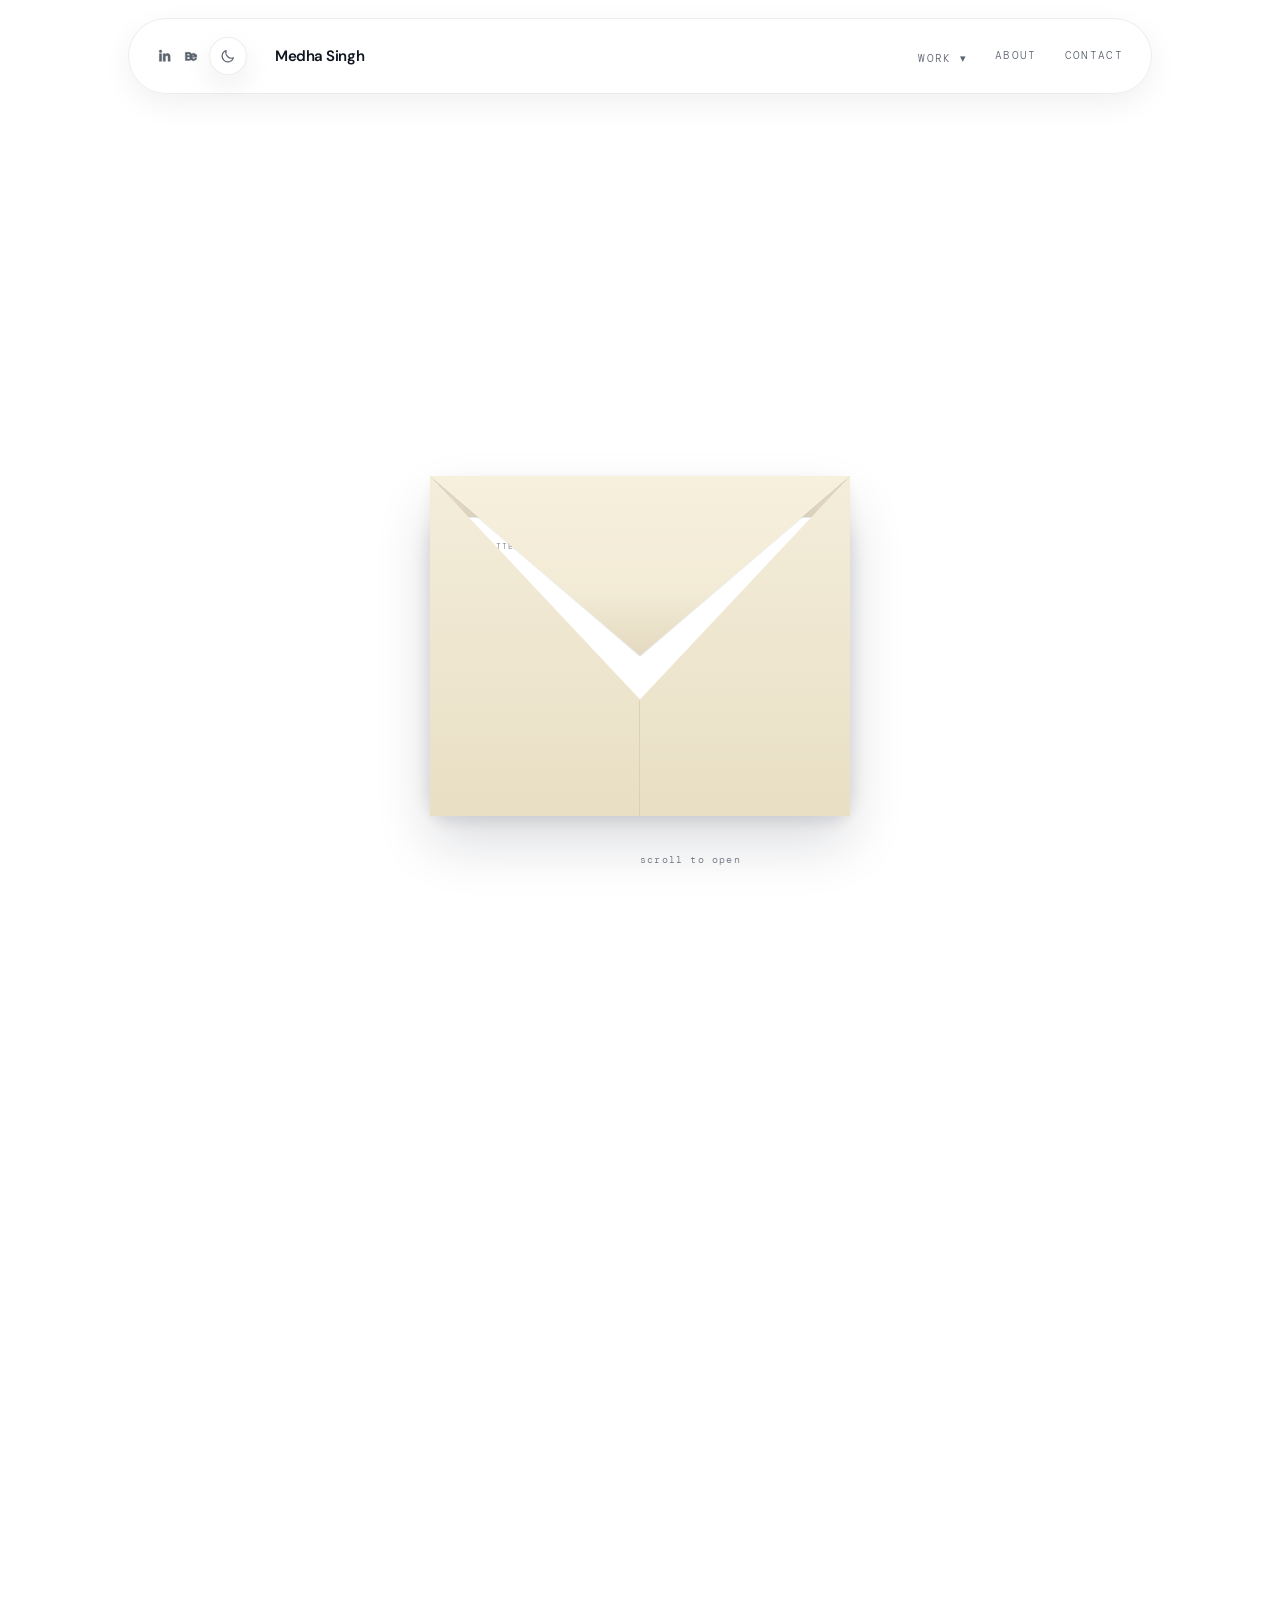
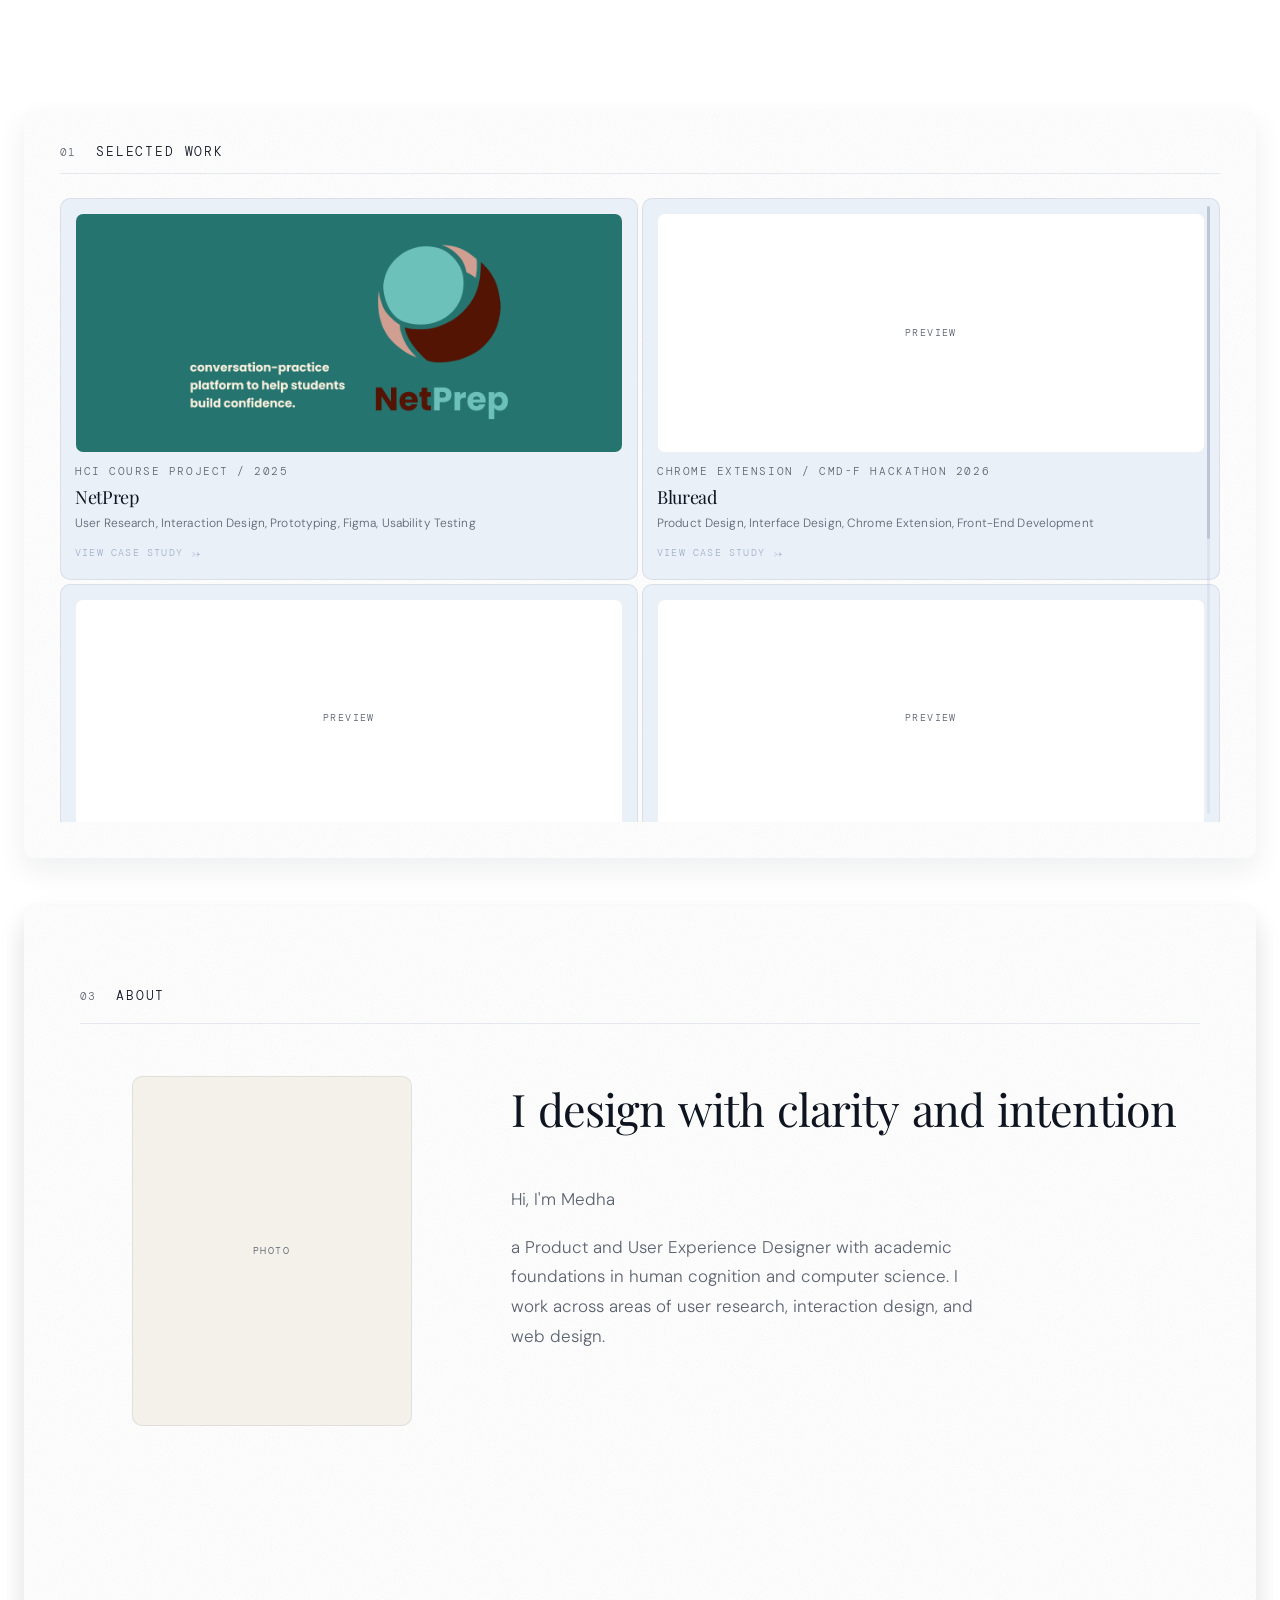
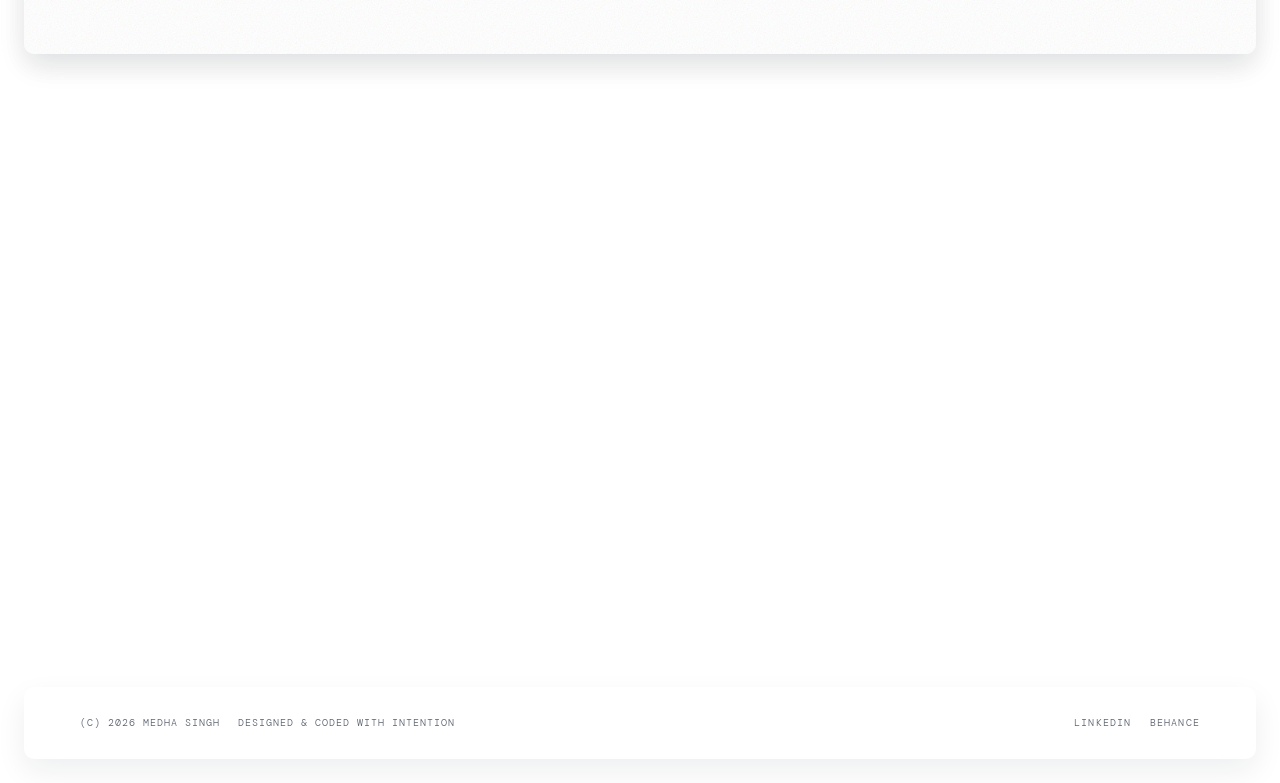
==== commit 1574731b: "Bluread Project added" ====
--- a/index.html
+++ b/index.html
@@ -16,6 +16,7 @@
   <body>
     <div id="app"></div>
     <script src="./projects/netprep.js"></script>
+    <script src="./projects/bluread.js"></script>
     <script src="./portfolio-data.js"></script>
     <script src="./portfolio-stack.js"></script>
     <script src="./portfolio-render.js"></script>
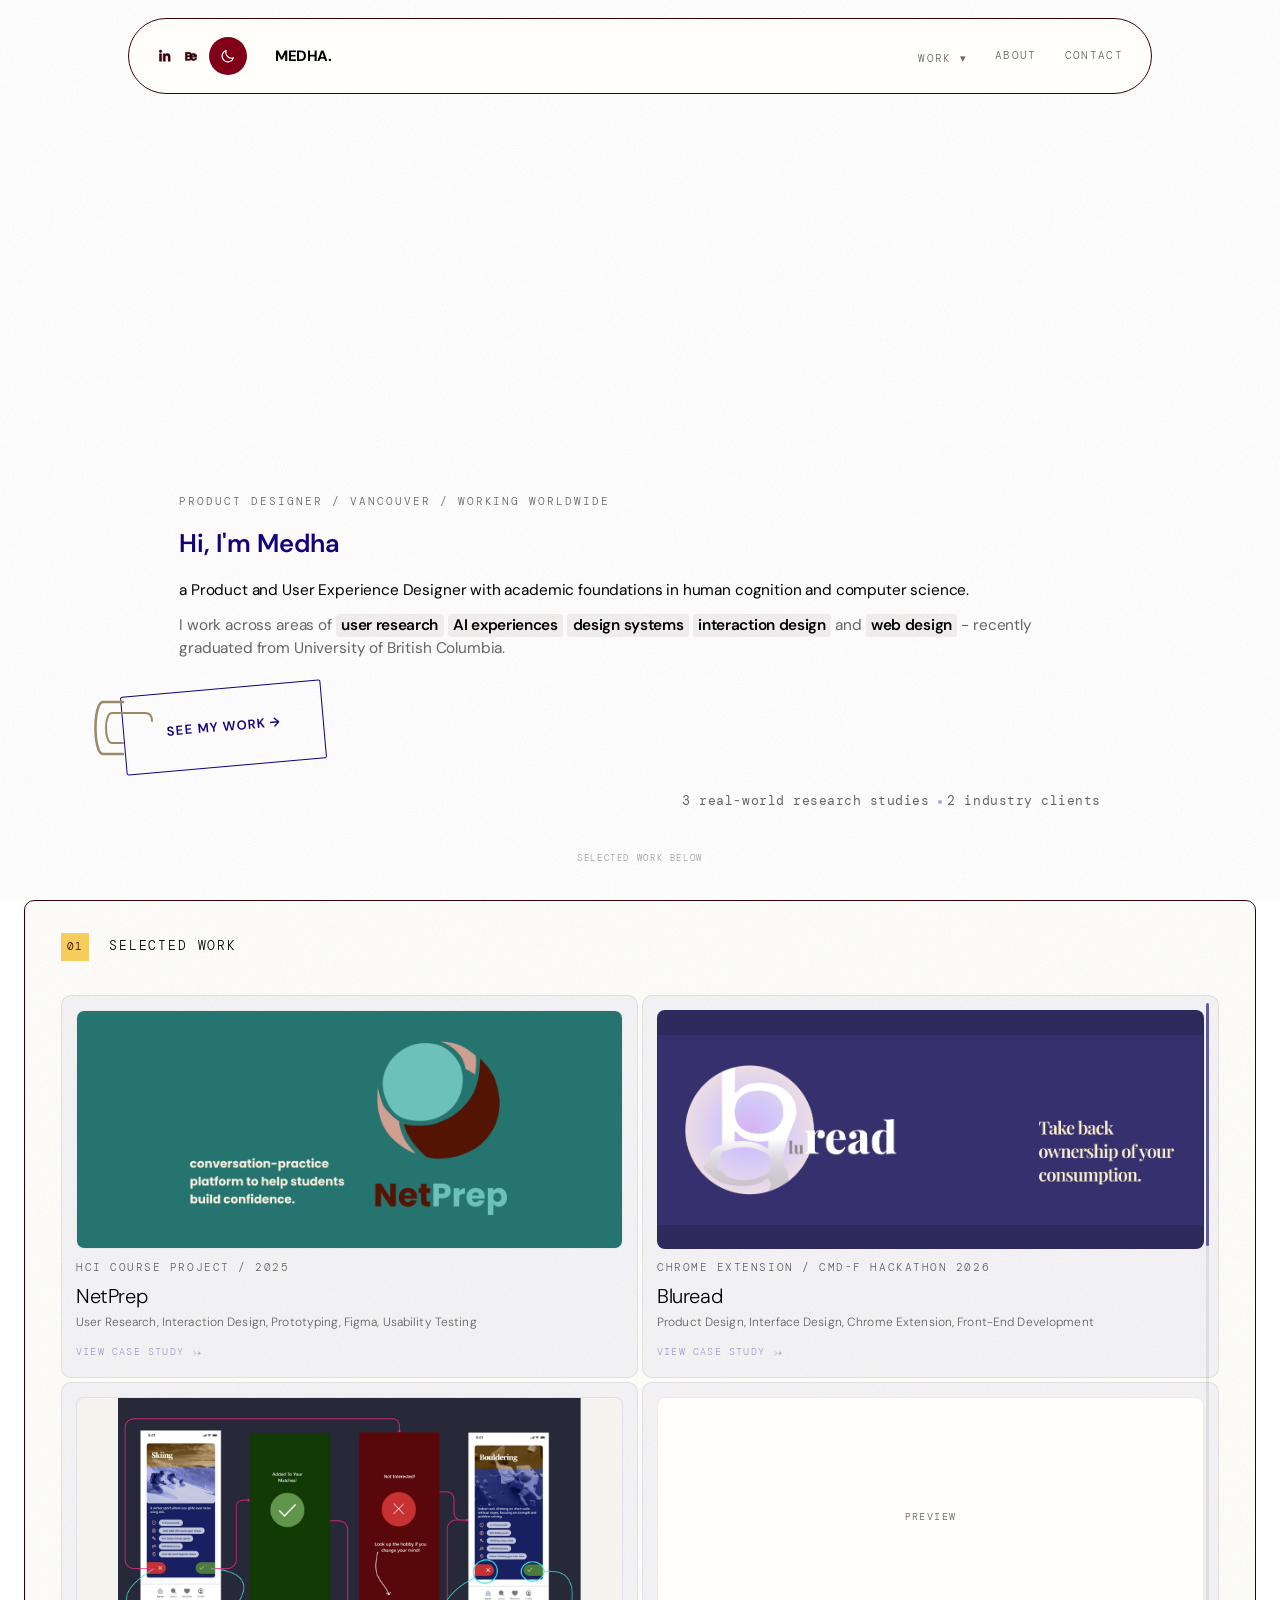
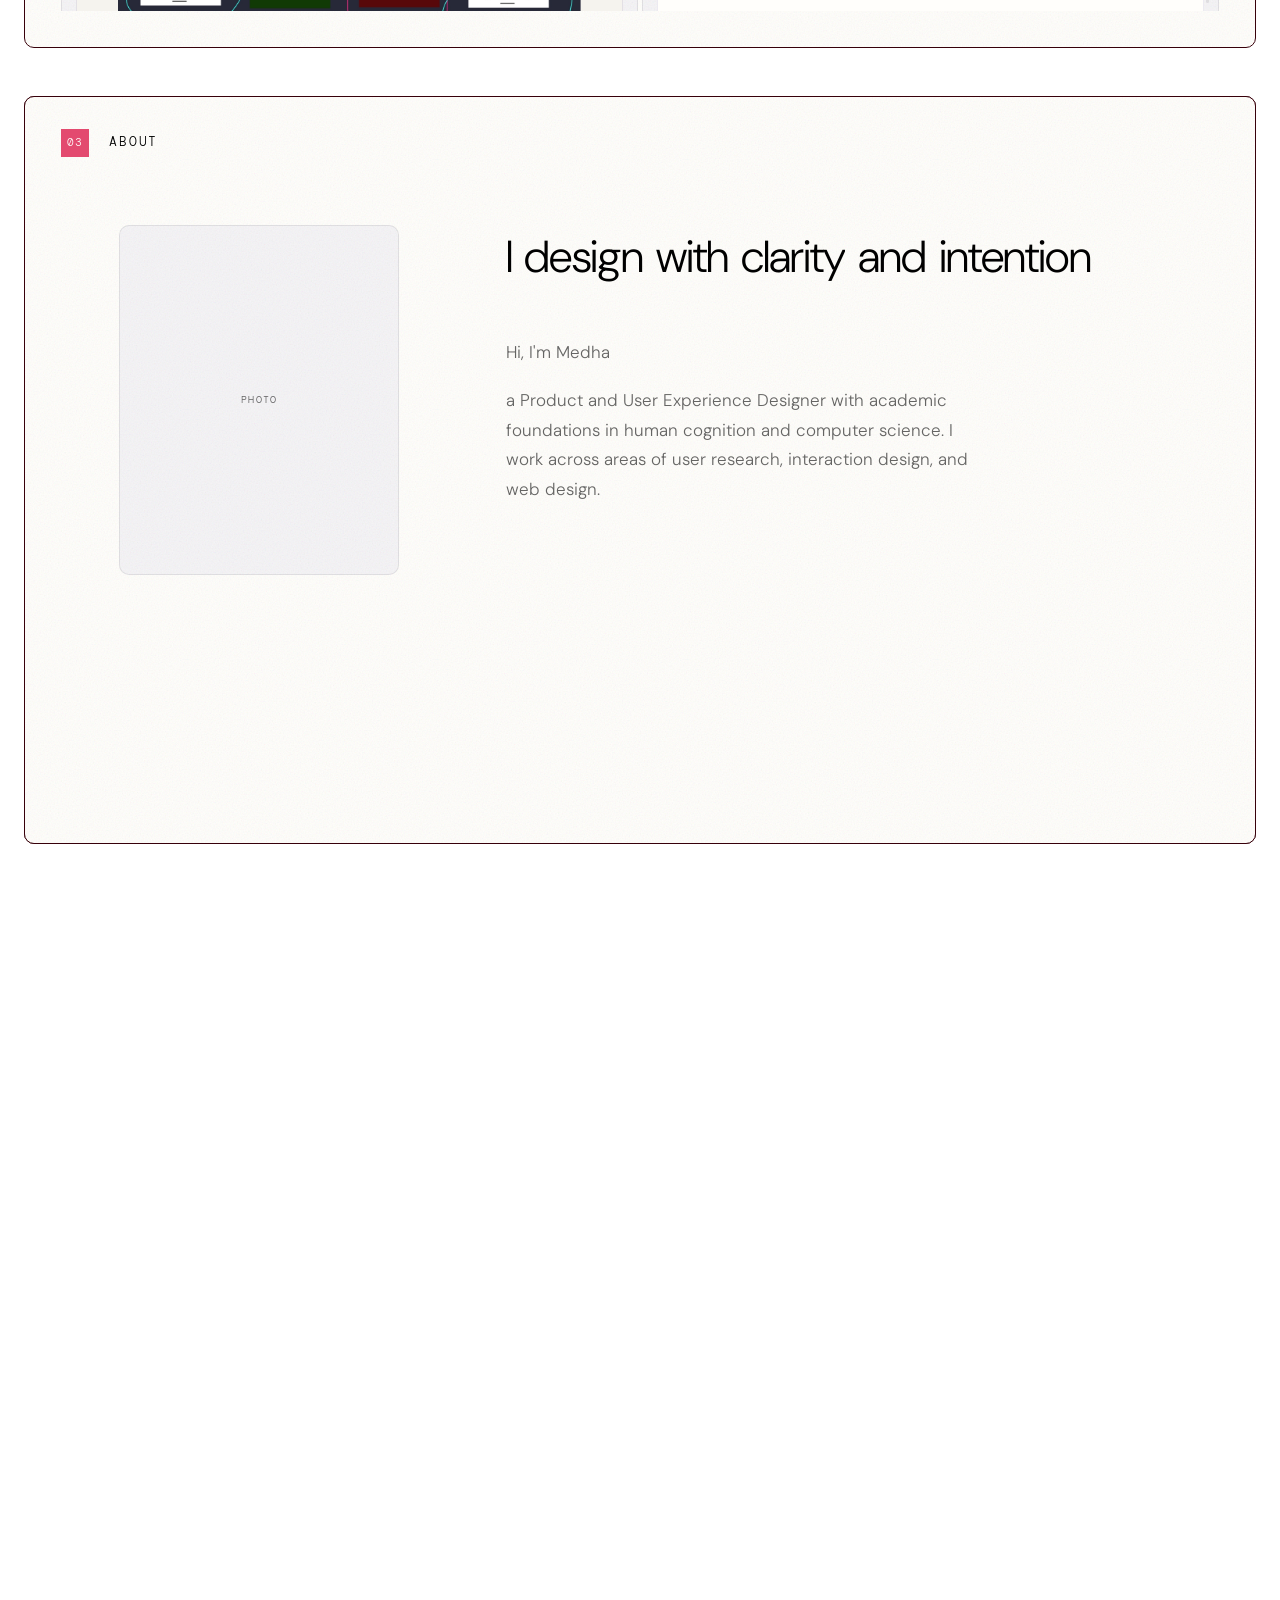
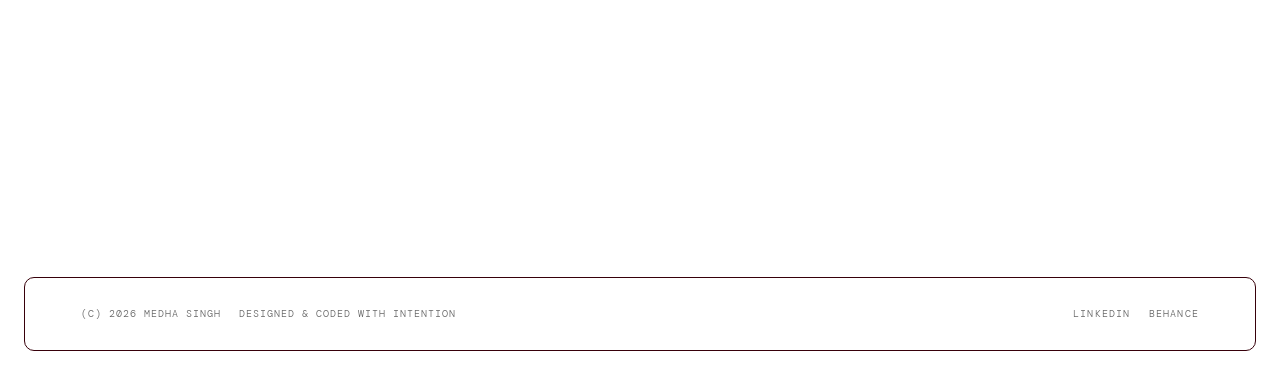
==== commit 2d195799: "SideQuest Project added" ====
--- a/index.html
+++ b/index.html
@@ -11,16 +11,15 @@
     <meta name="twitter:card" content="summary_large_image" />
     <link rel="icon" href="./assets/favicon.ico" />
     <link rel="stylesheet" href="./portfolio.css" />
-    <link rel="stylesheet" href="./hero-envelope.css" />
   </head>
   <body>
     <div id="app"></div>
     <script src="./projects/netprep.js"></script>
     <script src="./projects/bluread.js"></script>
+    <script src="./projects/sidequest.js"></script>
     <script src="./portfolio-data.js"></script>
     <script src="./portfolio-stack.js"></script>
     <script src="./portfolio-render.js"></script>
-    <script src="./hero-envelope.js"></script>
     <script src="./portfolio.js"></script>
   </body>
 </html>
--- a/portfolio.css
+++ b/portfolio.css
@@ -1,4 +1,4 @@
-@import url("https://fonts.googleapis.com/css2?family=DM+Mono:wght@300;400&family=DM+Sans:wght@300;400;500;600&family=Playfair+Display:ital,wght@0,400;0,700;1,400;1,700&display=swap");
+@import url("https://fonts.googleapis.com/css2?family=DM+Mono:wght@300;400&family=DM+Sans:wght@300;400;500;600;700&family=Playfair+Display:ital,wght@0,400;0,700;1,400;1,700&display=swap");
 
 *,
 *::before,
@@ -28,11 +28,11 @@
 }
 
 body.theme-light {
-  --paper: #ffffff;
+  --paper: #FFFFFF;
 }
 
 body.theme-dark {
-  --paper: #0b1220;
+  --paper: #37000A;
 }
 
 p {
@@ -68,34 +68,34 @@
 }
 
 .app-shell.theme-light {
-  --ink: #0e1520;
-  --paper: #ffffff;
-  --muted: #5c6370;
-  --accent: #1d3f77;
-  --rule: rgba(14, 21, 32, 0.08);
-  --nav-bg: rgba(255, 255, 255, 0.97);
-  --card-rule: rgba(29, 63, 119, 0.1);
-  --surface: #ffffff;
-  --surface-soft: #f4f1eb;
-  --surface-strong: #e8e2d6;
-  --shadow-soft: 0 18px 48px rgba(15, 23, 42, 0.1);
-  --shadow-card: 0 12px 30px rgba(15, 23, 42, 0.07);
+  --ink: #000000;
+  --paper: #FFFFFF;
+  --muted: rgba(0, 0, 0, 0.6);
+  --accent: #13007C;
+  --accent-soft: rgba(19, 0, 124, 0.6);
+  --rule: rgba(0, 0, 0, 0.08);
+  --nav-bg: rgba(255, 254, 251, 0.97);
+  --card-rule: rgba(19, 0, 124, 0.1);
+  --surface: #FFFFFF;
+  --surface-soft: rgba(19, 0, 124, 0.04);
+  --surface-strong: rgba(19, 0, 124, 0.08);
+  --stroke: #37000A;
   --radius-block: 10px;
 }
 
 .app-shell.theme-dark {
-  --ink: #f8fafc;
-  --paper: #0b1220;
-  --muted: #a8b3c7;
-  --accent: #8ea8d8;
-  --rule: rgba(148, 163, 184, 0.18);
-  --nav-bg: rgba(11, 18, 32, 0.9);
-  --card-rule: rgba(142, 168, 216, 0.12);
-  --surface: #101827;
-  --surface-soft: #162132;
-  --surface-strong: #1d2b40;
-  --shadow-soft: 0 20px 48px rgba(2, 6, 23, 0.32);
-  --shadow-card: 0 14px 32px rgba(2, 6, 23, 0.24);
+  --ink: #FFFEFB;
+  --paper: #37000A;
+  --muted: rgba(255, 254, 251, 0.6);
+  --accent: #04A777;
+  --accent-soft: rgba(4, 167, 119, 0.6);
+  --rule: rgba(255, 254, 251, 0.18);
+  --nav-bg: rgba(55, 0, 10, 0.9);
+  --card-rule: rgba(4, 167, 119, 0.12);
+  --surface: #1A1A1A;
+  --surface-soft: rgba(255, 254, 251, 0.06);
+  --surface-strong: rgba(255, 254, 251, 0.1);
+  --stroke: #37000A;
   --radius-block: 10px;
 }
 
@@ -161,10 +161,9 @@
 .dynaspot-ring {
   width: 16px;
   height: 16px;
-  background: rgba(234, 240, 248, 0.36);
-  border: 1px solid rgba(148, 163, 184, 0.18);
-  box-shadow: 0 6px 14px rgba(15, 23, 42, 0.08);
-  transition: transform 0.18s cubic-bezier(.16, 1, .3, 1), background 0.18s ease, box-shadow 0.18s ease, border-color 0.18s ease;
+  background: rgba(255, 254, 251, 0.36);
+  border: 1px solid var(--rule);
+  transition: transform 0.18s cubic-bezier(.16, 1, .3, 1), background 0.18s ease, border-color 0.18s ease;
 }
 
 .dynaspot-dot {
@@ -175,19 +174,18 @@
   height: 4px;
   border-radius: 999px;
   transform: translate(-50%, -50%);
-  background: rgba(17, 24, 39, 0.78);
+  background: rgba(55, 0, 10, 0.78);
   transition: transform 0.18s cubic-bezier(.16, 1, .3, 1), background 0.18s ease;
 }
 
 .dynaspot.is-hovering .dynaspot-ring {
   transform: translate(-50%, -50%) scale(2.6);
-  background: rgba(234, 240, 248, 0.42);
-  border-color: rgba(148, 163, 184, 0.22);
-  box-shadow: 0 8px 18px rgba(15, 23, 42, 0.1);
+  background: rgba(255, 254, 251, 0.42);
+  border-color: var(--accent-soft);
 }
 
 .dynaspot.is-hovering .dynaspot-dot {
-  background: rgba(17, 24, 39, 0.82);
+  background: rgba(55, 0, 10, 0.82);
 }
 
 .dynaspot.is-pressed .dynaspot-ring {
@@ -199,23 +197,21 @@
 }
 
 .theme-dark .dynaspot-ring {
-  background: rgba(248, 250, 252, 0.12);
-  border-color: rgba(226, 232, 240, 0.12);
-  box-shadow: 0 8px 18px rgba(2, 6, 23, 0.24);
+  background: rgba(255, 254, 251, 0.12);
+  border-color: rgba(255, 254, 251, 0.12);
 }
 
 .theme-dark .dynaspot-dot {
-  background: rgba(248, 250, 252, 0.92);
+  background: rgba(255, 254, 251, 0.92);
 }
 
 .theme-dark .dynaspot.is-hovering .dynaspot-ring {
-  background: rgba(248, 250, 252, 0.16);
-  border-color: rgba(226, 232, 240, 0.16);
-  box-shadow: 0 10px 20px rgba(2, 6, 23, 0.28);
+  background: rgba(255, 254, 251, 0.16);
+  border-color: var(--accent-soft);
 }
 
 .theme-dark .dynaspot.is-hovering .dynaspot-dot {
-  background: rgba(142, 168, 216, 0.96);
+  background: rgba(4, 167, 119, 0.96);
 }
 
 .type-reveal-word {
@@ -269,12 +265,11 @@
   justify-content: space-between;
   gap: 28px;
   padding: 18px 28px;
-  border: 1px solid var(--rule);
+  border: 1.5px solid var(--stroke);
   border-radius: 999px;
   background: var(--nav-bg);
   backdrop-filter: blur(16px);
   transform: translateX(-50%);
-  box-shadow: 0 10px 30px rgba(15, 23, 42, 0.06);
 }
 
 .site-nav-tools {
@@ -291,7 +286,7 @@
   color: var(--ink);
   font-family: var(--sans);
   font-size: 15px;
-  font-weight: 600;
+  font-weight: 700;
   letter-spacing: -0.03em;
   text-transform: none;
   white-space: nowrap;
@@ -352,7 +347,6 @@
   border: 1px solid var(--rule);
   border-radius: var(--radius-block);
   background: var(--surface);
-  box-shadow: var(--shadow-soft);
   animation: fadeIn 0.15s ease;
 }
 
@@ -427,12 +421,27 @@
   height: 38px;
   padding: 0;
   color: var(--muted);
-  box-shadow: var(--shadow-card);
 }
 
 .theme-toggle:hover {
   border-color: var(--accent);
   color: var(--accent);
+}
+
+.theme-light .theme-toggle {
+  border: none;
+  background: #800017;
+  color: var(--paper);
+}
+
+.theme-light .theme-toggle:hover {
+  border: none;
+  color: var(--paper);
+}
+
+.theme-light .nav-social-link,
+.theme-light .nav-social-link:hover {
+  color: #37000A;
 }
 
 .theme-toggle-icon {
@@ -491,14 +500,6 @@
   align-items: flex-start;
   justify-content: flex-end;
   gap: 24px;
-}
-
-.hero-glow {
-  position: absolute;
-  inset: 0;
-  background: none;
-  pointer-events: none;
-  z-index: 1;
 }
 
 .hero-main,
@@ -590,7 +591,7 @@
   letter-spacing: -0.02em;
   text-transform: none;
   border-radius: 3px;
-  background: rgba(14, 21, 32, 0.06);
+  background: rgba(55, 0, 10, 0.06);
   color: var(--ink);
   border: none;
   box-shadow: none;
@@ -599,13 +600,13 @@
 }
 
 .theme-dark .bio-chip-label {
-  background: rgba(255, 255, 255, 0.1);
+  background: rgba(255, 254, 251, 0.1);
   color: var(--ink);
 }
 
 .bio-chip:hover .bio-chip-label,
 .bio-chip.is-active .bio-chip-label {
-  background: rgba(29, 63, 119, 0.09);
+  background: rgba(19, 0, 124, 0.09);
   color: var(--accent);
   box-shadow: none;
 }
@@ -659,25 +660,25 @@
   display: inline-flex;
   align-items: center;
   justify-content: center;
-  border: none;
+  border: 1.5px solid var(--accent);
   border-radius: 2px;
-  background: #f9f3a8;
-  color: #2a2200;
+  background: none;
+  color: var(--accent);
   padding: 28px 42px;
   font-family: var(--sans);
   font-size: 13px;
   font-weight: 600;
   letter-spacing: 0.08em;
   text-transform: uppercase;
-  box-shadow: 2px 3px 6px rgba(0, 0, 0, 0.1);
   transform: rotate(-5deg);
   transform-origin: center center;
-  transition: box-shadow 0.22s ease, transform 0.22s ease;
+  transition: background 0.22s ease, color 0.22s ease, transform 0.22s ease;
 }
 
 .hero-cta:hover {
   transform: rotate(-5deg) translateY(-2px);
-  box-shadow: 2px 5px 10px rgba(0, 0, 0, 0.13);
+  background: var(--accent);
+  color: var(--paper);
 }
 
 .hero-stats {
@@ -707,28 +708,18 @@
   width: 4px;
   height: 4px;
   border-radius: 999px;
-  background: rgba(29, 63, 119, 0.34);
+  background: rgba(19, 0, 124, 0.34);
   transform: translateY(-50%);
 }
 
 .theme-dark .hero-summary,
 .theme-dark .bio-intro-line,
 .theme-dark .hero-proof-item {
-  color: rgba(226, 232, 240, 0.82);
+  color: rgba(255, 254, 251, 0.82);
 }
 
 .theme-dark .hero-proof-item:not(:last-child)::after {
-  background: rgba(142, 168, 216, 0.4);
-}
-
-.theme-dark .hero-cta {
-  background: rgba(248, 243, 232, 0.12);
-  color: var(--ink);
-  border-color: rgba(200, 180, 130, 0.25);
-}
-
-.theme-dark .hero-cta:hover {
-  background: rgba(248, 243, 232, 0.2);
+  background: rgba(4, 167, 119, 0.4);
 }
 
 .hero-scroll {
@@ -755,10 +746,13 @@
 
 .content-section {
   margin: 0 24px 24px;
-  border-top: 0;
+  border: 1.5px solid var(--stroke);
   border-radius: var(--radius-block);
   background: var(--surface);
-  box-shadow: var(--shadow-card);
+}
+
+.theme-light .content-section {
+  background: #FFFEFB;
 }
 
 .content-section-skills {
@@ -829,6 +823,7 @@
 
 .stack-panel-about {
   z-index: 3;
+  padding: 32px 36px 36px;
   transform: translateY(calc(100% + var(--stack-panel-gap)));
   overflow: visible;
 }
@@ -836,7 +831,7 @@
 .stack-panel-about .stack-panel-body {
   overflow-y: auto;
   scrollbar-width: thin;
-  scrollbar-color: rgba(148, 163, 184, 0.35) transparent;
+  scrollbar-color: var(--accent-soft) transparent;
   padding-right: 8px;
 }
 
@@ -849,12 +844,8 @@
 }
 
 .stack-panel-about .stack-panel-body::-webkit-scrollbar-thumb {
-  background: rgba(148, 163, 184, 0.35);
+  background: var(--accent-soft);
   border-radius: 999px;
-}
-
-.stack-panel-about .stack-panel-body::-webkit-scrollbar {
-  display: none;
 }
 
 .stack-panel-about .about-grid {
@@ -894,7 +885,7 @@
   top: 8px;
   bottom: 8px;
   width: 3px;
-  background: rgba(148, 163, 184, 0.15);
+  background: var(--rule);
   border-radius: 999px;
   pointer-events: none;
 }
@@ -905,7 +896,7 @@
   right: 0;
   top: 0;
   height: 40px;
-  background: rgba(148, 163, 184, 0.45);
+  background: var(--accent-soft);
   border-radius: 999px;
   transition: opacity 0.2s ease;
 }
@@ -930,7 +921,6 @@
 
 .stack-panel-work .project-card-title {
   margin-bottom: 6px;
-  font-size: 18px;
 }
 
 .stack-panel-work .project-card-copy {
@@ -948,9 +938,9 @@
   padding-top: 120px;
   padding-bottom: 80px;
   margin: 24px auto;
+  border: 1px solid var(--rule);
   border-radius: var(--radius-block);
   background: var(--surface);
-  box-shadow: var(--shadow-card);
 }
 
 .page-shell-narrow {
@@ -969,13 +959,29 @@
   margin-bottom: 52px;
   padding-bottom: 16px;
   gap: 20px;
-  border-bottom: 1px solid var(--card-rule);
 }
 
 .section-header-index {
-  color: var(--muted);
+  display: inline-flex;
+  align-items: center;
+  justify-content: center;
+  min-width: 28px;
+  height: 28px;
+  padding: 0 6px;
+  color: #37000A;
+  background: #F7CE5B;
   font-size: 11px;
   letter-spacing: 0.1em;
+}
+
+.stack-panel-skills .section-header-index {
+  color: #FFFEFB;
+  background: #04A777;
+}
+
+.stack-panel-about .section-header-index {
+  color: #FFFEFB;
+  background: #E34A6F;
 }
 
 .section-header-title {
@@ -997,12 +1003,12 @@
   background: var(--surface-soft);
   padding: 40px;
   cursor: inherit;
-  transition: transform 0.4s cubic-bezier(.16, 1, .3, 1), box-shadow 0.3s ease, background 0.35s;
+  transition: transform 0.4s cubic-bezier(.16, 1, .3, 1), border-color 0.3s ease, background 0.35s;
 }
 
 .project-card:hover {
   transform: scale(0.965);
-  box-shadow: 0 0 0 1px rgba(29, 63, 119, 0.12), 0 16px 36px rgba(15, 23, 42, 0.1);
+  border-color: var(--accent-soft);
   background: var(--surface);
 }
 
@@ -1043,8 +1049,8 @@
   aspect-ratio: 16 / 9;
   margin-bottom: 28px;
   overflow: hidden;
-  background: #ffffff;
-  border: 1px solid rgba(29, 63, 119, 0.08);
+  background: var(--preview-stage-bg, #FFFEFB);
+  border: 1px solid rgba(19, 0, 124, 0.08);
   border-radius: calc(var(--radius-block) - 2px);
 }
 
@@ -1085,14 +1091,14 @@
   align-items: center;
   justify-content: center;
   padding: 28px;
-  background: rgba(29, 63, 119, 0.75);
+  background: rgba(19, 0, 124, 0.75);
   opacity: 0;
   transition: opacity 0.3s ease;
   border-radius: inherit;
 }
 
 .project-card-overlay-text {
-  color: #ffffff;
+  color: #FFFEFB;
   font-family: var(--sans);
   font-size: 14px;
   font-weight: 400;
@@ -1115,7 +1121,8 @@
 .project-card-title {
   margin-bottom: 12px;
   color: var(--ink);
-  font-size: 30px;
+  font-family: var(--sans);
+  font-size: 20px;
   font-weight: 300;
   line-height: 1.1;
   letter-spacing: -0.02em;
@@ -1207,7 +1214,6 @@
   border: 1px solid var(--rule);
   border-radius: var(--radius-block);
   background: var(--surface);
-  box-shadow: var(--shadow-card);
   padding: 5px 12px;
   color: var(--muted);
   font-family: var(--mono);
@@ -1233,17 +1239,15 @@
   font-size: 11px;
   letter-spacing: 0.14em;
   text-transform: uppercase;
-  box-shadow: var(--shadow-card);
-  transition: background 0.2s, color 0.2s, border-color 0.2s, transform 0.2s, box-shadow 0.2s;
+  transition: background 0.2s, color 0.2s, border-color 0.2s, transform 0.2s;
 }
 
 .skill-node:hover .skill-node-chip,
 .skill-node-chip.is-hovered {
   border-color: var(--accent);
   background: var(--accent);
-  color: #f8fafc;
+  color: #FFFEFB;
   transform: scale(1.05);
-  box-shadow: 0 10px 24px rgba(29, 63, 119, 0.24);
 }
 
 .skill-node:hover .skill-node-sub {
@@ -1268,6 +1272,7 @@
   display: block;
   margin-bottom: 28px;
   color: var(--ink);
+  font-family: var(--sans);
   font-size: clamp(28px, 3.5vw, 48px);
   font-weight: 300;
   line-height: 1.15;
@@ -1277,6 +1282,7 @@
 .about-copy {
   max-width: 480px;
   color: var(--muted);
+  font-family: var(--sans);
   font-size: 17px;
   line-height: 1.75;
 }
@@ -1298,12 +1304,10 @@
 .page-title,
 .detail-title {
   color: var(--ink);
+  font-family: var(--sans);
+  font-size: clamp(36px, 5vw, 64px);
   font-weight: 300;
   letter-spacing: -0.02em;
-}
-
-.page-title {
-  font-size: clamp(36px, 5vw, 64px);
 }
 
 .project-detail {
@@ -1380,10 +1384,7 @@
 .detail-title {
   margin-bottom: 28px;
   max-width: 980px;
-  font-family: var(--serif);
-  font-size: clamp(52px, 7.5vw, 96px);
-  line-height: 1.0;
-  letter-spacing: -0.02em;
+  line-height: 1.1;
 }
 
 .detail-subtitle {
@@ -1610,8 +1611,76 @@
   margin-top: 12px;
   color: var(--muted);
   font-family: var(--sans);
-  font-size: 13px;
+  font-size: 17px;
+  font-weight: 500;
   line-height: 1.6;
+}
+
+.case-study-text-full {
+  max-width: none;
+  margin-left: 0;
+}
+
+/* Stacked A/B comparison cards */
+.sq-ab-stack {
+  display: grid;
+  padding-right: 48px;
+  padding-bottom: 48px;
+}
+
+.sq-ab-card {
+  grid-area: 1 / 1;
+  position: relative;
+  border-radius: 10px;
+  overflow: hidden;
+  box-shadow: 0 4px 28px rgba(0, 0, 0, 0.12);
+  transition: transform 0.36s cubic-bezier(0.25, 0.1, 0.25, 1), box-shadow 0.36s ease;
+}
+
+.sq-ab-card img {
+  display: block;
+  width: 100%;
+  height: auto;
+  cursor: zoom-in;
+}
+
+.sq-ab-card-caption {
+  padding: 16px 22px 22px;
+  font-family: var(--sans);
+  font-size: 17px;
+  font-weight: 500;
+  line-height: 1.6;
+  color: var(--muted);
+  background: var(--surface, #FFFEFB);
+}
+
+.sq-ab-card-a {
+  z-index: 2;
+  transform: translate(0, 0);
+}
+
+.sq-ab-card-b {
+  z-index: 1;
+  transform: translate(48px, 48px);
+  cursor: pointer;
+}
+
+/* Flipped state: B on top, triggered by JS class toggle */
+.sq-ab-stack.sq-ab-flipped .sq-ab-card-a {
+  z-index: 1;
+  transform: translate(48px, 48px);
+  box-shadow: 0 2px 14px rgba(0, 0, 0, 0.07);
+  cursor: pointer;
+}
+
+.sq-ab-stack.sq-ab-flipped .sq-ab-card-b {
+  z-index: 2;
+  transform: translate(0, 0);
+  cursor: default;
+}
+
+.sq-ab-stack.sq-ab-flipped .sq-ab-card-b img {
+  cursor: zoom-in;
 }
 
 .case-study-embed {
@@ -1626,9 +1695,9 @@
   width: 100%;
   aspect-ratio: var(--case-study-embed-aspect, 16 / 9);
   overflow: hidden;
-  border: 1px solid rgba(29, 63, 119, 0.08);
+  border: 1px solid rgba(19, 0, 124, 0.08);
   border-radius: calc(var(--radius-block) + 2px);
-  background: #ffffff;
+  background: #FFFEFB;
 }
 
 .case-study-embed-content {
@@ -1701,7 +1770,7 @@
 .detail-section-copy {
   max-width: 820px;
   color: var(--ink);
-  font-family: var(--serif);
+  font-family: var(--sans);
   font-size: clamp(22px, 2.4vw, 30px);
   line-height: 1.55;
 }
@@ -1725,7 +1794,7 @@
   display: flex;
   align-items: center;
   justify-content: center;
-  background: rgba(8, 12, 20, 0.52);
+  background: rgba(55, 0, 10, 0.52);
   backdrop-filter: blur(14px);
   animation: fadeIn 0.2s ease;
 }
@@ -1737,7 +1806,6 @@
   border: 1px solid var(--rule);
   border-radius: var(--radius-block);
   background: var(--surface);
-  box-shadow: var(--shadow-soft);
   padding: 52px 52px 44px;
   animation: slideUp 0.3s cubic-bezier(.16, 1, .3, 1);
 }
@@ -1762,7 +1830,8 @@
 .contact-modal-title {
   margin-bottom: 36px;
   color: var(--ink);
-  font-size: 38px;
+  font-family: var(--sans);
+  font-size: clamp(36px, 5vw, 64px);
   font-weight: 300;
   line-height: 1.1;
   letter-spacing: -0.02em;
@@ -1780,7 +1849,7 @@
   display: flex;
   align-items: center;
   justify-content: center;
-  background: rgba(8, 12, 20, 0.78);
+  background: rgba(55, 0, 10, 0.78);
   backdrop-filter: blur(10px);
   animation: fadeIn 0.2s ease;
 }
@@ -1801,7 +1870,7 @@
 }
 
 .image-lightbox-zoom-label {
-  color: #f8fafc;
+  color: #FFFEFB;
   font-family: var(--mono);
   font-size: 11px;
   letter-spacing: 0.12em;
@@ -1810,7 +1879,7 @@
 
 .image-lightbox-hint {
   margin-left: 10px;
-  color: rgba(248, 250, 252, 0.68);
+  color: rgba(255, 254, 251, 0.68);
   font-size: 10px;
 }
 
@@ -1821,10 +1890,10 @@
 }
 
 .image-lightbox-button {
-  border: 1px solid rgba(255, 255, 255, 0.16);
+  border: 1px solid rgba(255, 254, 251, 0.16);
   border-radius: 999px;
-  background: rgba(15, 23, 42, 0.56);
-  color: #f8fafc;
+  background: rgba(55, 0, 10, 0.56);
+  color: #FFFEFB;
   min-width: 44px;
   height: 44px;
   padding: 0 16px;
@@ -1834,8 +1903,8 @@
 }
 
 .image-lightbox-button:hover {
-  border-color: rgba(142, 168, 216, 0.38);
-  color: #8ea8d8;
+  border-color: rgba(4, 167, 119, 0.38);
+  color: #04A777;
 }
 
 .image-lightbox-stage {
@@ -1845,9 +1914,9 @@
   align-items: center;
   justify-content: center;
   overflow: auto;
-  border: 1px solid rgba(255, 255, 255, 0.08);
+  border: 1px solid rgba(255, 254, 251, 0.08);
   border-radius: calc(var(--radius-block) + 4px);
-  background: rgba(7, 10, 18, 0.62);
+  background: rgba(55, 0, 10, 0.62);
   padding: 28px;
   cursor: grab;
 }
@@ -1898,10 +1967,9 @@
   gap: 18px;
   flex-wrap: wrap;
   margin: 0 24px 24px;
-  border-top: 0;
+  border: 1.5px solid var(--stroke);
   border-radius: var(--radius-block);
   background: var(--surface);
-  box-shadow: var(--shadow-card);
   padding: 28px 56px;
 }
 
@@ -2070,10 +2138,6 @@
     max-width: 240px;
   }
 
-  .stack-panel-about .about-title {
-    font-size: clamp(28px, 6vw, 42px);
-  }
-
   .site-footer {
     flex-direction: column;
     align-items: flex-start;
@@ -2105,12 +2169,7 @@
   }
 
   .detail-title {
-    font-size: clamp(40px, 12vw, 56px);
     margin-bottom: 20px;
-  }
-
-  .detail-overview {
-    font-size: clamp(20px, 6vw, 26px);
   }
 
   .case-study-section-body,
@@ -2170,11 +2229,10 @@
   }
 
   .stack-panel-about .about-photo {
-    max-width: 200px;
+    max-width: 100px;
   }
 
   .stack-panel-about .about-title {
-    font-size: clamp(24px, 9vw, 34px);
     line-height: 1.1;
     padding-top: 0;
   }
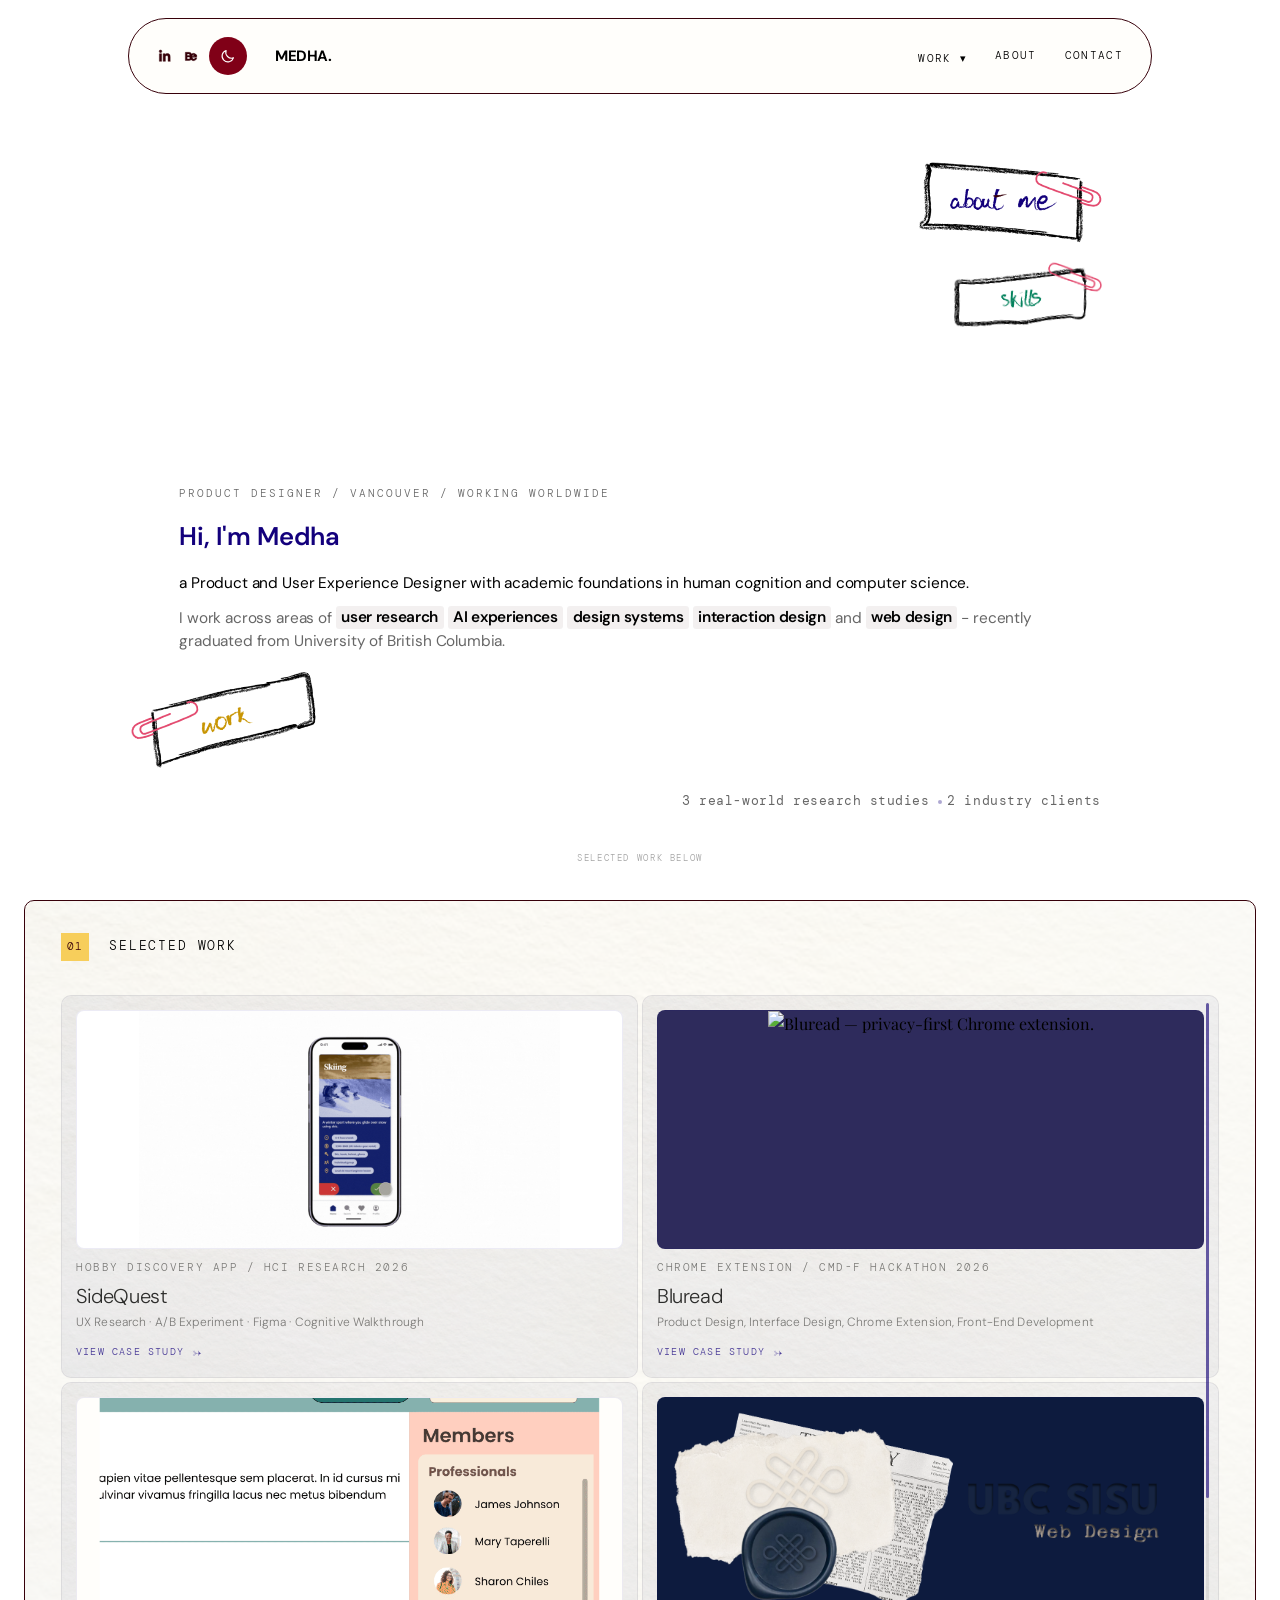
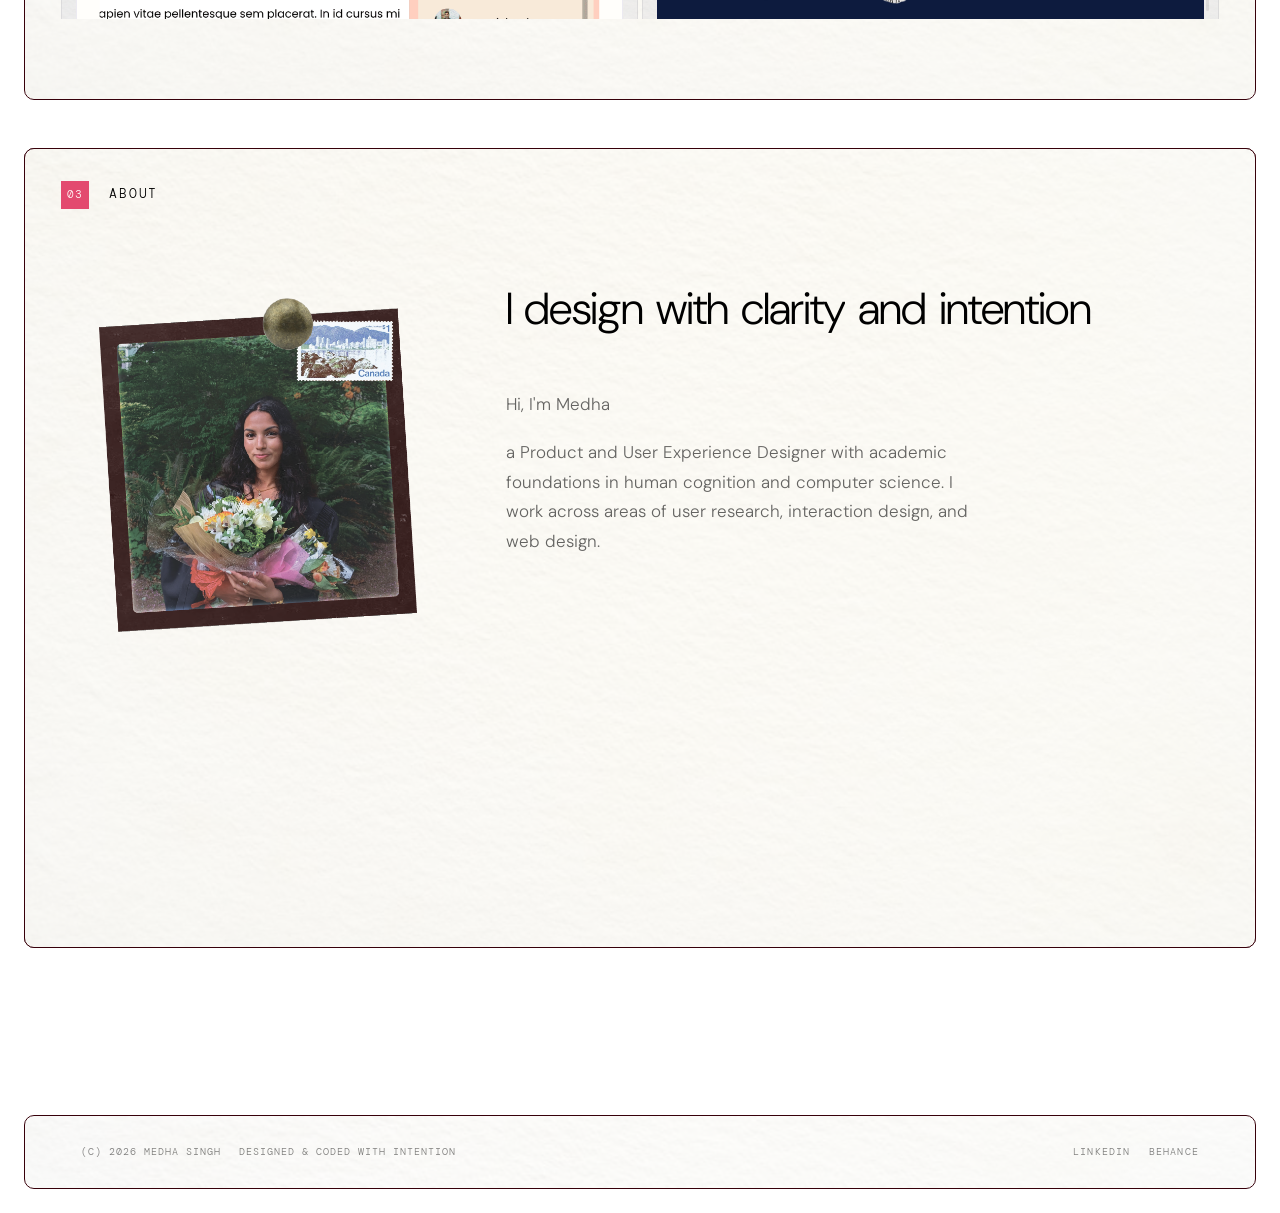
==== commit 657fc8ab: "SISU Project added" ====
--- a/index.html
+++ b/index.html
@@ -17,6 +17,7 @@
     <script src="./projects/netprep.js"></script>
     <script src="./projects/bluread.js"></script>
     <script src="./projects/sidequest.js"></script>
+    <script src="./projects/sisu.js"></script>
     <script src="./portfolio-data.js"></script>
     <script src="./portfolio-stack.js"></script>
     <script src="./portfolio-render.js"></script>
--- a/portfolio.css
+++ b/portfolio.css
@@ -323,7 +323,7 @@
   border: none;
   background: none;
   padding: 0;
-  color: var(--muted);
+  color: var(--ink);
   font-family: var(--mono);
   font-size: 11px;
   letter-spacing: 0.12em;
@@ -364,7 +364,7 @@
   border: none;
   background: none;
   padding: 14px 20px;
-  color: var(--muted);
+  color: var(--ink);
   text-align: left;
   font-family: var(--mono);
   font-size: 11px;
@@ -472,25 +472,105 @@
   border: 0;
 }
 
+.hero-scene {
+  height: 200vh;
+}
+
 .hero {
+  position: sticky;
+  top: 0;
+  z-index: 0;
+  display: flex;
+  height: 100vh;
+  flex-direction: column;
+  justify-content: space-between;
+  padding: 120px min(200px, 14vw) 88px;
+}
+
+.hero-top {
+  display: flex;
+  justify-content: flex-end;
+}
+
+.hero::before {
+  content: none;
+}
+
+.hero-side-nav {
+  display: flex;
+  flex-direction: column;
+  align-items: flex-end;
+  gap: 16px;
+  margin-top: 48px;
+}
+
+.hero-btn-drag-wrap {
   position: relative;
-  display: flex;
-  min-height: 100vh;
-  flex-direction: column;
-  justify-content: flex-end;
-  padding: 0 min(200px, 14vw) 88px;
-}
-
-.hero::before {
-  content: "";
-  position: absolute;
-  inset: 0;
-  background-image: url("data:image/svg+xml,%3Csvg xmlns='http://www.w3.org/2000/svg' width='250' height='250'%3E%3Cfilter id='n'%3E%3CfeTurbulence type='fractalNoise' baseFrequency='0.72' numOctaves='4' stitchTiles='stitch'/%3E%3C/filter%3E%3Crect width='250' height='250' filter='url(%23n)' opacity='1'/%3E%3C/svg%3E");
-  background-repeat: repeat;
-  background-size: 250px 250px;
-  opacity: 0.12;
-  pointer-events: none;
-  z-index: 0;
+  cursor: grab;
+  user-select: none;
+  touch-action: none;
+}
+
+
+.hero-btn-drag-wrap:active {
+  cursor: grabbing;
+}
+
+@keyframes hero-side-shake-1 {
+  0%   { transform: rotate(4deg); }
+  15%  { transform: rotate(-6deg); }
+  30%  { transform: rotate(5deg); }
+  45%  { transform: rotate(-4deg); }
+  60%  { transform: rotate(3deg); }
+  75%  { transform: rotate(-2deg); }
+  90%  { transform: rotate(1deg); }
+  100% { transform: rotate(4deg); }
+}
+
+@keyframes hero-side-shake-2 {
+  0%   { transform: rotate(-3deg); }
+  15%  { transform: rotate(6deg); }
+  30%  { transform: rotate(-5deg); }
+  45%  { transform: rotate(4deg); }
+  60%  { transform: rotate(-3deg); }
+  75%  { transform: rotate(2deg); }
+  90%  { transform: rotate(-1deg); }
+  100% { transform: rotate(-3deg); }
+}
+
+.hero-side-btn {
+  display: inline-block;
+  background: none;
+  border: none;
+  padding: 0;
+  cursor: pointer;
+  transition: transform 0.25s cubic-bezier(.34,1.56,.64,1), opacity 0.2s ease;
+}
+
+.hero-side-btn:nth-child(1) {
+  transform: rotate(4deg);
+  animation: hero-side-shake-1 0.55s ease-in-out 2.6s 2;
+}
+
+.hero-side-btn:nth-child(2) {
+  transform: rotate(-3deg);
+  animation: hero-side-shake-2 0.55s ease-in-out 3.2s 2;
+}
+
+.hero-side-btn:nth-child(1):hover {
+  transform: rotate(-4deg) translateY(-3px);
+  animation: none;
+}
+
+.hero-side-btn:nth-child(2):hover {
+  transform: rotate(4deg) translateY(-3px);
+  animation: none;
+}
+
+.hero-side-img {
+  display: block;
+  height: 70px;
+  width: auto;
 }
 
 .hero-main {
@@ -630,55 +710,41 @@
 
 .hero-actions {
   margin-top: 28px;
-}
-
-.hero-clip-note {
-  display: flex;
-  flex-direction: row;
-  align-items: center;
-  gap: 0;
-  margin-left: -86px;
-  position: relative;
-}
-
-.hero-clip-note::before,
-.hero-clip-note::after {
-  content: none;
-}
-
-.hero-clip-svg {
-  flex: none;
+  margin-left: -48px;
+}
+
+@keyframes hero-work-shake {
+  0%   { transform: rotate(-6deg); }
+  15%  { transform: rotate(6deg); }
+  30%  { transform: rotate(-5deg); }
+  45%  { transform: rotate(5deg); }
+  60%  { transform: rotate(-3deg); }
+  75%  { transform: rotate(3deg); }
+  90%  { transform: rotate(-1deg); }
+  100% { transform: rotate(-6deg); }
+}
+
+.hero-work-img-btn {
+  display: inline-block;
+  background: none;
+  border: none;
+  padding: 0;
+  cursor: pointer;
+  transform: rotate(-6deg);
+  transform-origin: center center;
+  animation: hero-work-shake 0.55s ease-in-out 1.4s 2;
+  transition: transform 0.25s cubic-bezier(.34,1.56,.64,1);
+}
+
+.hero-work-img-btn:hover {
+  transform: rotate(6deg) translateY(-4px);
+  animation: none;
+}
+
+.hero-work-img {
   display: block;
-  overflow: visible;
-  position: relative;
-  z-index: 2;
-}
-
-.hero-cta {
-  position: relative;
-  z-index: 1;
-  display: inline-flex;
-  align-items: center;
-  justify-content: center;
-  border: 1.5px solid var(--accent);
-  border-radius: 2px;
-  background: none;
-  color: var(--accent);
-  padding: 28px 42px;
-  font-family: var(--sans);
-  font-size: 13px;
-  font-weight: 600;
-  letter-spacing: 0.08em;
-  text-transform: uppercase;
-  transform: rotate(-5deg);
-  transform-origin: center center;
-  transition: background 0.22s ease, color 0.22s ease, transform 0.22s ease;
-}
-
-.hero-cta:hover {
-  transform: rotate(-5deg) translateY(-2px);
-  background: var(--accent);
-  color: var(--paper);
+  height: 80px;
+  width: auto;
 }
 
 .hero-stats {
@@ -722,6 +788,7 @@
   background: rgba(4, 167, 119, 0.4);
 }
 
+
 .hero-scroll {
   position: absolute;
   bottom: 32px;
@@ -762,7 +829,9 @@
 
 .stack-sequence {
   position: relative;
-  --stack-top: 104px;
+  z-index: 1;
+  margin-top: -100vh;
+  --stack-top: 72px;
   --stack-panel-gap: 24px;
   padding-bottom: 12vh;
 }
@@ -770,7 +839,7 @@
 .stack-sticky {
   position: sticky;
   top: var(--stack-top);
-  height: calc(100vh - var(--stack-top) - 24px);
+  height: calc(100vh - var(--stack-top) - 4px);
 }
 
 .stack-panel {
@@ -784,10 +853,10 @@
   content: "";
   position: absolute;
   inset: 0;
-  background-image: url("data:image/svg+xml,%3Csvg xmlns='http://www.w3.org/2000/svg' width='250' height='250'%3E%3Cfilter id='n'%3E%3CfeTurbulence type='fractalNoise' baseFrequency='0.72' numOctaves='4' stitchTiles='stitch'/%3E%3C/filter%3E%3Crect width='250' height='250' filter='url(%23n)' opacity='1'/%3E%3C/svg%3E");
-  background-repeat: repeat;
-  background-size: 250px 250px;
-  opacity: 0.1;
+  background-image: url("assets/paper texture 1.jpg");
+  background-size: cover;
+  background-position: center;
+  opacity: 0.2;
   pointer-events: none;
   border-radius: inherit;
   z-index: 0;
@@ -797,6 +866,22 @@
   position: relative;
   z-index: 1;
 }
+
+.project-card::before,
+.contact-modal::before,
+.site-footer::before,
+.nav-dropdown::before {
+  content: "";
+  position: absolute;
+  inset: 0;
+  background-image: url("assets/paper texture 1.jpg");
+  background-size: cover;
+  background-position: center;
+  opacity: 0.2;
+  pointer-events: none;
+  border-radius: inherit;
+  z-index: 0;
+}
   transform-origin: center top;
   will-change: transform, box-shadow;
 }
@@ -808,7 +893,7 @@
 
 .stack-panel-work {
   z-index: 1;
-  padding: 32px 36px 36px;
+  padding: 32px 36px 80px;
 }
 
 .stack-panel-work .section-header {
@@ -819,6 +904,25 @@
 .stack-panel-skills {
   z-index: 2;
   transform: translateY(calc(100% + var(--stack-panel-gap)));
+}
+
+.stack-panel-skills .stack-panel-body {
+  overflow-y: auto;
+  scrollbar-width: thin;
+  scrollbar-color: var(--accent-soft) transparent;
+}
+
+.stack-panel-skills .stack-panel-body::-webkit-scrollbar {
+  width: 3px;
+}
+
+.stack-panel-skills .stack-panel-body::-webkit-scrollbar-track {
+  background: transparent;
+}
+
+.stack-panel-skills .stack-panel-body::-webkit-scrollbar-thumb {
+  background: var(--accent-soft);
+  border-radius: 999px;
 }
 
 .stack-panel-about {
@@ -855,10 +959,9 @@
 }
 
 .stack-panel-about .about-photo {
-  max-width: 280px;
+  max-width: 320px;
   width: 100%;
   margin: 0 auto;
-  aspect-ratio: 4 / 5;
 }
 
 .stack-panel-about .about-title {
@@ -998,6 +1101,7 @@
 
 .project-card {
   position: relative;
+  overflow: hidden;
   border: 1px solid var(--rule);
   border-radius: var(--radius-block);
   background: var(--surface-soft);
@@ -1160,11 +1264,19 @@
   align-items: center;
   gap: 8px;
   margin-top: 28px;
-  opacity: 0.35;
+  opacity: 0.75;
   transition: opacity 0.3s ease;
 }
 
 .project-card:hover .project-card-link {
+  opacity: 1;
+}
+
+.theme-dark .project-card-preview {
+  border-color: transparent;
+}
+
+.theme-dark .project-card-link {
   opacity: 1;
 }
 
@@ -1190,9 +1302,8 @@
 }
 
 .skills-canvas-note {
-  position: absolute;
-  right: 0;
-  bottom: -28px;
+  display: block;
+  margin-bottom: 12px;
   color: var(--muted);
   font-size: 10px;
   letter-spacing: 0.14em;
@@ -1215,7 +1326,7 @@
   border-radius: var(--radius-block);
   background: var(--surface);
   padding: 5px 12px;
-  color: var(--muted);
+  color: var(--ink);
   font-family: var(--mono);
   font-size: 9px;
   letter-spacing: 0.14em;
@@ -1229,23 +1340,29 @@
 .skill-node-chip {
   position: relative;
   z-index: 2;
-  border: 1px solid var(--rule);
+  border: 1px solid var(--skill-color, var(--rule));
   border-radius: var(--radius-block);
-  background: var(--surface);
+  background: var(--skill-color, var(--surface));
   padding: 10px 22px;
-  color: var(--ink);
+  color: #FFFEFB;
   white-space: nowrap;
   font-family: var(--mono);
   font-size: 11px;
   letter-spacing: 0.14em;
   text-transform: uppercase;
-  transition: background 0.2s, color 0.2s, border-color 0.2s, transform 0.2s;
+  cursor: grab;
+  transition: background 0.2s, color 0.2s, border-color 0.2s, transform 0.2s, filter 0.2s;
+}
+
+.skill-node-chip:active {
+  cursor: grabbing;
 }
 
 .skill-node:hover .skill-node-chip,
 .skill-node-chip.is-hovered {
-  border-color: var(--accent);
-  background: var(--accent);
+  border-color: var(--skill-color, var(--accent));
+  background: var(--skill-color, var(--accent));
+  filter: brightness(1.25);
   color: #FFFEFB;
   transform: scale(1.05);
 }
@@ -1264,8 +1381,17 @@
 }
 
 .about-photo {
-  aspect-ratio: 3 / 4;
-  background: var(--surface-soft);
+  display: block;
+  border: none;
+  border-radius: 0;
+  background: none;
+  aspect-ratio: unset;
+}
+
+.about-photo-img {
+  display: block;
+  width: 100%;
+  height: auto;
 }
 
 .about-title {
@@ -1601,6 +1727,12 @@
   max-width: 760px;
 }
 
+.case-study-media-compact .case-study-media-image {
+  max-width: 480px;
+  margin-left: auto;
+  margin-right: auto;
+}
+
 .case-study-media-image {
   display: block;
   width: 100%;
@@ -1644,6 +1776,14 @@
   cursor: zoom-in;
 }
 
+.sq-ab-card-b img {
+  cursor: pointer;
+}
+
+.sq-ab-stack.sq-ab-flipped .sq-ab-card-a img {
+  cursor: pointer;
+}
+
 .sq-ab-card-caption {
   padding: 16px 22px 22px;
   font-family: var(--sans);
@@ -1681,6 +1821,58 @@
 
 .sq-ab-stack.sq-ab-flipped .sq-ab-card-b img {
   cursor: zoom-in;
+}
+
+.sq-boxplot-row {
+  display: grid;
+  grid-template-columns: repeat(3, 1fr);
+  gap: 20px;
+}
+
+.sq-boxplot-figure {
+  margin: 0;
+}
+
+.sq-boxplot-figure img {
+  width: 100%;
+  height: auto;
+  display: block;
+  border-radius: 6px;
+  cursor: zoom-in;
+}
+
+.sq-boxplot-figure figcaption {
+  margin-top: 8px;
+  font-family: var(--mono);
+  font-size: 11px;
+  letter-spacing: 0.08em;
+  text-transform: uppercase;
+  color: var(--muted);
+  text-align: center;
+}
+
+.sq-ab-hint {
+  margin-top: 14px;
+  padding-right: 48px;
+  text-align: right;
+  font-family: var(--mono);
+  font-size: 11px;
+  letter-spacing: 0.08em;
+  text-transform: uppercase;
+  color: var(--muted);
+  user-select: none;
+}
+
+.sq-ab-hint-b {
+  display: none;
+}
+
+.sq-ab-stack.sq-ab-flipped ~ .sq-ab-hint .sq-ab-hint-a {
+  display: none;
+}
+
+.sq-ab-stack.sq-ab-flipped ~ .sq-ab-hint .sq-ab-hint-b {
+  display: inline;
 }
 
 .case-study-embed {
@@ -1838,7 +2030,7 @@
 }
 
 .contact-modal-title em {
-  color: var(--muted);
+  color: var(--accent);
   font-style: italic;
 }
 
@@ -1961,6 +2153,8 @@
 }
 
 .site-footer {
+  position: relative;
+  overflow: hidden;
   display: flex;
   align-items: center;
   justify-content: space-between;
@@ -2135,7 +2329,7 @@
   }
 
   .stack-panel-about .about-photo {
-    max-width: 240px;
+    max-width: 280px;
   }
 
   .site-footer {
@@ -2163,6 +2357,140 @@
   }
 }
 
+/* ── Gallery layout (graphic design projects) ──────────────────── */
+
+.project-gallery {
+  max-width: 1200px;
+  margin: 0 auto;
+  padding-top: 120px;
+  padding-bottom: 80px;
+}
+
+.gallery-header {
+  display: flex;
+  flex-direction: column;
+  gap: 20px;
+  padding: 0 160px 48px 88px;
+}
+
+.gallery-tags {
+  display: flex;
+  flex-wrap: wrap;
+  gap: 8px;
+  margin-bottom: 12px;
+}
+
+.gallery-subtitle {
+  margin-bottom: 10px;
+  font-size: 12px;
+  letter-spacing: 0.1em;
+}
+
+.gallery-title {
+  color: var(--ink);
+  font-family: var(--sans);
+  font-size: clamp(36px, 5vw, 64px);
+  font-weight: 300;
+  letter-spacing: -0.02em;
+  line-height: 1.1;
+}
+
+.gallery-overview {
+  max-width: 100%;
+  margin-top: 20px;
+  color: var(--muted);
+  font-family: var(--sans);
+  font-size: clamp(15px, 1.2vw, 17px);
+  font-weight: 400;
+  line-height: 1.75;
+  letter-spacing: -0.01em;
+}
+
+.gallery-meta-row {
+  display: flex;
+  flex-wrap: nowrap;
+  gap: 28px 56px;
+  margin-top: 32px;
+  margin-right: 10%;
+  padding-top: 28px;
+  border-top: 1px solid var(--rule);
+}
+
+.gallery-meta-item {
+  display: flex;
+  flex-direction: column;
+  gap: 6px;
+}
+
+.gallery-meta-label {
+  color: var(--accent);
+  font-family: var(--sans);
+  font-size: 13px;
+  font-weight: 600;
+  letter-spacing: 0.08em;
+  text-transform: lowercase;
+}
+
+.gallery-meta-value {
+  color: var(--muted);
+  font-family: var(--sans);
+  font-size: 15px;
+  line-height: 1.5;
+}
+
+.gallery-flow {
+  display: flex;
+  flex-direction: column;
+}
+
+.gallery-figure {
+  margin: 0;
+  line-height: 0;
+}
+
+.gallery-row {
+  display: flex;
+  align-items: flex-start;
+  justify-content: center;
+  gap: 0;
+}
+
+.gallery-figure-half {
+  flex: 1;
+  min-width: 0;
+  display: flex;
+  justify-content: center;
+}
+
+.gallery-row .gallery-image {
+  width: auto;
+  max-width: 100%;
+  max-height: 520px;
+  height: auto;
+  margin: 0 auto;
+}
+
+.gallery-image {
+  display: block;
+  width: 100%;
+  height: auto;
+  cursor: zoom-in;
+}
+
+@media (max-width: 960px) {
+  .gallery-header {
+    padding: 0 64px 40px;
+  }
+}
+
+@media (max-width: 760px) {
+  .gallery-header {
+    padding: 0 24px 32px;
+  }
+}
+
+/* ──────────────────────────────────────────────────────────────── */
+
 @media (max-width: 760px) {
   .project-detail {
     padding: 164px 24px 56px;
@@ -2229,7 +2557,7 @@
   }
 
   .stack-panel-about .about-photo {
-    max-width: 100px;
+    max-width: 220px;
   }
 
   .stack-panel-about .about-title {
@@ -2329,7 +2657,8 @@
   }
 
   .hero {
-    min-height: auto;
+    height: 100svh;
+    overflow-y: auto;
     justify-content: flex-start;
     padding-top: 162px;
     padding-bottom: 56px;
@@ -2359,8 +2688,16 @@
     display: none;
   }
 
-  .hero-clip-note {
-    margin-left: -24px;
+  .hero-work-img {
+    height: 64px;
+  }
+
+  .hero-side-nav {
+    gap: 12px;
+  }
+
+  .hero-side-img {
+    height: 52px;
   }
 
   .site-footer-meta,
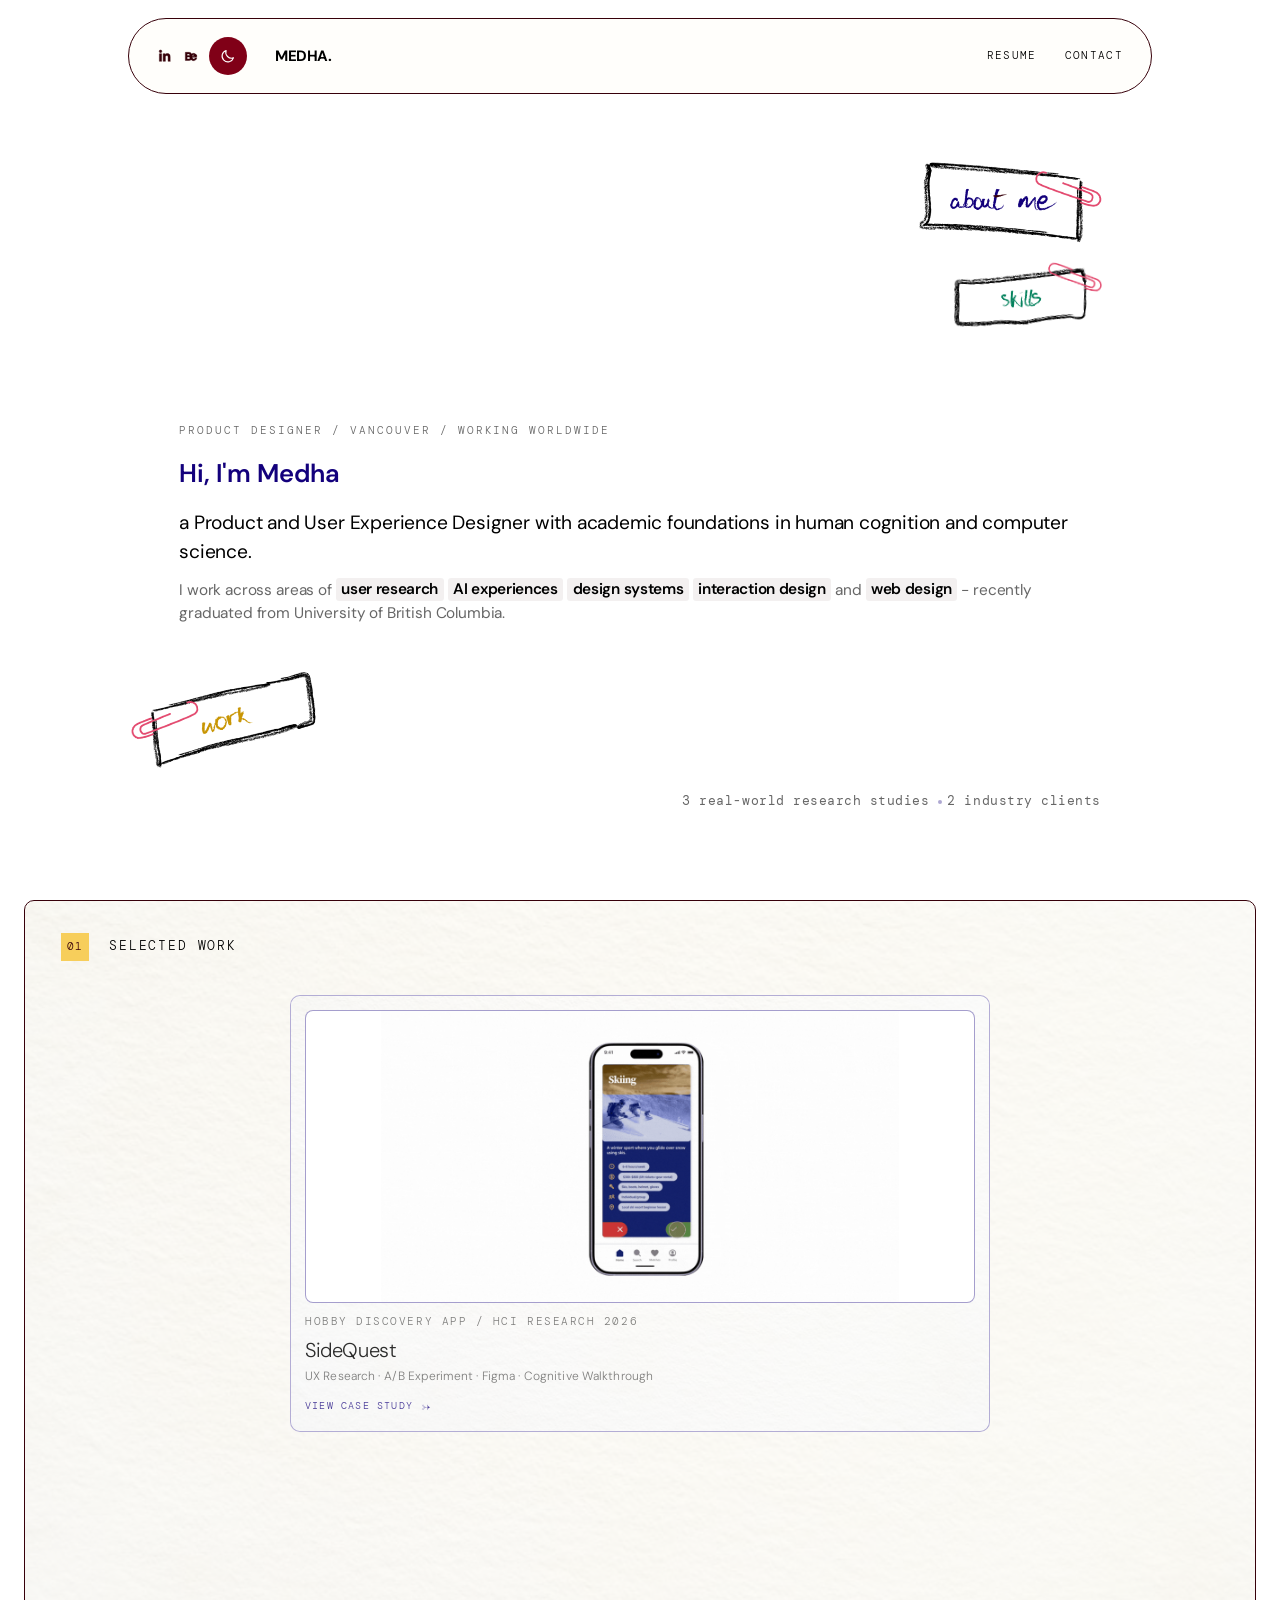
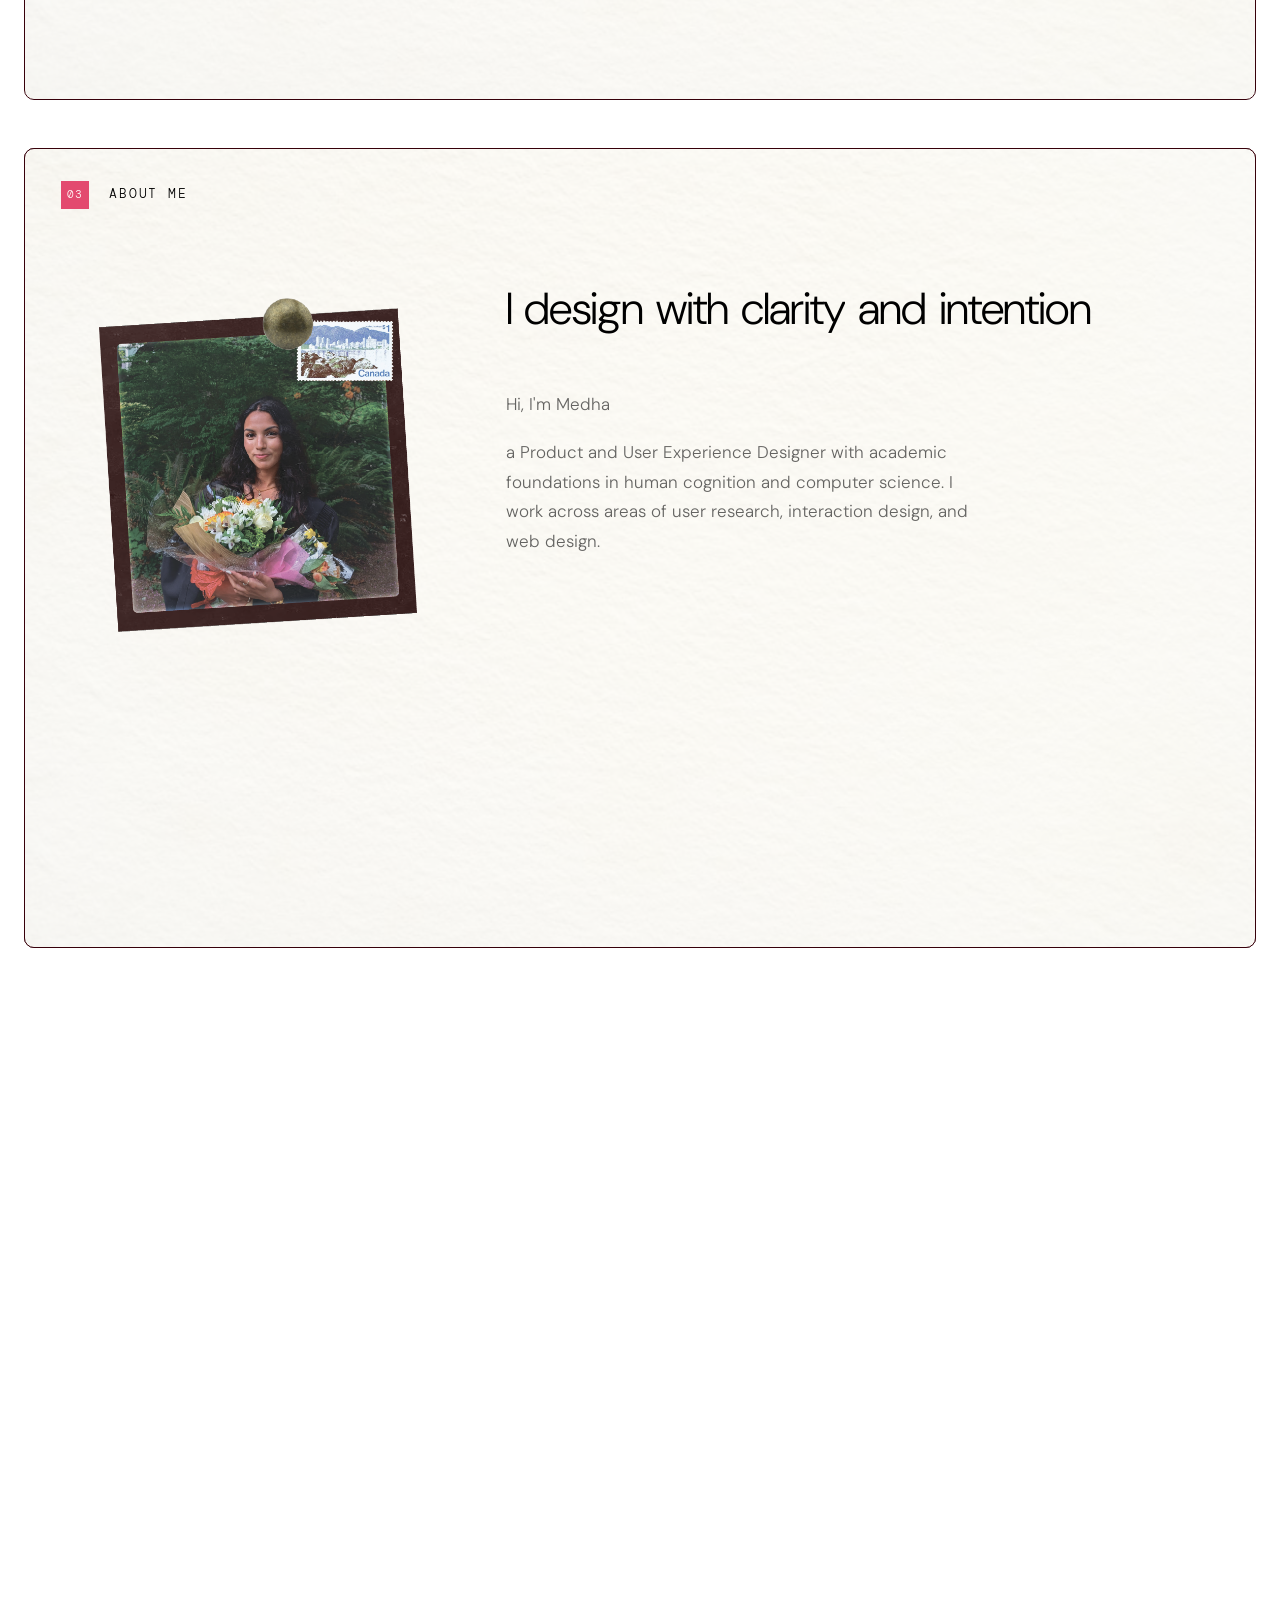
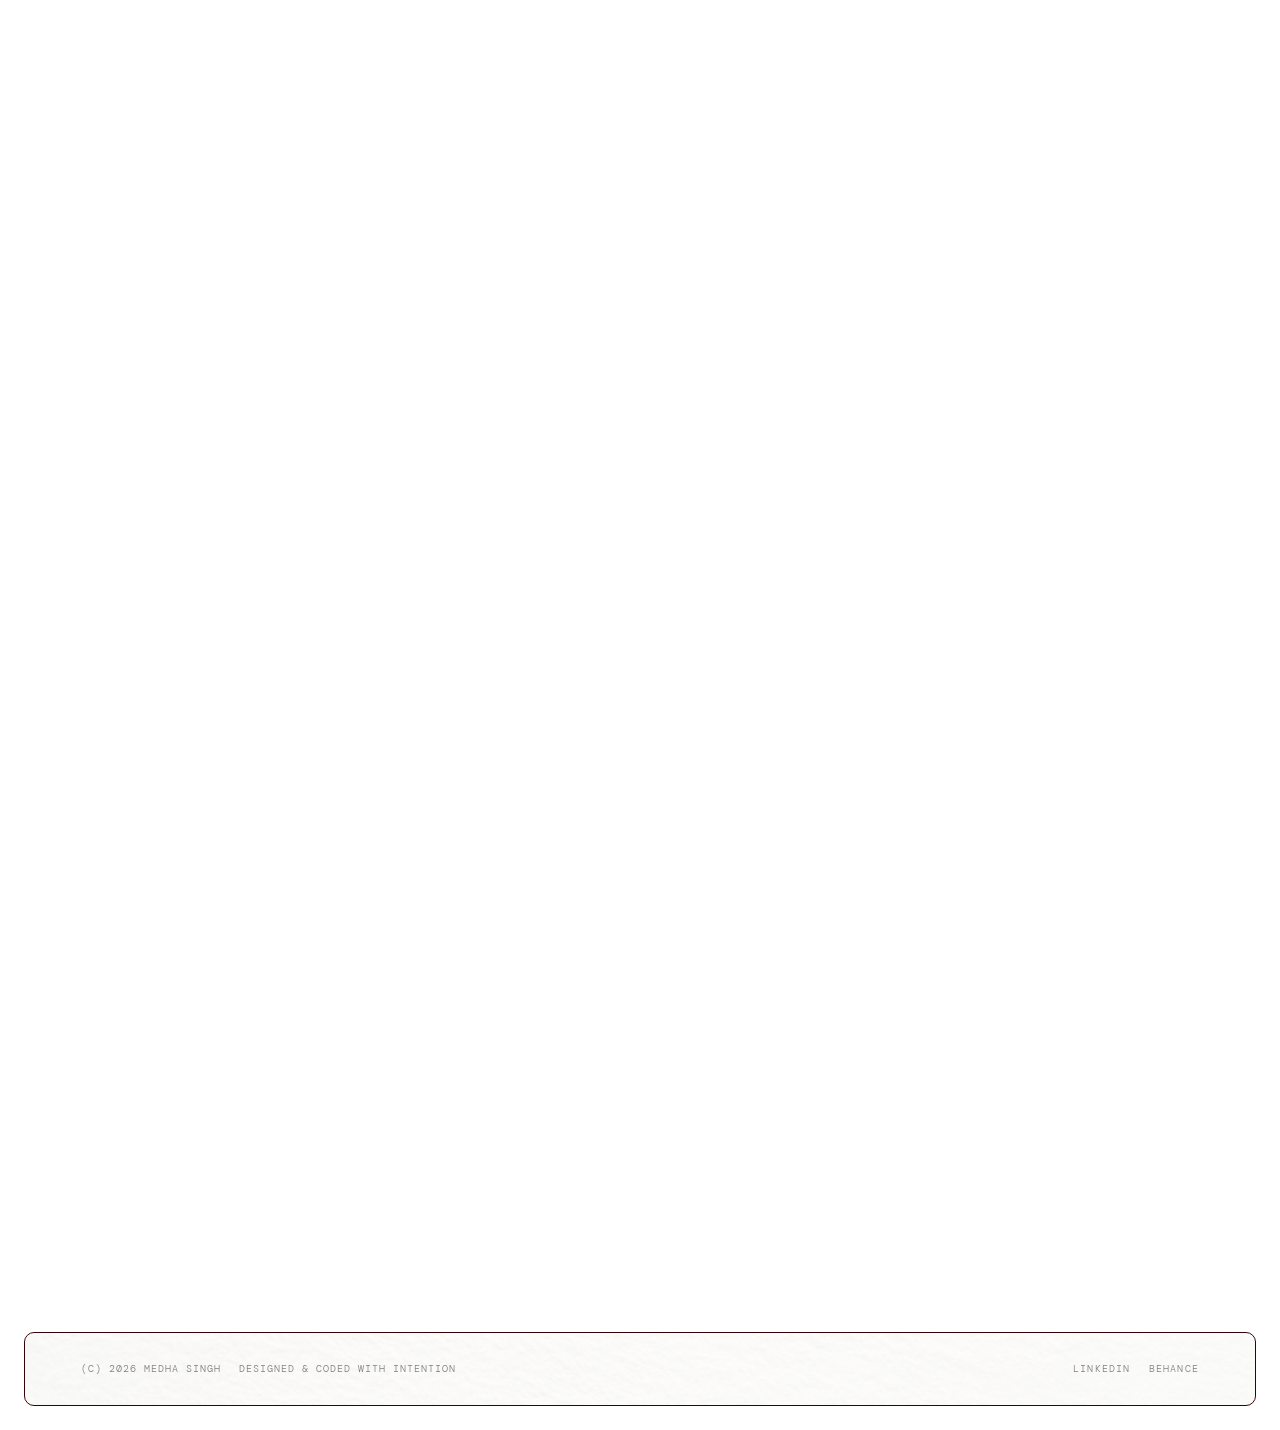
==== commit e4f7b6b6: "thumbnail changes" ====
--- a/index.html
+++ b/index.html
@@ -9,7 +9,8 @@
     <meta property="og:description" content="UX designer and HCI researcher specialising in interaction design, AI experiences, and design systems." />
     <meta property="og:type" content="website" />
     <meta name="twitter:card" content="summary_large_image" />
-    <link rel="icon" href="./assets/favicon.ico" />
+    <link rel="icon" href="./assets/logo - light mode.png?v=2" media="(prefers-color-scheme: light)" />
+    <link rel="icon" href="./assets/logo - dark mode.png?v=2" media="(prefers-color-scheme: dark)" />
     <link rel="stylesheet" href="./portfolio.css" />
   </head>
   <body>
--- a/portfolio.css
+++ b/portfolio.css
@@ -328,6 +328,7 @@
   font-size: 11px;
   letter-spacing: 0.12em;
   text-transform: uppercase;
+  text-decoration: none;
   white-space: nowrap;
 }
 
@@ -490,6 +491,8 @@
 .hero-top {
   display: flex;
   justify-content: flex-end;
+  position: relative;
+  z-index: 2;
 }
 
 .hero::before {
@@ -502,6 +505,13 @@
   align-items: flex-end;
   gap: 16px;
   margin-top: 48px;
+}
+
+.hero-actions {
+  margin-top: 56px;
+  margin-left: -48px;
+  position: relative;
+  z-index: 2;
 }
 
 .hero-btn-drag-wrap {
@@ -580,6 +590,7 @@
   align-items: flex-start;
   justify-content: flex-end;
   gap: 24px;
+  margin-top: -80px;
 }
 
 .hero-main,
@@ -613,7 +624,7 @@
   max-width: 100%;
   color: var(--ink);
   font-family: var(--sans);
-  font-size: clamp(14px, 1.2vw, 16px);
+  font-size: clamp(16px, 1.5vw, 20px);
   font-weight: 400;
   line-height: 1.5;
   letter-spacing: -0.01em;
@@ -708,10 +719,6 @@
   opacity: 1;
 }
 
-.hero-actions {
-  margin-top: 28px;
-  margin-left: -48px;
-}
 
 @keyframes hero-work-shake {
   0%   { transform: rotate(-6deg); }
@@ -747,6 +754,101 @@
   width: auto;
 }
 
+.hero-work-cluster {
+  position: relative;
+  display: inline-flex;
+  align-items: center;
+}
+
+.hero-work-branches {
+  position: absolute;
+  top: 50%;
+  left: calc(100% + 8px);
+  transform: translateY(-50%);
+  display: flex;
+  flex-direction: column;
+  gap: 24px;
+}
+
+.hero-work-branch {
+  display: flex;
+  align-items: center;
+  opacity: 0;
+  pointer-events: none;
+  transform: translateX(-8px);
+  transition: opacity 0.22s ease, transform 0.22s cubic-bezier(.34,1.56,.64,1);
+}
+
+.hero-work-cluster:hover .hero-work-branch {
+  opacity: 1;
+  pointer-events: auto;
+  transform: translateX(0);
+}
+
+.hero-work-cluster:hover .hero-work-branch:nth-child(1),
+.hero-work-cluster.is-touch-open .hero-work-branch:nth-child(1) {
+  transition-delay: 0ms;
+}
+
+.hero-work-cluster:hover .hero-work-branch:nth-child(2),
+.hero-work-cluster.is-touch-open .hero-work-branch:nth-child(2) {
+  transition-delay: 100ms;
+}
+
+.hero-work-cluster.is-touch-open .hero-work-branch {
+  opacity: 1;
+  pointer-events: auto;
+  transform: translateX(0);
+}
+
+.hero-work-branch-arrow {
+  display: block;
+  height: auto;
+  pointer-events: none;
+  user-select: none;
+  -webkit-user-drag: none;
+}
+
+.hero-work-branch:nth-child(1) .hero-work-branch-arrow { width: 82px; }
+.hero-work-branch:nth-child(2) .hero-work-branch-arrow { width: 89px; }
+
+.hero-work-branch-btn {
+  display: inline-block;
+  background: none;
+  border: none;
+  padding: 0;
+  cursor: pointer;
+  transition: transform 0.25s cubic-bezier(.34,1.56,.64,1), opacity 0.2s ease;
+}
+
+.hero-work-branch-img {
+  display: block;
+  height: auto;
+}
+
+.hero-work-branch:nth-child(1) .hero-work-branch-img { width: 140px; }
+.hero-work-branch:nth-child(2) .hero-work-branch-img { width: 125px; }
+
+.hero-work-branch:nth-child(1) .hero-work-branch-btn {
+  transform: rotate(3deg);
+  animation: hero-side-shake-2 0.55s ease-in-out 2.8s 2;
+}
+
+.hero-work-branch:nth-child(2) .hero-work-branch-btn {
+  transform: rotate(-2deg);
+  animation: hero-side-shake-1 0.55s ease-in-out 3.5s 2;
+}
+
+.hero-work-branch:nth-child(1) .hero-work-branch-btn:hover {
+  transform: rotate(-3deg) translateY(-3px);
+  animation: none;
+}
+
+.hero-work-branch:nth-child(2) .hero-work-branch-btn:hover {
+  transform: rotate(3deg) translateY(-3px);
+  animation: none;
+}
+
 .hero-stats {
   display: flex;
   flex-wrap: wrap;
@@ -827,6 +929,16 @@
   padding-bottom: 120px;
 }
 
+.stack-bg-fade {
+  position: fixed;
+  inset: 0;
+  background: var(--paper);
+  opacity: 0;
+  pointer-events: none;
+  z-index: 0;
+  will-change: opacity;
+}
+
 .stack-sequence {
   position: relative;
   z-index: 1;
@@ -834,11 +946,13 @@
   --stack-top: 72px;
   --stack-panel-gap: 24px;
   padding-bottom: 12vh;
+  pointer-events: none;
 }
 
 .stack-sticky {
   position: sticky;
   top: var(--stack-top);
+  pointer-events: auto;
   height: calc(100vh - var(--stack-top) - 4px);
 }
 
@@ -1011,15 +1125,34 @@
   grid-auto-rows: 1fr;
 }
 
+.project-stack-body {
+  display: flex;
+  align-items: flex-start;
+  justify-content: center;
+}
+
+.project-stack {
+  display: grid;
+  overflow: hidden;
+  width: min(700px, 100%);
+}
+
+.project-stack-item {
+  grid-area: 1 / 1;
+  transform-origin: 50% 0%;
+  will-change: transform;
+}
+
 .stack-panel-work .project-card {
-  height: 100%;
-  min-height: 0;
   padding: 14px;
+  background: var(--surface);
+  border: 1px solid rgba(19, 0, 124, 0.32);
 }
 
 .stack-panel-work .project-card-preview {
   margin-bottom: 10px;
   aspect-ratio: 16 / 7;
+  border-color: rgba(19, 0, 124, 0.38);
 }
 
 .stack-panel-work .project-card-title {
@@ -1204,9 +1337,9 @@
 .project-card-overlay-text {
   color: #FFFEFB;
   font-family: var(--sans);
-  font-size: 14px;
+  font-size: clamp(11px, 1.4vw, 14px);
   font-weight: 400;
-  line-height: 1.6;
+  line-height: 1.55;
   text-align: center;
 }
 
@@ -1302,12 +1435,12 @@
 }
 
 .skills-canvas-note {
-  display: block;
-  margin-bottom: 12px;
+  background: none;
   color: var(--muted);
-  font-size: 10px;
-  letter-spacing: 0.14em;
+  font-size: 9px;
+  letter-spacing: 0.12em;
   pointer-events: none;
+  margin-left: 4px;
 }
 
 .skill-node {
@@ -1359,6 +1492,7 @@
 }
 
 .skill-node:hover .skill-node-chip,
+.skill-node.is-expanded .skill-node-chip,
 .skill-node-chip.is-hovered {
   border-color: var(--skill-color, var(--accent));
   background: var(--skill-color, var(--accent));
@@ -1367,7 +1501,8 @@
   transform: scale(1.05);
 }
 
-.skill-node:hover .skill-node-sub {
+.skill-node:hover .skill-node-sub,
+.skill-node.is-expanded .skill-node-sub {
   opacity: 1;
   pointer-events: auto;
   transform: translate(calc(-50% + var(--tx, 0px)), calc(-50% + var(--ty, 0px)));
@@ -1805,6 +1940,11 @@
   cursor: pointer;
 }
 
+/* Back card: hide caption so it doesn't bleed out from behind the front card */
+.sq-ab-card-b .sq-ab-card-caption {
+  display: none;
+}
+
 /* Flipped state: B on top, triggered by JS class toggle */
 .sq-ab-stack.sq-ab-flipped .sq-ab-card-a {
   z-index: 1;
@@ -1813,10 +1953,18 @@
   cursor: pointer;
 }
 
+.sq-ab-stack.sq-ab-flipped .sq-ab-card-a .sq-ab-card-caption {
+  display: none;
+}
+
 .sq-ab-stack.sq-ab-flipped .sq-ab-card-b {
   z-index: 2;
   transform: translate(0, 0);
   cursor: default;
+}
+
+.sq-ab-stack.sq-ab-flipped .sq-ab-card-b .sq-ab-card-caption {
+  display: block;
 }
 
 .sq-ab-stack.sq-ab-flipped .sq-ab-card-b img {
@@ -1873,6 +2021,13 @@
 
 .sq-ab-stack.sq-ab-flipped ~ .sq-ab-hint .sq-ab-hint-b {
   display: inline;
+}
+
+/* Responsive 3-column persona grid */
+.sq-personas {
+  display: grid;
+  grid-template-columns: repeat(3, 1fr);
+  gap: 20px;
 }
 
 .case-study-embed {
@@ -2131,7 +2286,7 @@
 .contact-link {
   display: flex;
   align-items: center;
-  justify-content: space-between;
+  gap: 10px;
   border: 1px solid var(--rule);
   border-radius: var(--radius-block);
   background: var(--surface-soft);
@@ -2141,6 +2296,16 @@
   font-family: var(--mono);
   font-size: 12px;
   letter-spacing: 0.08em;
+  overflow: hidden;
+}
+
+.contact-link-value {
+  flex: 1;
+  min-width: 0;
+  overflow: hidden;
+  text-overflow: ellipsis;
+  white-space: nowrap;
+  text-align: right;
 }
 
 .contact-link:hover {
@@ -2150,6 +2315,20 @@
 .contact-link-label {
   color: var(--muted);
   font-size: 10px;
+}
+
+.contact-link-icon {
+  display: flex;
+  align-items: center;
+  justify-content: center;
+  width: 32px;
+  height: 32px;
+  flex-shrink: 0;
+  color: var(--muted);
+}
+
+.contact-link:hover .contact-link-icon {
+  color: var(--accent);
 }
 
 .site-footer {
@@ -2272,6 +2451,26 @@
     height: calc(100vh - var(--stack-top) - 12px);
   }
 
+  .stack-panel-work {
+    padding: 20px 16px 16px;
+  }
+
+  .stack-panel-work .section-header {
+    margin-bottom: 12px;
+  }
+
+  .project-stack-body {
+    align-items: center;
+  }
+
+  .project-stack-body .project-stack {
+    margin-bottom: 20px;
+  }
+
+  .stack-panel-work .project-card-overlay {
+    padding: 14px;
+  }
+
   .stack-panel-skills .stack-panel-body {
     padding-bottom: 28px;
   }
@@ -2370,7 +2569,9 @@
   display: flex;
   flex-direction: column;
   gap: 20px;
-  padding: 0 160px 48px 88px;
+  width: fit-content;
+  margin: 0 auto;
+  padding: 0 0 48px;
 }
 
 .gallery-tags {
@@ -2408,10 +2609,10 @@
 
 .gallery-meta-row {
   display: flex;
-  flex-wrap: nowrap;
-  gap: 28px 56px;
+  flex-wrap: wrap;
+  align-self: center;
+  gap: 28px 72px;
   margin-top: 32px;
-  margin-right: 10%;
   padding-top: 28px;
   border-top: 1px solid var(--rule);
 }
@@ -2446,6 +2647,13 @@
 .gallery-figure {
   margin: 0;
   line-height: 0;
+}
+
+.theme-dark .gallery-flow,
+.theme-dark .gallery-figure,
+.theme-dark .gallery-figure-half,
+.theme-dark .gallery-row {
+  background: #ffffff;
 }
 
 .gallery-row {
@@ -2660,13 +2868,14 @@
     height: 100svh;
     overflow-y: auto;
     justify-content: flex-start;
-    padding-top: 162px;
+    padding-top: 110px;
     padding-bottom: 56px;
   }
 
   .hero-main {
     align-items: flex-start;
     gap: 24px;
+    margin-top: 0;
   }
 
   .hero-copy {
@@ -2674,10 +2883,16 @@
   }
 
 
+  .hero-greeting {
+    font-size: clamp(18px, 5vw, 22px);
+    line-height: 1.2;
+    margin-bottom: 10px;
+  }
+
   .hero-summary {
     max-width: 100%;
-    font-size: clamp(16px, 4.8vw, 21px);
-    line-height: 1.34;
+    font-size: clamp(16px, 4.5vw, 19px);
+    line-height: 1.6;
   }
 
   .hero-stats {
@@ -2689,16 +2904,26 @@
   }
 
   .hero-work-img {
-    height: 64px;
-  }
+    height: 44px;
+  }
+
+  .hero-work-branches {
+    gap: 14px;
+  }
+
+  .hero-work-branch:nth-child(1) .hero-work-branch-arrow { width: 44px; }
+  .hero-work-branch:nth-child(2) .hero-work-branch-arrow { width: 48px; }
+  .hero-work-branch:nth-child(1) .hero-work-branch-img { width: 76px; }
+  .hero-work-branch:nth-child(2) .hero-work-branch-img { width: 68px; }
 
   .hero-side-nav {
     gap: 12px;
   }
 
   .hero-side-img {
-    height: 52px;
-  }
+    height: 38px;
+  }
+
 
   .site-footer-meta,
   .site-footer-links {
@@ -2714,18 +2939,19 @@
     margin-bottom: 12px;
   }
 
+  .hero-actions {
+    margin-left: 0;
+  }
+
   .bio-intro {
     margin-top: 18px;
   }
 
   .bio-intro-line {
-    font-size: clamp(15px, 4.3vw, 18px);
-    line-height: 1.6;
-  }
-
-  .hero-actions {
-    margin-top: 20px;
-  }
+    font-size: clamp(13px, 3.6vw, 15px);
+    line-height: 1.85;
+  }
+
 
   .hero-proof-item {
     font-size: 14px;
@@ -2734,4 +2960,29 @@
   .contact-modal {
     padding: 40px 24px 32px;
   }
-}
+
+  .sq-personas {
+    grid-template-columns: 1fr;
+  }
+
+  .sq-ab-stack {
+    padding-right: 20px;
+    padding-bottom: 20px;
+  }
+
+  .sq-ab-card-b {
+    transform: translate(20px, 20px);
+  }
+
+  .sq-ab-stack.sq-ab-flipped .sq-ab-card-a {
+    transform: translate(20px, 20px);
+  }
+
+  .sq-ab-hint {
+    padding-right: 20px;
+  }
+
+  .sq-boxplot-row {
+    grid-template-columns: 1fr;
+  }
+}
